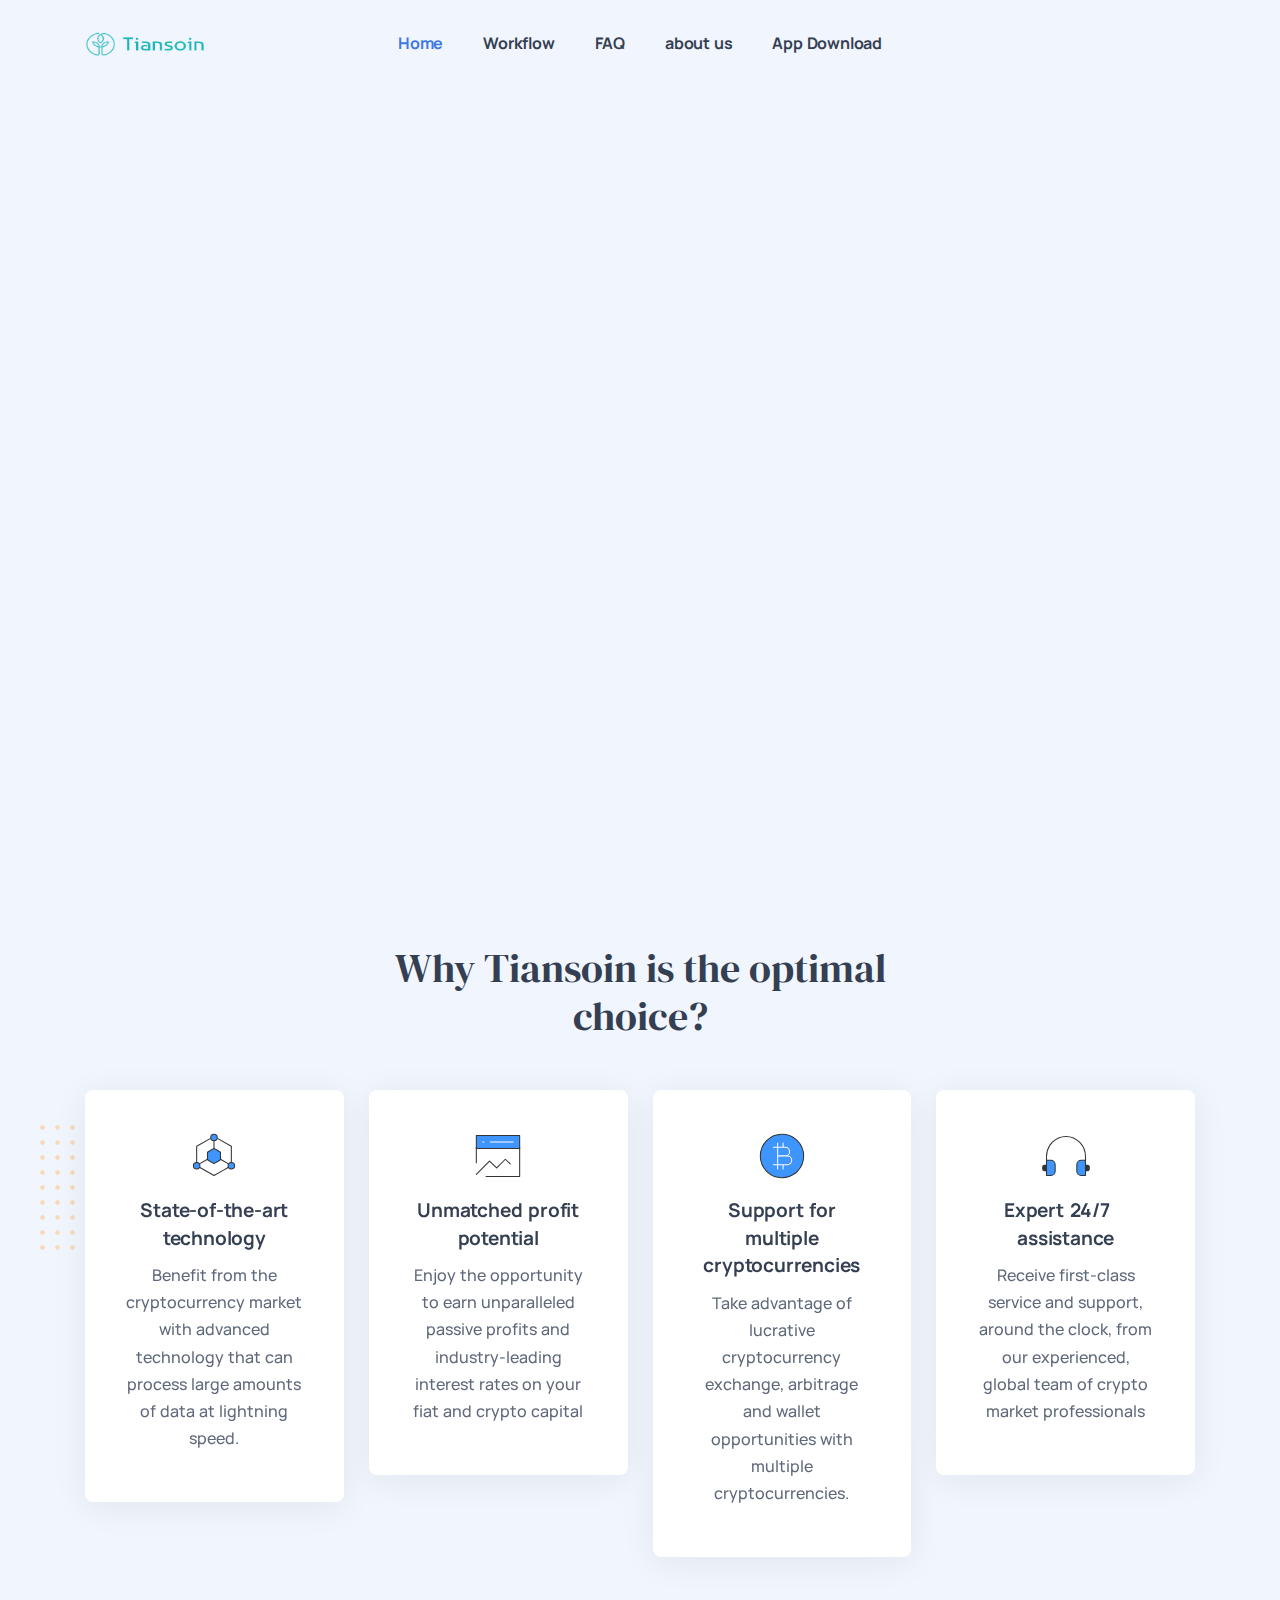
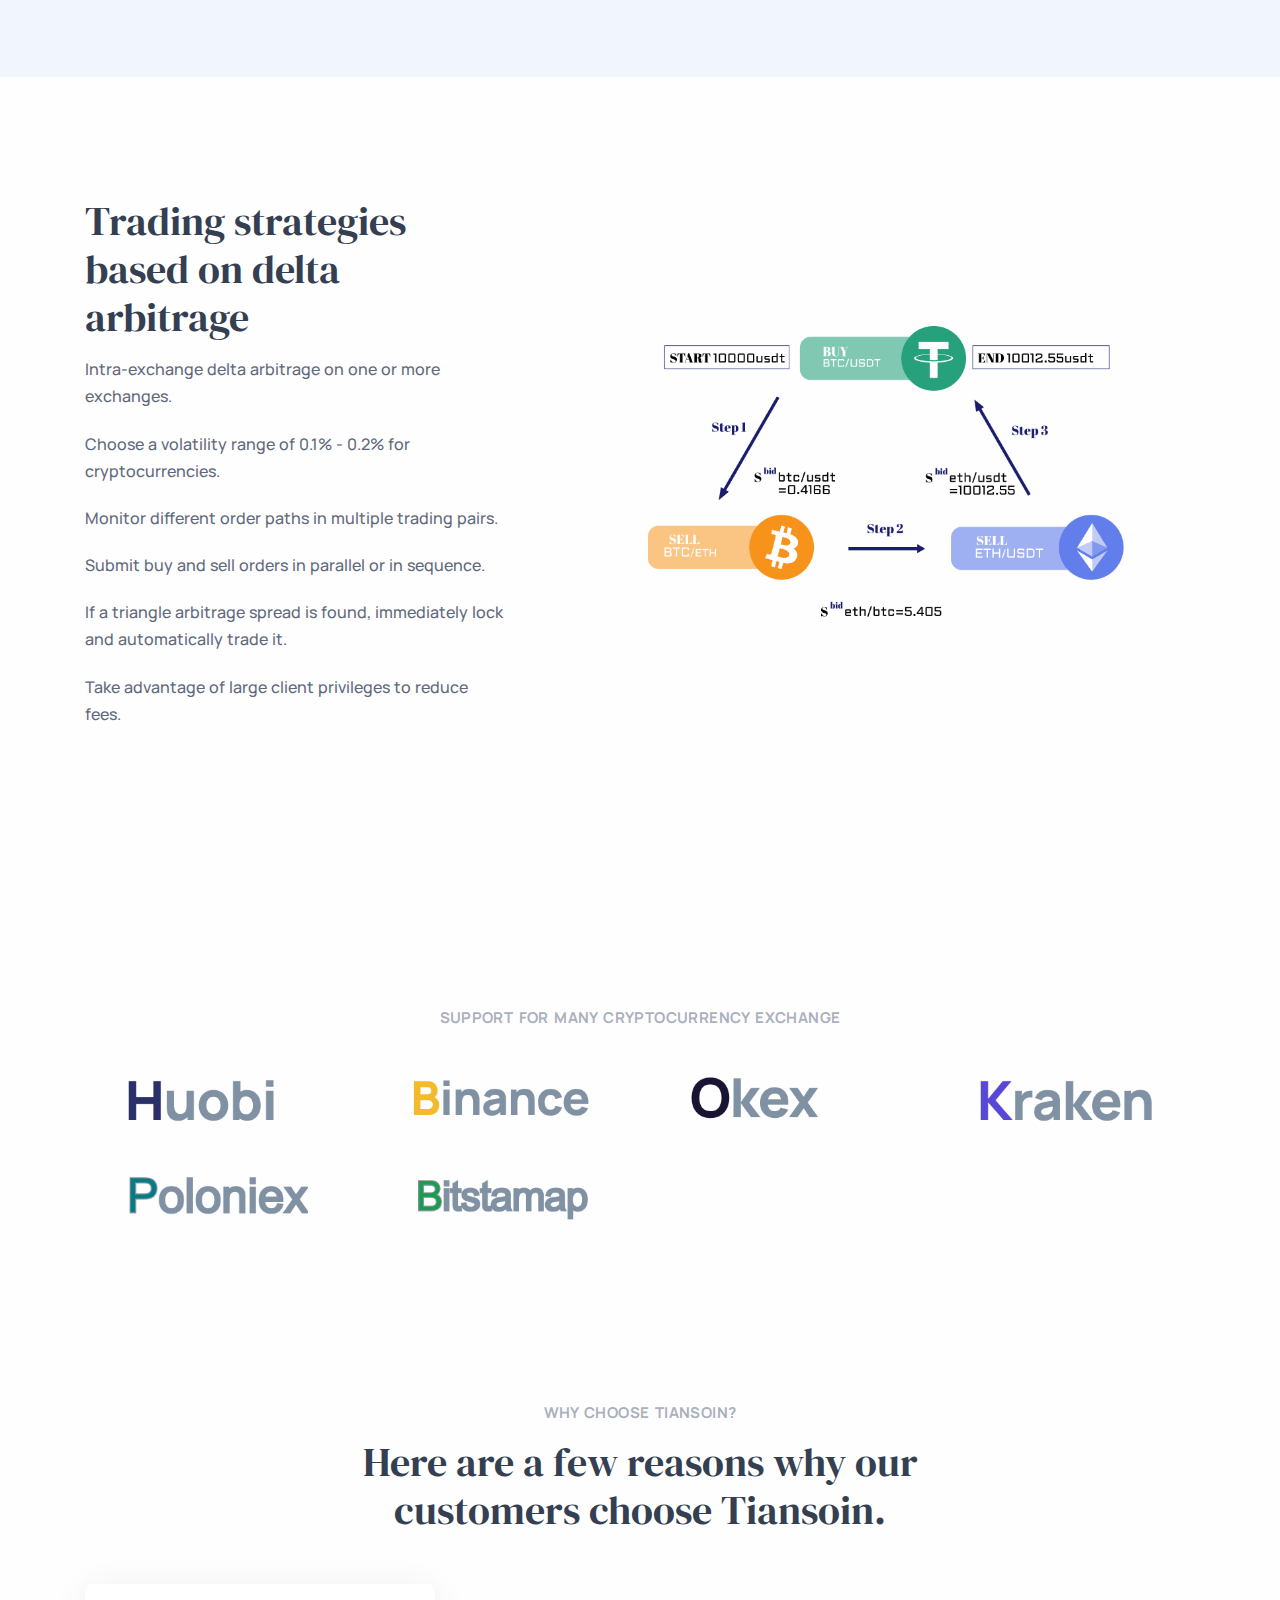
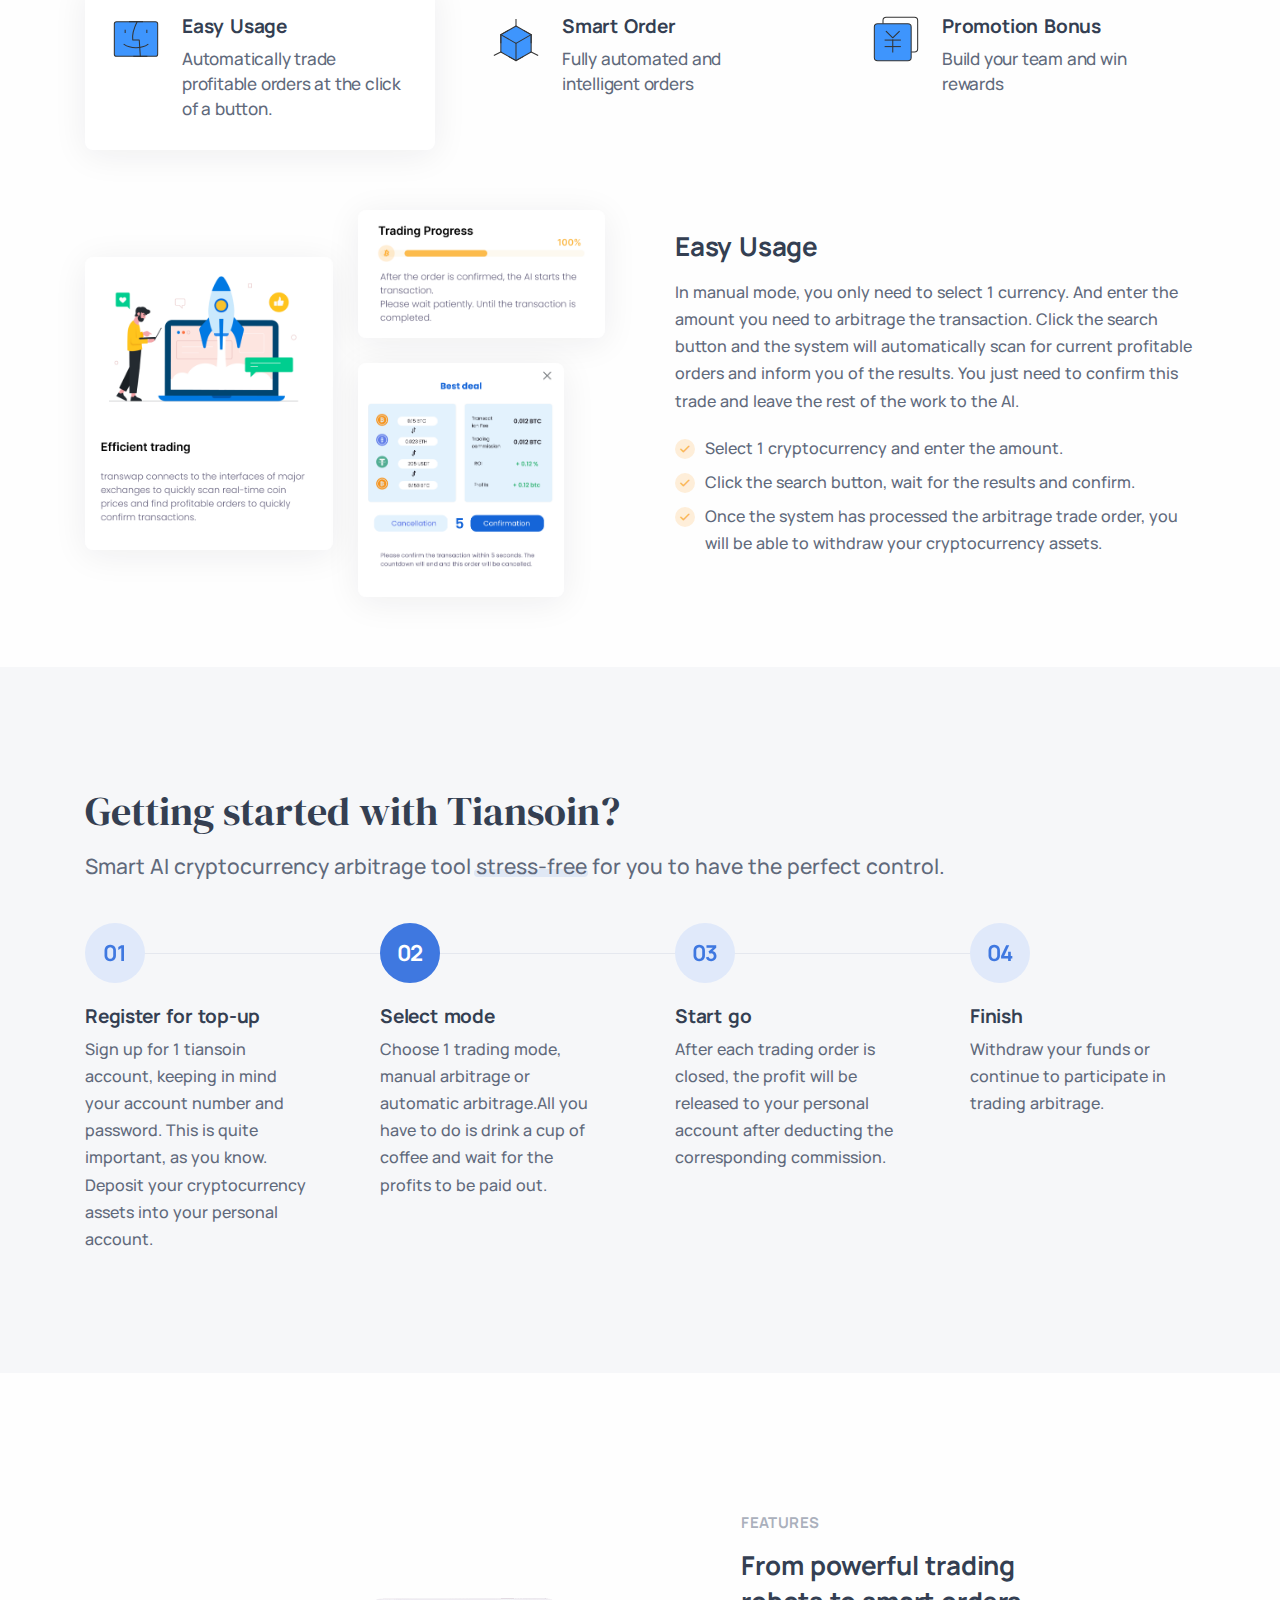
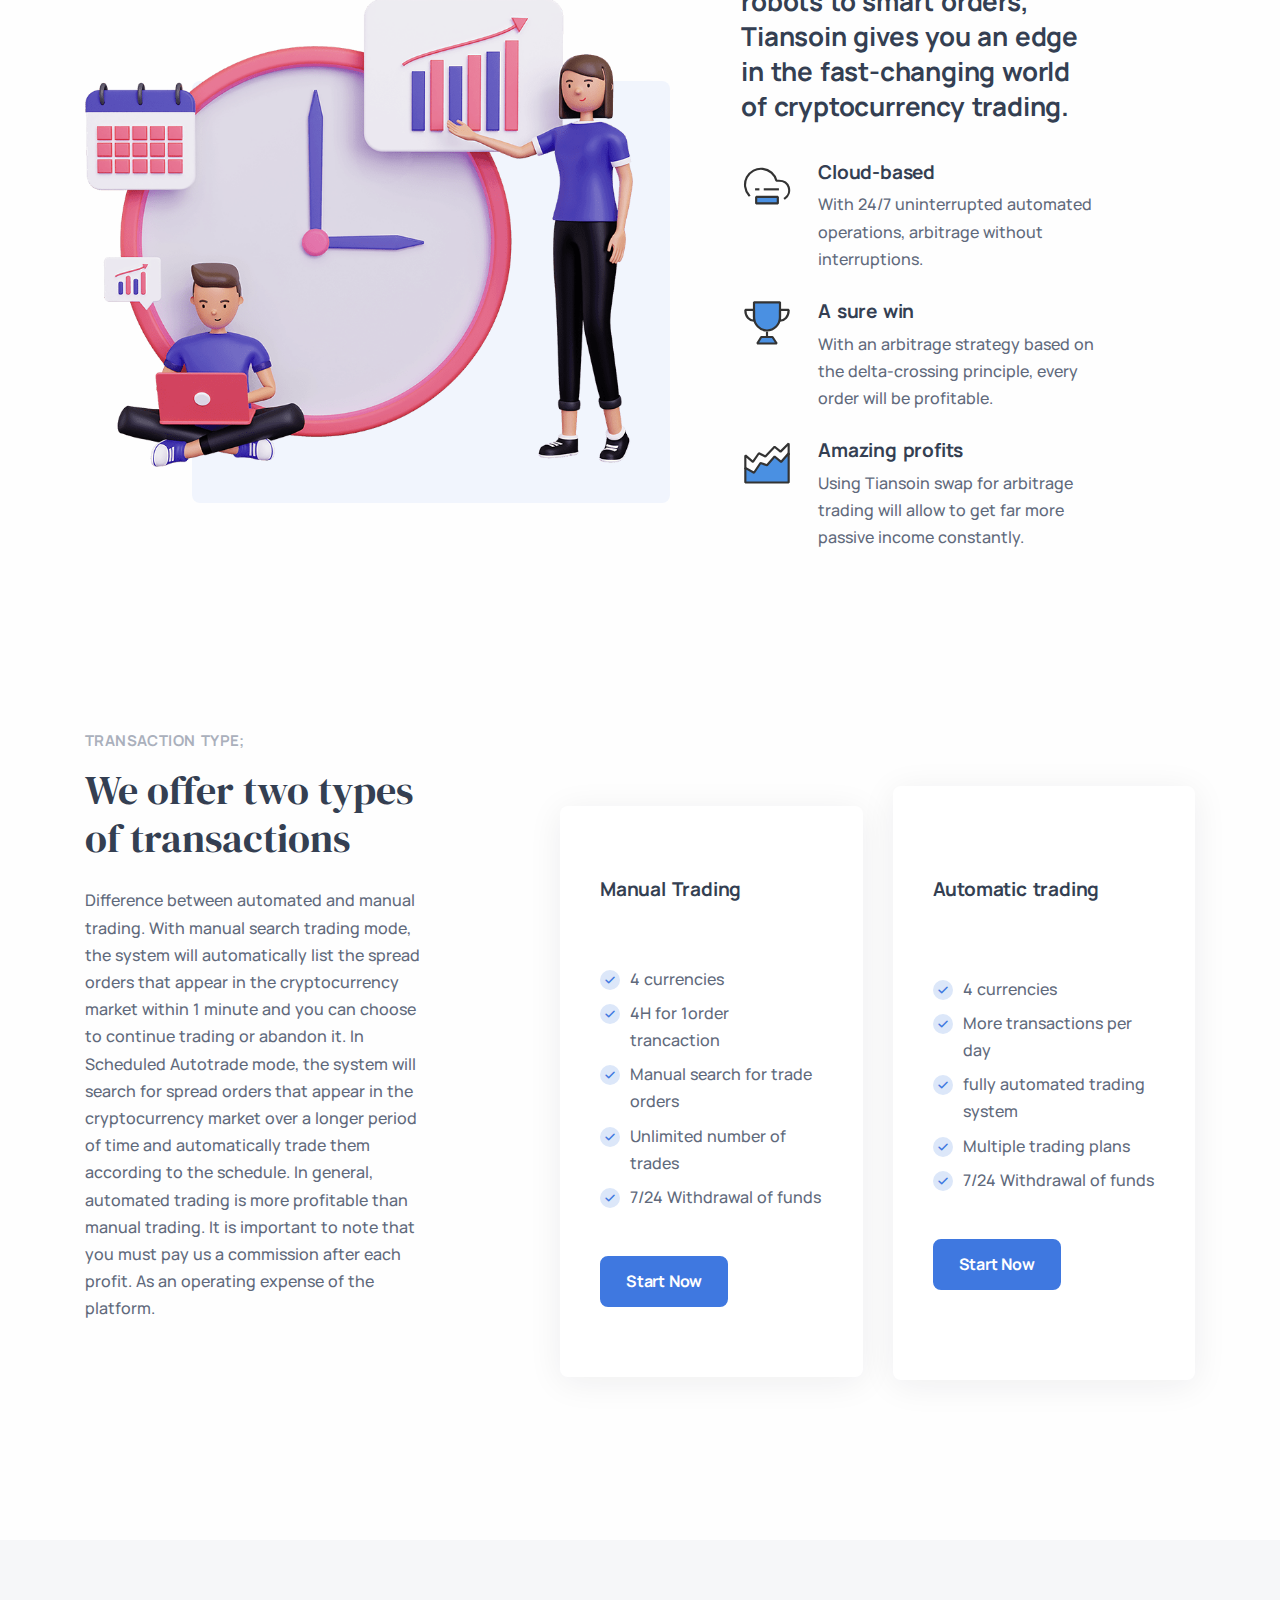
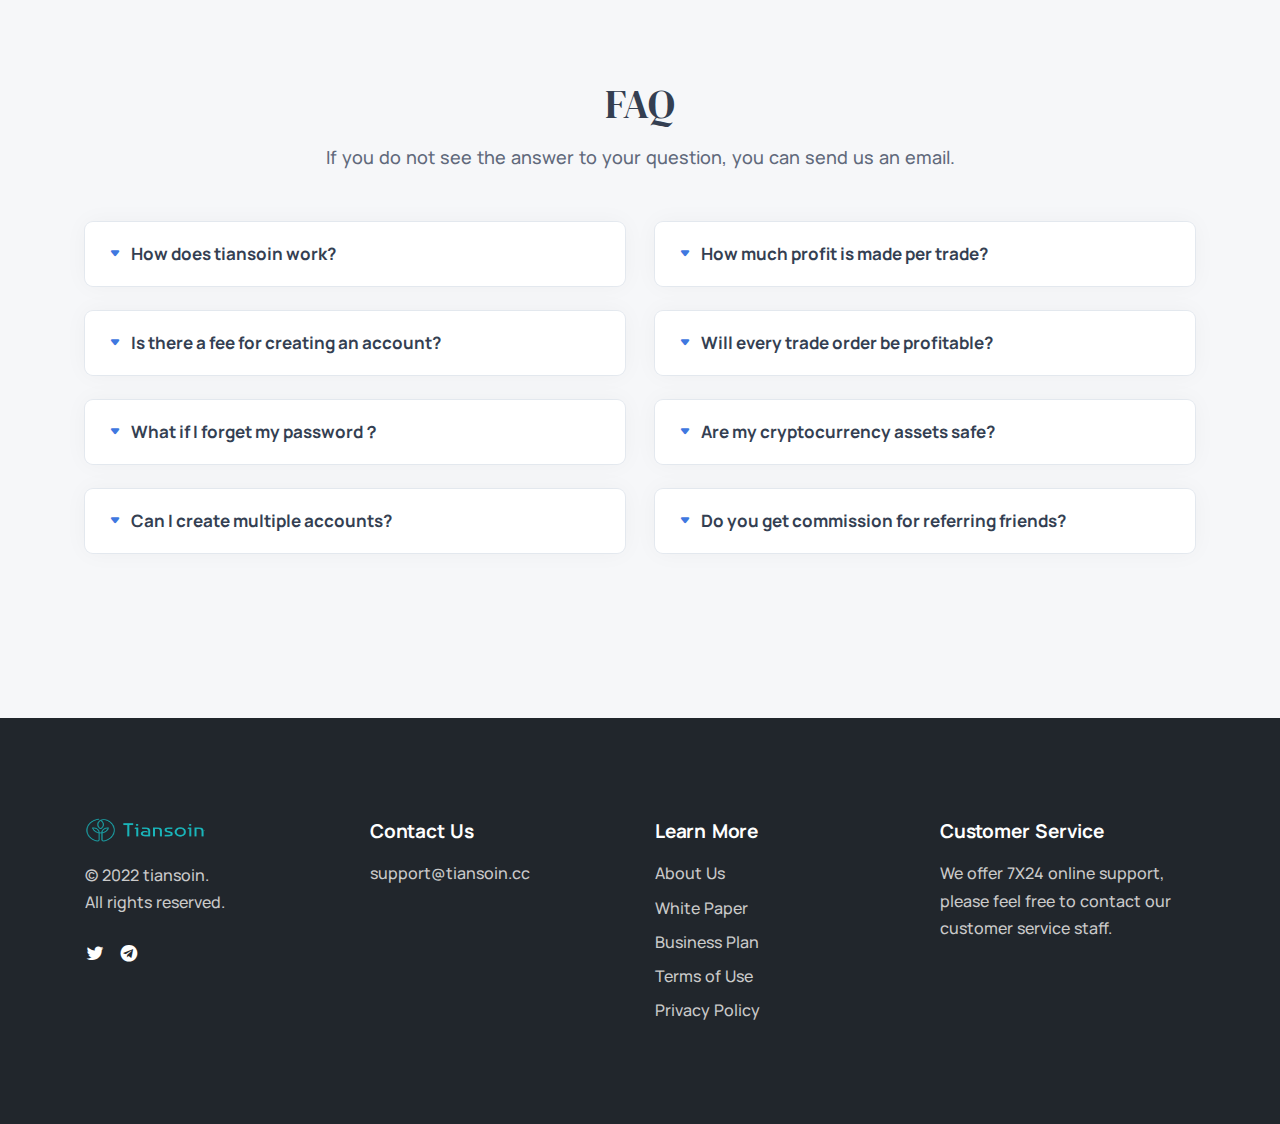
==== index.html @ 2ca011d6 "1" ====
<html lang="en">

<head>
  <meta charset="utf-8">
  <meta name="viewport" content="width=device-width, initial-scale=1.0">
  <meta name="description" content="Tiansoin is a cryptocurrency arbitrage trading system where you can search for profitable opportunities and profit perfectly.">
  <meta name="author" content="elemis">
  <title>Tiansoin  & Cryptocurrency Arbitrage Trading</title>
  <link rel="shortcut icon" href="dev/assets/img/Group 36703.png">
  <link rel="stylesheet" href="dev/assets/css/plugins.css">
  <link rel="stylesheet" href="dev/assets/css/style.css">
  <link rel="preload" href="dev/assets/css/fonts/dm.css" as="style" onload="this.rel='stylesheet'">
</head>

<body>
<div class="content-wrapper">
<header class="wrapper bg-soft-primary">
      <nav class="navbar navbar-expand-lg classic transparent navbar-light">
        <div class="container flex-lg-row flex-nowrap align-items-center">
          <div class="navbar-brand w-100">
            <a href="index.html">
            <img src="dev/assets/img/logo2.png" srcset="/dev/assets/img/logo2.png" width="124" height="24"/>
            </a>
          </div>
          <div class="navbar-collapse offcanvas offcanvas-nav offcanvas-start">
            <div class="offcanvas-header d-lg-none">
				<h3 class="text-white fs-30 mb-0">tiansoin</h3>
              <button type="button" class="btn-close btn-close-white" data-bs-dismiss="offcanvas" aria-label="Close"></button>
            </div>
            <div class="offcanvas-body ms-lg-auto d-flex flex-column h-100">
              <ul class="navbar-nav">
				  <li class="nav-item dropdown dropdown-mega">
                 <li class="nav-item"><a class="nav-link scroll active" href="index.html#home">Home</a></li>
				  <a class="nav-link scroll" href="#Workflow">Workflow</a>
				  <a class="nav-link scroll" href="#FAQ">FAQ</a>
				   <a class="nav-link" href="dev/about us.html">about us</a>
				  <a class="nav-link" href="dev/download.html">App Download</a>
				  
				   <!-- /.navbar-nav -->
              <div class="offcanvas-footer d-lg-none">
                <div>
                  <a href="mailto:first.last@email.com" class="link-inverse">Contact Us</a>
                  <br /> support@tiansoin.cc<br />
                  <nav class="nav social social-white mt-4">
                    <a href="https://twitter.com/"><i class="uil uil-twitter"></i></a>
				<a href="https://t.me/TiansoinGlobal"><i class="uil uil-telegram"></i></a>
                  </nav>
                  <!-- /.social -->
                </div>
              </div>
              <!-- /.offcanvas-footer -->
            </div>
            <!-- /.offcanvas-body -->
          </div>
          <!-- /.navbar-collapse -->
			  <div class="navbar-other w-100 d-flex ms-auto">
            <ul class="navbar-nav flex-row align-items-center ms-auto">
              <li class="nav-item d-lg-none">
                <button class="hamburger offcanvas-nav-btn"><span></span></button>
              </li>
             
    </header>
	<!-- /header -->
<section id="home">
    <section class="wrapper bg-soft-primary">
      <div class="container pt-10 pb-12 pt-md-14 pb-md-17">
        <div class="row gx-lg-8 gx-xl-12 gy-10 align-items-center">
          <div class="col-md-10 offset-md-1 offset-lg-0 col-lg-5 mt-lg-n2 text-center text-lg-start order-2 order-lg-0" data-cues="slideInDown" data-group="page-title" data-delay="600">
            <h1 class="display-1 mb-5 mx-md-10 mx-lg-0">Cross-platform, multi-currency delta arbitrage trading  <br /><span class="typer text-primary text-nowrap" data-delay="100" data-words="Artificial intelligence, stable profitability, amazing profits"></span><span class="cursor text-primary" data-owner="typer"></span></h1>
            <p class="lead fs-lg mb-7">Cross arbitrage chain in single window interface to trade any crypto asset at the best rate.No complicated configuration scheme, one click operation, perfect profit. Newbie is expert.</p>
            <div class="d-flex justify-content-center justify-content-lg-start" data-cues="slideInDown" data-group="page-title-buttons" data-delay="900">
              <span><a href="https://app.tiansoin.cc/" class="btn btn-lg btn-primary rounded me-2">Get Started</a></span>
              <span><a href="dev/download.html" class="btn btn-lg btn-green rounded">App Download</a></span>
            </div>
          </div>
          <!-- /column -->
          <div class="col-lg-7">
            <div class="row">
              <div class="col-3 offset-1 offset-lg-0 col-lg-4 d-flex flex-column" data-cues="zoomIn" data-group="col-start" data-delay="300">
                <div class="ms-auto mt-auto"><img class="img-fluid rounded shadow-lg" src="dev/assets/img/photos/sa20.jpg" srcset="/dev/assets/img/photos/sa20@2x.jpg 2x" alt="" /></div>
                <div class="ms-auto mt-5 mb-10"><img class="img-fluid rounded shadow-lg" src="dev/assets/img/photos/Frame 240.png" srcset="/dev/assets/img/photos/Frame 240@2x.png 2x" alt="" /></div>
              </div>
              <!-- /column -->
              <div class="col-4 col-lg-5" data-cue="zoomIn">
                <div><img class="w-100 img-fluid rounded shadow-lg" src="dev/assets/img/photos/shoudong.png" srcset="/dev/assets/img/photos/shoudong@2x.png 2x" alt="" /></div>
              </div>
              <!-- /column -->
              <div class="col-3 d-flex flex-column" data-cues="zoomIn" data-group="col-end" data-delay="300">
                <div class="mt-auto"><img class="img-fluid rounded shadow-lg" src="dev/assets/img/photos/sa21.jpg" srcset="/dev/assets/img/photos/sa21@2x.jpg 2x" alt="" /></div>
                <div class="mt-5"><img class="img-fluid rounded shadow-lg" src="dev/assets/img/photos/Frame 239.png" srcset="/dev/assets/img/photos/sa19@2x.jpg 2x" alt="" />&nbsp;</div>
                <div class="mt-5 mb-10"><img class="img-fluid rounded shadow-lg" src="dev/assets/img/photos/Component 10.png" srcset="/dev/assets/img/photos/Component 10@2x.png 2x" alt="" /></div>
              </div>
              <!-- /column -->
            </div>
            <!-- /.row -->
          </div>
          <!-- /column -->
        </div>
        <!-- /.row -->
      </div>
      <!-- /.container -->
    </section>
    <!-- /section -->
	<section class="wrapper bg-soft-primary">
  <div class="container py-14 py-md-16 text-center">
    <div class="row">
      <div class="col-md-10 offset-md-1 col-lg-8 offset-lg-2">
        <h3 class="display-4 mb-10 px-xl-10">Why Tiansoin is the optimal choice?</h3>
      </div>
      <!-- /column -->
    </div>
    <!-- /.row -->
    <div class="position-relative">
      <div class="shape rounded-circle bg-soft-blue rellax w-16 h-16" data-rellax-speed="1" style="bottom: -0.5rem; right: -2.2rem; z-index: 0;"></div>
      <div class="shape bg-dot yellow rellax w-16 h-17" data-rellax-speed="1" style="top: -0.5rem; left: -2.5rem; z-index: 0;"></div>
      <div class="row gx-md-5 gy-5 text-center">
        <div class="col-md-6 col-xl-3">
          <div class="card shadow-lg">
            <div class="card-body">
              <img src="dev/assets/img/photos/blockchain 1.svg" class="svg-inject icon-svg icon-svg-md text-yellow mb-3" alt="" />
              <h4>State-of-the-art technology</h4>
              <p class="mb-2">Benefit from the cryptocurrency market with advanced technology that can process large amounts of data at lightning speed.</p>
            </div>
            <!--/.card-body -->
          </div>
          <!--/.card -->
        </div>
        <!--/column -->
        <div class="col-md-6 col-xl-3">
          <div class="card shadow-lg">
            <div class="card-body">
              <img src="dev/assets/img/photos/analysis 1.svg" class="svg-inject icon-svg icon-svg-md text-red mb-3" alt="" />
              <h4>Unmatched profit potential</h4>
              <p class="mb-2">Enjoy the opportunity to earn unparalleled passive profits and industry-leading interest rates on your fiat and crypto capital</p>
            </div>
            <!--/.card-body -->
          </div>
          <!--/.card -->
        </div>
        <!--/column -->
        <div class="col-md-6 col-xl-3">
          <div class="card shadow-lg">
            <div class="card-body">
              <img src="dev/assets/img/photos/bitcoin 1.svg" class="svg-inject icon-svg icon-svg-md text-green mb-3" alt="" />
              <h4>Support for multiple cryptocurrencies</h4>
              <p class="mb-2">Take advantage of lucrative cryptocurrency exchange, arbitrage and wallet opportunities with multiple cryptocurrencies.</p>
            </div>
            <!--/.card-body -->
          </div>
          <!--/.card -->
        </div>
        <!--/column -->
        <div class="col-md-6 col-xl-3">
          <div class="card shadow-lg">
            <div class="card-body">
              <img src="dev/assets/img/photos/headset 1.svg" class="svg-inject icon-svg icon-svg-md text-blue mb-3" alt="" />
              <h4>Expert 24/7&nbsp; &nbsp; assistance</h4>
              <p class="mb-2">Receive first-class service and support, around the clock, from our experienced, global team of crypto market professionals</p>
            </div>
            <!--/.card-body -->
          </div>
          <!--/.card -->
        </div>
        <!--/column -->
      </div>
      <!--/.row -->
    </div>
    <!-- /.position-relative -->
  </div>
  <!-- /.container -->
</section>
<!-- /section -->
	<section class="wrapper bg-light">
  <div class="container py-14 py-md-16">
    <div class="row gy-10 gx-lg-8 gx-xl-12 align-items-center">
      <div class="col-lg-7 order-lg-2 position-relative">
        <figure><img class="w-auto" src="dev/assets/img/illustrations/Group 3330.png" srcset="/dev/assets/img/illustrations/Group 3330.png" alt="" /></figure>
      </div>
      <!--/column -->
      <div class="col-lg-5">
        <h2 class="display-4 mb-3">Trading strategies based on delta arbitrage</h2>
        <p>Intra-exchange delta arbitrage on one or more exchanges.</p>
		  <p>Choose a volatility range of 0.1% - 0.2% for cryptocurrencies.</p>
		  <p>Monitor different order paths in multiple trading pairs.</p>
			<p>Submit buy and sell orders in parallel or in sequence.</p>
		  <p>If a triangle arbitrage spread is found, immediately lock and automatically trade it.</p>
		  <p>Take advantage of large client privileges to reduce fees.</p>
		  
      </div>
      <!--/column -->
    </div>
    <!--/.row -->
  </div>
  <!-- /.container -->
</section>
<!-- /section -->
	<section id="Workflow">
    <section class="wrapper bg-light">
      <div class="container py-14 pt-md-17 pb-md-5">
        <h2 class="fs-15 text-uppercase text-muted text-center mb-8">Support for many cryptocurrency exchange</h2>
        <div class="px-lg-5 mb-14 mb-md-19">
          <div class="row gx-0 gx-md-8 gx-xl-12 gy-8 align-items-center">
            <div class="col-4 col-md-3">
              <figure class="px-5 px-md-0 px-lg-2 px-xl-3 px-xxl-4"><img src="dev/assets/img/brands/Frame 293.png" alt="" /></figure>
            </div>
            <!--/column -->
            <div class="col-4 col-md-3">
              <figure class="px-5 px-md-0 px-lg-2 px-xl-3 px-xxl-4"><img src="dev/assets/img/brands/Frame 294.png" alt="" /></figure>
            </div>
            <!--/column -->
            <div class="col-4 col-md-3">
              <figure class="px-5 px-md-0 px-lg-2 px-xl-3 px-xxl-4"><img src="dev/assets/img/brands/Frame 297.png" alt="" /></figure>
            </div>
            <!--/column -->
            <div class="col-4 col-md-3">
              <figure class="px-5 px-md-0 px-lg-2 px-xl-3 px-xxl-4"><img src="dev/assets/img/brands/Frame 296@2x.png" alt="" /></figure>
            </div>
            <!--/column -->
            <div class="col-4 col-md-3">
              <figure class="px-5 px-md-0 px-lg-2 px-xl-3 px-xxl-4"><img src="dev/assets/img/brands/Frame 301.png" alt="" /></figure>
            </div>
            <!--/column -->
            <div class="col-4 col-md-3">
              <figure class="px-5 px-md-0 px-lg-2 px-xl-3 px-xxl-4"><img src="dev/assets/img/brands/Frame 300.png" alt="" /></figure>
            </div>
            <!--/column -->
          </div>
          <!--/.row -->
        </div>
        <!-- /div -->
        <div class="row">
          <div class="col-md-10 offset-md-1 col-lg-8 offset-lg-2 mx-auto text-center">
            <h2 class="fs-15 text-uppercase text-muted mb-3">Why Choose tiansoin?</h2>
            <h3 class="display-4 mb-10 px-xl-10 px-xxl-15">Here are a few reasons why our customers choose Tiansoin.</h3>
          </div>
          <!-- /column -->
        </div>
        <!-- /.row -->
        <ul class="nav nav-tabs nav-tabs-bg nav-tabs-shadow-lg d-flex justify-content-between nav-justified flex-lg-row flex-column">
          <li class="nav-item"> <a class="nav-link d-flex flex-row active" data-bs-toggle="tab" href="index.html#tab2-1">
              <div><img src="dev/assets/img/photos/mac-finder 1.svg" class="svg-inject icon-svg icon-svg-md text-yellow me-4" alt="" /></div>
              <div>
                <h4 class="mb-1">Easy Usage</h4>
                <p>Automatically trade profitable orders at the click of a button.</p>
              </div>
            </a> </li>
          <li class="nav-item"> <a class="nav-link d-flex flex-row" data-bs-toggle="tab" href="index.html#tab2-2">
              <div><img src="dev/assets/img/photos/coordinate-system 1.svg" class="svg-inject icon-svg icon-svg-md text-green me-4" alt="" /></div>
              <div>
                <h4 class="mb-1">Smart Order</h4>
                <p>Fully automated and intelligent orders</p>
              </div>
            </a> </li>
          <li class="nav-item"> <a class="nav-link d-flex flex-row" data-bs-toggle="tab" href="index.html#tab2-3">
              <div><img src="dev/assets/img/photos/financing-two 1.svg" class="svg-inject icon-svg icon-svg-md text-red me-4" alt="" /></div>
              <div>
                <h4 class="mb-1">Promotion Bonus</h4>
                <p>Build your team and win rewards</p>
              </div>
            </a> </li>
        </ul>
        <!-- /.nav-tabs -->
        <div class="tab-content mt-6 mt-lg-8 mb-md-9">
          <div class="tab-pane fade show active" id="tab2-1">
            <div class="row gx-lg-8 gx-xl-12 gy-10 align-items-center">
              <div class="col-lg-6">
                <div class="row gx-md-5 gy-5 align-items-center">
                  <div class="col-6">
                    <img class="img-fluid rounded shadow-lg d-flex ms-auto" src="dev/assets/img/photos/Frame 303.png" srcset="/dev/assets/img/photos/Frame 303.png" alt="" />
                  </div>
                  <!-- /column -->
                  <div class="col-6">
                    <img class="img-fluid rounded shadow-lg mb-5" src="dev/assets/img/photos/Frame 304.png" srcset="/dev/assets/img/photos/Frame 304.png" alt="" />
                    <img class="img-fluid rounded shadow-lg d-flex col-10" src="dev/assets/img/photos/tanchuang.png" srcset="/dev/assets/img/photos/tanchuang.png" alt="" />
                  </div>
                  <!-- /column -->
                </div>
                <!-- /.row -->
              </div>
              <!--/column -->
              <div class="col-lg-6">
                <h2 class="mb-3">Easy Usage</h2>
                <p>In manual mode, you only need to select 1 currency. And enter the amount you need to arbitrage the transaction. Click the search button and the system will automatically scan for current profitable orders and inform you of the results. You just need to confirm this trade and leave the rest of the work to the AI.</p>
                <ul class="icon-list bullet-bg bullet-soft-yellow">
                  <li><i class="uil uil-check"></i>Select 1 cryptocurrency and enter the amount.</li>
                  <li><i class="uil uil-check"></i>Click the search button, wait for the results and confirm.</li>
                  <li><i class="uil uil-check"></i>Once the system has processed the arbitrage trade order, you will be able to withdraw your cryptocurrency assets.</li>
                </ul>
              </div>
              <!--/column -->
            </div>
            <!--/.row -->
          </div>
          <!--/.tab-pane -->
          <div class="tab-pane fade" id="tab2-2">
            <div class="row gx-lg-8 gx-xl-12 gy-10 align-items-center">
              <div class="col-lg-6 order-lg-2">
                <div class="row gx-md-5 gy-5">
                  <div class="col-5">
                    <img class="img-fluid rounded shadow-lg my-5 d-flex ms-auto" src="dev/assets/img/photos/Frame 238.png" srcset="/dev/assets/img/photos/Frame 238@2x.png 2x" alt="" />
                    <img class="img-fluid rounded shadow-lg d-flex col-10 ms-auto" src="dev/assets/img/photos/Vector.png" srcset="/dev/assets/img/photos/sa10@2x.jpg 2x" alt="" />
                  </div>
                  <!-- /column -->
                  <div class="col-7">
                    <img class="img-fluid rounded shadow-lg mb-5" src="dev/assets/img/photos/sa11.jpg" srcset="/dev/assets/img/photos/sa11@2x.jpg 2x" alt="" />
                    <img class="img-fluid rounded shadow-lg d-flex col-11" src="dev/assets/img/photos/Frame 306.png" srcset="/dev/assets/img/photos/Frame 306.png" alt="" />
                  </div>
                  <!-- /column -->
                </div>
                <!-- /.row -->
              </div>
              <!--/column -->
              <div class="col-lg-6">
                <h2 class="mb-3">Fast Transactions</h2>
                <p>In automatic trading mode, the user selects 1 plan to trade. The process of searching for orders will be done entirely by artificial intelligence, which will automatically filter the more profitable trading opportunities. Profits from each order will be automatically released to your account after deducting commissions.</p>
                <ul class="icon-list bullet-bg bullet-soft-green">
                  <li><i class="uil uil-check"></i>The trading process is intelligent and automatically searches for profitable orders.</li>
                  <li><i class="uil uil-check"></i> There are several trading plans to choose from.</li>
                  <li><i class="uil uil-check"></i>Each trading plan contains a different number of tradable opportunities.</li>
                </ul>
              </div>
              <!--/column -->
            </div>
            <!--/.row -->
          </div>
          <!--/.tab-pane -->
          <div class="tab-pane fade" id="tab2-3">
            <div class="row gx-lg-8 gx-xl-12 gy-10 align-items-center">
              <div class="col-lg-6">
                <div class="row gx-md-5 gy-5">
                  <div class="col-6">
                    <img class="img-fluid rounded shadow-lg mb-5" src="dev/assets/img/photos/Group 1.png" srcset="/dev/assets/img/photos/Group 1@2x.png 2x" alt="" />
                    <img class="img-fluid rounded shadow-lg d-flex col-10 ms-auto" src="dev/assets/img/photos/Frame 09.png" srcset="/dev/assets/img/photos/Frame 09@2x.png 2x" alt="" />
                  </div>
                  <!-- /column -->
                  <div class="col-6">
                    <img class="img-fluid rounded shadow-lg my-5" src="dev/assets/img/photos/Frame 21.png" srcset="/dev/assets/img/photos/Frame 21@2x.png 2x" alt="" />
                    <img class="img-fluid rounded shadow-lg d-flex col-10" src="dev/assets/img/photos/Frame 05.png" srcset="/dev/assets/img/photos/Frame 05@2x.png 2x" alt="" />
                  </div>
                  <!-- /column -->
                </div>
                <!-- /.row -->
              </div>
              <!--/column -->
              <div class="col-lg-6">
                <h2 class="mb-3">Referral Bonuses</h2>
                <p>We offer a well-established team bonus. You will be rewarded with commissions when your friends sign up to trade through the invitation link.</p>
                <ul class="icon-list bullet-bg bullet-soft-red">
                  <li><i class="uil uil-check"></i>Sign up through the invitation link and become a permanent subordinate.</li>
                  <li><i class="uil uil-check"></i>5 level team bonus.</li>
                  <li><i class="uil uil-check"></i>5%, 3%, 2%, 1%, 1%</li>
                  <li><i class="uil uil-check"></i>If you are a team leader, please contact us. You will receive a superb team management bonus. (Separate application required)</li>
                </ul>
              </div>
              <!--/column -->
            </div>
            <!--/.row -->
          </div>
          <!--/.tab-pane -->
        </div>
        <!-- /.tab-content -->
      </div>
      <!-- /.container -->
    </section>
    <!-- /section -->
	<section class="wrapper bg-gray">
  <div class="container py-14 py-md-16 ">
    <h2 class="display-4 mb-3">Getting started with Tiansoin?</h2>
    <p class="lead fs-lg mb-8">Smart AI cryptocurrency arbitrage tool <span class="underline">stress-free</span> for you to have the perfect control.</p>
    <div class="row gx-lg-8 gx-xl-12 gy-6 process-wrapper line">
      <div class="col-md-6 col-lg-3"> <span class="icon btn btn-circle btn-lg btn-soft-primary disabled mb-4"><span class="number">01</span></span>
        <h4 class="mb-1">Register for top-up</h4>
        <p class="mb-0">Sign up for 1 tiansoin account, keeping in mind your account number and password. This is quite important, as you know. Deposit your cryptocurrency assets into your personal account.</p>
      </div>
      <!--/column -->
      <div class="col-md-6 col-lg-3"> <span class="icon btn btn-circle btn-lg btn-primary disabled mb-4"><span class="number">02</span></span>
        <h4 class="mb-1">Select mode</h4>
        <p class="mb-0"> Choose 1 trading mode, manual arbitrage or automatic arbitrage.All you have to do is drink a cup of coffee and wait for the profits to be paid out.</p>
      </div>
      <!--/column -->
      <div class="col-md-6 col-lg-3"> <span class="icon btn btn-circle btn-lg btn-soft-primary disabled mb-4"><span class="number">03</span></span>
        <h4 class="mb-1">Start go</h4>
        <p class="mb-0">After each trading order is closed, the profit will be released to your personal account after deducting the corresponding commission.</p>
      </div>
      <!--/column -->
      <div class="col-md-6 col-lg-3"> <span class="icon btn btn-circle btn-lg btn-soft-primary disabled mb-4"><span class="number">04</span></span>
        <h4 class="mb-1">Finish</h4>
        <p class="mb-0">Withdraw your funds or continue to participate in trading arbitrage.</p>
      </div>
      <!--/column -->
    </div>
    <!--/.row -->
  </div>
  <!-- /.container -->
</workflow>
<!-- /section -->
		<section id="testimonials">
			
<!-- /section --> <section class="wrapper bg-light">
      <div class="container py-14 py-md-17">
        <div class="row gy-10 gy-sm-13 gx-lg-3 align-items-center mb-14 mb-md-19">
          <div class="col-md-8 col-lg-6 position-relative">
<div class="shape rounded bg-soft-primary rellax d-md-block" data-rellax-speed="0" style="bottom: -1.8rem; right: -1.5rem; width: 85%; height: 90%; "></div>
            <figure class="rounded"><img src="dev/assets/img/photos/3d8.png" srcset="/dev/assets/img/photos/3d8.png" alt=""></figure>
          </div>
          <!--/column -->
          <div class="col-lg-5 col-xl-4 offset-lg-1">
            <h2 class="fs-15 text-uppercase text-muted mb-3">Features</h2>
            <h2 class="display-9 mb-7">From powerful trading robots to smart orders, Tiansoin gives you an edge in the fast-changing world of cryptocurrency trading.</h2>
            <div class="d-flex flex-row mb-5">
              <div>
                <img src="dev/assets/img/photos/network-drive.svg" class="svg-inject icon-svg icon-svg-md text-yellow me-5" alt="" />
              </div>
              <div>
                <h4 class="mb-1">Cloud-based</h4>
                <p class="mb-0">With 24/7 uninterrupted automated operations, arbitrage without interruptions.</p>
              </div>
            </div>
            <div class="d-flex flex-row mb-5">
              <div>
                <img src="dev/assets/img/photos/trophy.svg" class="svg-inject icon-svg icon-svg-md text-green me-5" alt="" />
              </div>
              <div>
                <h4 class="mb-1">A sure win</h4>
                <p class="mb-0">With an arbitrage strategy based on the delta-crossing principle, every order will be profitable.</p>
              </div>
            </div>
            <div class="d-flex flex-row">
              <div>
                <img src="dev/assets/img/photos/2area-map (1).svg" class="svg-inject icon-svg icon-svg-md text-red me-5" alt="" />
              </div>
              <div>
                <h4 class="mb-1">Amazing profits</h4>
                <p class="mb-0">Using Tiansoin swap for arbitrage trading will allow to get far more passive income constantly.</p>
              </div>
            </div>
          </div>
          <!--/column -->
        </div>
        <!--/.row -->
		  
        <div class="row gy-6 align-items-center">
          <div class="col-lg-4">
            <h2 class="fs-15 text-uppercase text-muted mb-3">Transaction Type;</h2>
            <h3 class="display-4 mb-5">We offer two types of transactions</h3>
            <p class="mb-5">Difference between automated and manual trading.
With manual search trading mode, the system will automatically list the spread orders that appear in the cryptocurrency market within 1 minute and you can choose to continue trading or abandon it.
In Scheduled Autotrade mode, the system will search for spread orders that appear in the cryptocurrency market over a longer period of time and automatically trade them according to the schedule.
In general, automated trading is more profitable than manual trading.
It is important to note that you must pay us a commission after each profit. As an operating expense of the platform.
</p>
<p class="mb-5">&nbsp;</p>
          </div>
          <!--/column -->
          <div class="col-lg-7 offset-lg-1 pricing-wrapper">
<div class="row gy-6 mt-5">
            <div class="col-md-6">
                <div class="pricing card shadow-lg">
                  <div class="card-body pb-12">
                    <div class="prices text-dark">
                      <div class="price price-show">
                        <h4 class="card-title mt-2">Manual Trading</h4>
                      </div>
                    </div>
                    <!--/.prices -->
                    
                    <ul class="icon-list bullet-bg bullet-soft-primary mt-8 mb-9">
                      <li><i class="uil uil-check"></i><span>4 currencies </span></li>
                      <li><i class="uil uil-check"></i><span>4H for 1order trancaction  </span></li>
                      <li><i class="uil uil-check"></i><span>Manual search for trade orders </span></li>
                      <li><i class="uil uil-check"></i><span> Unlimited number of trades</span></li>
                      <li><i class="uil uil-check"></i><span> 7/24 <span>Withdrawal of funds</span></li>
                    </ul>
                    <a href="https://app.tiansoin.cc" class="btn btn-primary rounded">Start Now</a>
                  </div>
                  <!--/.card-body -->
                </div>
                <!--/.pricing -->
          </div>
              <!--/column -->
              <div class="col-md-6 popular">
                <div class="pricing card shadow-lg">
                  <div class="card-body pb-12">
                    <div class="prices text-dark">
                      <h4 class="card-title mt-2">Automatic trading</h4>
                    </div>
                    <!--/.prices -->
                    
                    <ul class="icon-list bullet-bg bullet-soft-primary mt-8 mb-9">
                      <li><i class="uil uil-check"></i><span>4 currencies </span></li>
                      <li><i class="uil uil-check"></i><span>More transactions per day </span></li>
                      <li><i class="uil uil-check"></i><span> fully automated trading system </span></li>
                      <li><i class="uil uil-check"></i><span> Multiple trading plans </span></li>
                      <li><i class="uil uil-check"></i><span> 7/24 Withdrawal of funds</span></li>
                    </ul>
<a href="https://app.tiansoin.cc" class="btn btn-primary rounded">Start Now</a>
                  </div>
                  <!--/.card-body -->
                </div>
                <!--/.pricing -->
              </div>
              <!--/column -->
            </div>
            <!--/.row -->
          </div>
          <!--/column -->
        </div>
        <!--/.row -->
      </div>
      <!-- /.container -->
    </section>
    <!-- /section -->
			
	 <section id="FAQ">
      <div class="container py-14 py-md-17">
            <h2 class="display-4 mb-3 text-center">FAQ</h2>
    <p class="lead text-center mb-10 px-md-16 px-lg-0">If you do not see the answer to your question, you can send us an email.</p>
    <div class="row">
      <div class="col-lg-6 mb-0">
        <div id="accordion-1" class="accordion-wrapper">
          <div class="card accordion-item">
            <div class="card-header" id="accordion-heading-1-1">
              <button class="collapsed" data-bs-toggle="collapse" data-bs-target="#accordion-collapse-1-1" aria-expanded="false" aria-controls="accordion-collapse-1-1">How does tiansoin work?</button>
            </div>
            <!-- /.card-header -->
            <div id="accordion-collapse-1-1" class="collapse" aria-labelledby="accordion-heading-1-1" data-bs-target="#accordion-1">
              <div class="card-body">
                <p>tiansoin links to mainstream exchanges via API interface to scan and monitor coin price fluctuations in real time. And analyze and calculate the trading opportunities with the best spreads. You can use our smart program for trading arbitrage. It is free to use our platform, but you will need to pay us some commission after you make a profit.</p>
              </div>
              <!-- /.card-body -->
            </div>
            <!-- /.collapse -->
          </div>
          <!-- /.card -->
          <div class="card accordion-item">
            <div class="card-header" id="accordion-heading-1-2">
              <button class="collapsed" data-bs-toggle="collapse" data-bs-target="#accordion-collapse-1-2" aria-expanded="false" aria-controls="accordion-collapse-1-2">Is there a fee for creating an account?</button>
            </div>
            <!-- /.card-header -->
            <div id="accordion-collapse-1-2" class="collapse" aria-labelledby="accordion-heading-1-2" data-bs-target="#accordion-1">
              <div class="card-body">
                <p>Registering for an account is free. You only need to provide 1 email address and set 1 login password and withdrawal password to use tiansoin's smart program for trading arbitrage.</p>
              </div>
              <!-- /.card-body -->
            </div>
            <!-- /.collapse -->
          </div>
          <!-- /.card -->
          <div class="card accordion-item">
            <div class="card-header" id="accordion-heading-1-3">
              <button class="collapsed" data-bs-toggle="collapse" data-bs-target="#accordion-collapse-1-3" aria-expanded="false" aria-controls="accordion-collapse-1-3">What if I forget my password？</button>
            </div>
            <!-- /.card-header -->
            <div id="accordion-collapse-1-3" class="collapse" aria-labelledby="accordion-heading-1-3" data-bs-target="#accordion-1">
              <div class="card-body">
                <p>If you have forgotten your password, you can click on the "Recover Password" button. We will send a verification code to your email address to verify that you are the one doing the work.</p>
              </div>
              <!-- /.card-body -->
            </div>
            <!-- /.collapse -->
          </div>
          <!-- /.card -->
          <div class="card accordion-item">
            <div class="card-header" id="accordion-heading-1-4">
              <button class="collapsed" data-bs-toggle="collapse" data-bs-target="#accordion-collapse-1-4" aria-expanded="false" aria-controls="accordion-collapse-1-4">Can I create multiple accounts?</button>
            </div>
            <!-- /.card-header -->
            <div id="accordion-collapse-1-4" class="collapse" aria-labelledby="accordion-heading-1-4" data-bs-target="#accordion-1">
              <div class="card-body">
                <p>Please do not do this, creating multiple accounts is forbidden.</p>
              </div>
              <!-- /.card-body -->
            </div>
            <!-- /.collapse -->
          </div>
          <!-- /.card -->
        </div>
        <!-- /.accordion-wrapper -->
      </div>
      <!--/column -->
      <div class="col-lg-6">
        <div id="accordion-2" class="accordion-wrapper">
          <div class="card accordion-item">
            <div class="card-header" id="accordion-heading-2-1">
              <button class="collapsed" data-bs-toggle="collapse" data-bs-target="#accordion-collapse-2-1" aria-expanded="false" aria-controls="accordion-collapse-2-1">How much profit is made per trade?</button>
            </div>
            <!-- /.card-header -->
            <div id="accordion-collapse-2-1" class="collapse" aria-labelledby="accordion-heading-2-1" data-bs-target="#accordion-2">
              <div class="card-body">
                <p>Since the cryptocurrency market is constantly fluctuating, your profits depend on market movements. After backtesting our historical data, a typical arbitrage trade has a profit range of 0.1% - 0.2%.</p>
              </div>
              <!-- /.card-body -->
            </div>
            <!-- /.collapse -->
          </div>
          <!-- /.card -->
          <div class="card accordion-item">
            <div class="card-header" id="accordion-heading-2-2">
              <button class="collapsed" data-bs-toggle="collapse" data-bs-target="#accordion-collapse-2-2" aria-expanded="false" aria-controls="accordion-collapse-2-2">Will every trade order be profitable?</button>
            </div>
            <!-- /.card-header -->
            <div id="accordion-collapse-2-2" class="collapse" aria-labelledby="accordion-heading-2-2" data-bs-target="#accordion-2">
              <div class="card-body">
                <p>Yes. We use a state-of-the-art AI delta cross arbitrage program to ensure that every order is profitable.</p>
              </div>
              <!-- /.card-body -->
            </div>
            <!-- /.collapse -->
          </div>
          <!-- /.card -->
          <div class="card accordion-item">
            <div class="card-header" id="accordion-heading-2-3">
              <button class="collapsed" data-bs-toggle="collapse" data-bs-target="#accordion-collapse-2-3" aria-expanded="false" aria-controls="accordion-collapse-2-3">Are my cryptocurrency assets safe?</button>
            </div>
            <!-- /.card-header -->
            <div id="accordion-collapse-2-3" class="collapse" aria-labelledby="accordion-heading-2-3" data-bs-target="#accordion-2">
              <div class="card-body">
                <p>Yes, your cryptocurrency assets will be held in a personal dedicated account and can be withdrawn at any time.</p>
              </div>
              <!-- /.card-body -->
            </div>
            <!-- /.collapse -->
          </div>
          <!-- /.card -->
          <div class="card accordion-item">
            <div class="card-header" id="accordion-heading-2-4">
              <button class="collapsed" data-bs-toggle="collapse" data-bs-target="#accordion-collapse-2-4" aria-expanded="false" aria-controls="accordion-collapse-2-4">Do you get commission for referring friends?</button>
            </div>
            <!-- /.card-header -->
            <div id="accordion-collapse-2-4" class="collapse" aria-labelledby="accordion-heading-2-4" data-bs-target="#accordion-2">
              <div class="card-body">
                <p>Of course. Refer a friend to participate and get a generous promotional bonus. When a friend makes a profit, you get a percentage of the commission.</p>
                
              </div>
              <!-- /.card-body -->
            </div>
            <!-- /.collapse -->
          </div>
          <!-- /.card -->
        </div>
        <!-- /.accordion-wrapper -->
      </div>
      <!--/column -->
    </div>
    <!--/.row -->
  </div>
  <!-- /.container -->
<!-- /section -->
		 <section id="Community">
<!-- /section -->
  <!-- /.content-wrapper -->
  <footer class="bg-dark text-inverse">
    <div class="container py-13 py-md-15">
      <div class="row gy-6 gy-lg-0">
        <div class="col-md-4 col-lg-3">
          <div class="widget">
            <img class="mb-4" src="dev/assets/img/logo6.png" srcset="/dev/assets/img/logo6.png" width="124" height="24"/>
            <p class="mb-4">© 2022 tiansoin. <br class="d-none d-lg-block" />All rights reserved.</p>
            <nav class="nav social social-white">
			<a href="https://twitter.com/"><i class="uil uil-twitter"></i></a>
				<a href="https://t.me/TiansoinGlobal "><i class="uil uil-telegram"></i></a>
            </nav>
            <!-- /.social -->
          </div>
          <!-- /.widget -->
        </div>
        <!-- /column -->
        <div class="col-md-4 col-lg-3">
          <div class="widget">
            <h4 class="widget-title text-white mb-3">Contact Us</h4>
           <a href="mailto:#">support@tiansoin.cc</a><br /> 
            
          </div>
          <!-- /.widget -->
        </div>
        <!-- /column -->
        <div class="col-md-4 col-lg-3">
          <div class="widget">
            <h4 class="widget-title text-white mb-3">Learn More</h4>
            <ul class="list-unstyled  mb-0">
              <li><a href="dev/about us.html">About Us</a></li>
              <li><a href="White+Paper.pdf">White Paper</a></li>
              <li><a href="Business+Plan.pdf">Business Plan</a></li>
			<li><a class="link" href="dev/tiankuan.html">Terms of Use</a>
              <li><a class="link" href="dev/tiankuan.html">Privacy Policy</a>
            </ul>
          </div>
          <!-- /.widget -->
        </div>
        <!-- /column -->
        <div class="col-md-12 col-lg-3">
          <div class="widget">
            <h4 class="widget-title text-white mb-3">Customer Service </h4>
            <p class="mb-5">We offer 7X24 online support, please feel free to contact our customer service staff.</p>
            <div class="newsletter-wrapper">
              <!-- Begin Mailchimp Signup Form -->
              <div id="mc_embed_signup2">
                <form action="https://elemisfreebies.us20.list-manage.com/subscribe/post?u=aa4947f70a475ce162057838d&amp;id=b49ef47a9a" method="post" id="mc-embedded-subscribe-form2" name="mc-embedded-subscribe-form" class="validate dark-fields" target="_blank" novalidate>
                  <div id="mc_embed_signup_scroll2">
                    <div class="mc-field-group input-group form-floating">
                    </div>
                    <div id="mce-responses2" class="clear">
                      <div class="response" id="mce-error-response2" style="display:none"></div>
                      <div class="response" id="mce-success-response2" style="display:none"></div>
                    </div> <!-- real people should not fill this in and expect good things - do not remove this or risk form bot signups-->
                    <div style="position: absolute; left: -5000px;" aria-hidden="true"><input type="text" name="b_ddc180777a163e0f9f66ee014_4b1bcfa0bc" tabindex="-1" value=""></div>
                    <div class="clear"></div>
                  </div>
                </form>
              </div>
              <!--End mc_embed_signup-->
            </div>
            <!-- /.newsletter-wrapper -->
          </div>
          <!-- /.widget -->
        </div>
        <!-- /column -->
      </div>
      <!--/.row -->
    </div>
    <!-- /.container -->
  </footer>
  <div class="progress-wrap">
    <svg class="progress-circle svg-content" width="100%" height="100%" viewBox="-1 -1 102 102">
      <path d="M50,1 a49,49 0 0,1 0,98 a49,49 0 0,1 0,-98" />
    </svg>
  </div>
  <script src="dev/assets/js/plugins.js"></script>
  <script src="dev/assets/js/theme.js"></script>
<!--<script>

  (function() {
    var w = window;
    if (w.ChannelIO) {
      return (window.console.error || window.console.log || function(){})('ChannelIO script included twice.');
    }
    var ch = function() {
      ch.c(arguments);
    };
    ch.q = [];
    ch.c = function(args) {
      ch.q.push(args);
    };
    w.ChannelIO = ch;
    function l() {
      if (w.ChannelIOInitialized) {
        return;
      }
      w.ChannelIOInitialized = true;
      var s = document.createElement('script');
      s.type = 'text/javascript';
      s.async = true;
      s.src = 'https://cdn.channel.io/plugin/ch-plugin-web.js';
      s.charset = 'UTF-8';
      var x = document.getElementsByTagName('script')[0];
      x.parentNode.insertBefore(s, x);
    }
    if (document.readyState === 'complete') {
      l();
    } else if (window.attachEvent) {
      window.attachEvent('onload', l);
    } else {
      window.addEventListener('DOMContentLoaded', l, false);
      window.addEventListener('load', l, false);
    }
  })();
  ChannelIO('boot', {
    "pluginKey": "ef34563e-ee07-486a-9920-7ffd84cc58b9" //please fill with your plugin key
  });
</script>-->
<!-- End Channel Plugin -->
</html>
---- dev/assets/css/plugins.css ----
@charset "UTF-8";
/*!
 * animate.css - https://animate.style/
 * Version - 4.1.1
 * Licensed under the MIT license - http://opensource.org/licenses/MIT
 *
 * Copyright (c) 2020 Animate.css
 */
:root {
  --animate-duration: 1s;
  --animate-delay: 1s;
  --animate-repeat: 1
}
.animate__animated {
  -webkit-animation-duration: 1s;
  animation-duration: 1s;
  -webkit-animation-duration: var(--animate-duration);
  animation-duration: var(--animate-duration);
  -webkit-animation-fill-mode: both;
  animation-fill-mode: both
}
.animate__animated.animate__infinite {
  -webkit-animation-iteration-count: infinite;
  animation-iteration-count: infinite
}
.animate__animated.animate__repeat-1 {
  -webkit-animation-iteration-count: 1;
  animation-iteration-count: 1;
  -webkit-animation-iteration-count: var(--animate-repeat);
  animation-iteration-count: var(--animate-repeat)
}
.animate__animated.animate__repeat-2 {
  -webkit-animation-iteration-count: 2;
  animation-iteration-count: 2;
  -webkit-animation-iteration-count: calc(var(--animate-repeat)*2);
  animation-iteration-count: calc(var(--animate-repeat)*2)
}
.animate__animated.animate__repeat-3 {
  -webkit-animation-iteration-count: 3;
  animation-iteration-count: 3;
  -webkit-animation-iteration-count: calc(var(--animate-repeat)*3);
  animation-iteration-count: calc(var(--animate-repeat)*3)
}
.animate__animated.animate__delay-1s {
  -webkit-animation-delay: 1s;
  animation-delay: 1s;
  -webkit-animation-delay: var(--animate-delay);
  animation-delay: var(--animate-delay)
}
.animate__animated.animate__delay-2s {
  -webkit-animation-delay: 2s;
  animation-delay: 2s;
  -webkit-animation-delay: calc(var(--animate-delay)*2);
  animation-delay: calc(var(--animate-delay)*2)
}
.animate__animated.animate__delay-3s {
  -webkit-animation-delay: 3s;
  animation-delay: 3s;
  -webkit-animation-delay: calc(var(--animate-delay)*3);
  animation-delay: calc(var(--animate-delay)*3)
}
.animate__animated.animate__delay-4s {
  -webkit-animation-delay: 4s;
  animation-delay: 4s;
  -webkit-animation-delay: calc(var(--animate-delay)*4);
  animation-delay: calc(var(--animate-delay)*4)
}
.animate__animated.animate__delay-5s {
  -webkit-animation-delay: 5s;
  animation-delay: 5s;
  -webkit-animation-delay: calc(var(--animate-delay)*5);
  animation-delay: calc(var(--animate-delay)*5)
}
.animate__animated.animate__faster {
  -webkit-animation-duration: .5s;
  animation-duration: .5s;
  -webkit-animation-duration: calc(var(--animate-duration)/2);
  animation-duration: calc(var(--animate-duration)/2)
}
.animate__animated.animate__fast {
  -webkit-animation-duration: .8s;
  animation-duration: .8s;
  -webkit-animation-duration: calc(var(--animate-duration)*0.8);
  animation-duration: calc(var(--animate-duration)*0.8)
}
.animate__animated.animate__slow {
  -webkit-animation-duration: 2s;
  animation-duration: 2s;
  -webkit-animation-duration: calc(var(--animate-duration)*2);
  animation-duration: calc(var(--animate-duration)*2)
}
.animate__animated.animate__slower {
  -webkit-animation-duration: 3s;
  animation-duration: 3s;
  -webkit-animation-duration: calc(var(--animate-duration)*3);
  animation-duration: calc(var(--animate-duration)*3)
}
@media (prefers-reduced-motion:reduce),
print {
  .animate__animated {
    -webkit-animation-duration: 1ms !important;
    animation-duration: 1ms !important;
    -webkit-transition-duration: 1ms !important;
    transition-duration: 1ms !important;
    -webkit-animation-iteration-count: 1 !important;
    animation-iteration-count: 1 !important
  }
  .animate__animated[class*=Out] {
    opacity: 0
  }
}
@-webkit-keyframes bounce {
  0%,
  20%,
  53%,
  to {
    -webkit-animation-timing-function: cubic-bezier(.215, .61, .355, 1);
    animation-timing-function: cubic-bezier(.215, .61, .355, 1);
    -webkit-transform: translateZ(0);
    transform: translateZ(0)
  }
  40%,
  43% {
    -webkit-animation-timing-function: cubic-bezier(.755, .05, .855, .06);
    animation-timing-function: cubic-bezier(.755, .05, .855, .06);
    -webkit-transform: translate3d(0, -30px, 0) scaleY(1.1);
    transform: translate3d(0, -30px, 0) scaleY(1.1)
  }
  70% {
    -webkit-animation-timing-function: cubic-bezier(.755, .05, .855, .06);
    animation-timing-function: cubic-bezier(.755, .05, .855, .06);
    -webkit-transform: translate3d(0, -15px, 0) scaleY(1.05);
    transform: translate3d(0, -15px, 0) scaleY(1.05)
  }
  80% {
    -webkit-transition-timing-function: cubic-bezier(.215, .61, .355, 1);
    transition-timing-function: cubic-bezier(.215, .61, .355, 1);
    -webkit-transform: translateZ(0) scaleY(.95);
    transform: translateZ(0) scaleY(.95)
  }
  90% {
    -webkit-transform: translate3d(0, -4px, 0) scaleY(1.02);
    transform: translate3d(0, -4px, 0) scaleY(1.02)
  }
}
@keyframes bounce {
  0%,
  20%,
  53%,
  to {
    -webkit-animation-timing-function: cubic-bezier(.215, .61, .355, 1);
    animation-timing-function: cubic-bezier(.215, .61, .355, 1);
    -webkit-transform: translateZ(0);
    transform: translateZ(0)
  }
  40%,
  43% {
    -webkit-animation-timing-function: cubic-bezier(.755, .05, .855, .06);
    animation-timing-function: cubic-bezier(.755, .05, .855, .06);
    -webkit-transform: translate3d(0, -30px, 0) scaleY(1.1);
    transform: translate3d(0, -30px, 0) scaleY(1.1)
  }
  70% {
    -webkit-animation-timing-function: cubic-bezier(.755, .05, .855, .06);
    animation-timing-function: cubic-bezier(.755, .05, .855, .06);
    -webkit-transform: translate3d(0, -15px, 0) scaleY(1.05);
    transform: translate3d(0, -15px, 0) scaleY(1.05)
  }
  80% {
    -webkit-transition-timing-function: cubic-bezier(.215, .61, .355, 1);
    transition-timing-function: cubic-bezier(.215, .61, .355, 1);
    -webkit-transform: translateZ(0) scaleY(.95);
    transform: translateZ(0) scaleY(.95)
  }
  90% {
    -webkit-transform: translate3d(0, -4px, 0) scaleY(1.02);
    transform: translate3d(0, -4px, 0) scaleY(1.02)
  }
}
.animate__bounce {
  -webkit-animation-name: bounce;
  animation-name: bounce;
  -webkit-transform-origin: center bottom;
  transform-origin: center bottom
}
@-webkit-keyframes flash {
  0%,
  50%,
  to {
    opacity: 1
  }
  25%,
  75% {
    opacity: 0
  }
}
@keyframes flash {
  0%,
  50%,
  to {
    opacity: 1
  }
  25%,
  75% {
    opacity: 0
  }
}
.animate__flash {
  -webkit-animation-name: flash;
  animation-name: flash
}
@-webkit-keyframes pulse {
  0% {
    -webkit-transform: scaleX(1);
    transform: scaleX(1)
  }
  50% {
    -webkit-transform: scale3d(1.05, 1.05, 1.05);
    transform: scale3d(1.05, 1.05, 1.05)
  }
  to {
    -webkit-transform: scaleX(1);
    transform: scaleX(1)
  }
}
@keyframes pulse {
  0% {
    -webkit-transform: scaleX(1);
    transform: scaleX(1)
  }
  50% {
    -webkit-transform: scale3d(1.05, 1.05, 1.05);
    transform: scale3d(1.05, 1.05, 1.05)
  }
  to {
    -webkit-transform: scaleX(1);
    transform: scaleX(1)
  }
}
.animate__pulse {
  -webkit-animation-name: pulse;
  animation-name: pulse;
  -webkit-animation-timing-function: ease-in-out;
  animation-timing-function: ease-in-out
}
@-webkit-keyframes rubberBand {
  0% {
    -webkit-transform: scaleX(1);
    transform: scaleX(1)
  }
  30% {
    -webkit-transform: scale3d(1.25, .75, 1);
    transform: scale3d(1.25, .75, 1)
  }
  40% {
    -webkit-transform: scale3d(.75, 1.25, 1);
    transform: scale3d(.75, 1.25, 1)
  }
  50% {
    -webkit-transform: scale3d(1.15, .85, 1);
    transform: scale3d(1.15, .85, 1)
  }
  65% {
    -webkit-transform: scale3d(.95, 1.05, 1);
    transform: scale3d(.95, 1.05, 1)
  }
  75% {
    -webkit-transform: scale3d(1.05, .95, 1);
    transform: scale3d(1.05, .95, 1)
  }
  to {
    -webkit-transform: scaleX(1);
    transform: scaleX(1)
  }
}
@keyframes rubberBand {
  0% {
    -webkit-transform: scaleX(1);
    transform: scaleX(1)
  }
  30% {
    -webkit-transform: scale3d(1.25, .75, 1);
    transform: scale3d(1.25, .75, 1)
  }
  40% {
    -webkit-transform: scale3d(.75, 1.25, 1);
    transform: scale3d(.75, 1.25, 1)
  }
  50% {
    -webkit-transform: scale3d(1.15, .85, 1);
    transform: scale3d(1.15, .85, 1)
  }
  65% {
    -webkit-transform: scale3d(.95, 1.05, 1);
    transform: scale3d(.95, 1.05, 1)
  }
  75% {
    -webkit-transform: scale3d(1.05, .95, 1);
    transform: scale3d(1.05, .95, 1)
  }
  to {
    -webkit-transform: scaleX(1);
    transform: scaleX(1)
  }
}
.animate__rubberBand {
  -webkit-animation-name: rubberBand;
  animation-name: rubberBand
}
@-webkit-keyframes shakeX {
  0%,
  to {
    -webkit-transform: translateZ(0);
    transform: translateZ(0)
  }
  10%,
  30%,
  50%,
  70%,
  90% {
    -webkit-transform: translate3d(-10px, 0, 0);
    transform: translate3d(-10px, 0, 0)
  }
  20%,
  40%,
  60%,
  80% {
    -webkit-transform: translate3d(10px, 0, 0);
    transform: translate3d(10px, 0, 0)
  }
}
@keyframes shakeX {
  0%,
  to {
    -webkit-transform: translateZ(0);
    transform: translateZ(0)
  }
  10%,
  30%,
  50%,
  70%,
  90% {
    -webkit-transform: translate3d(-10px, 0, 0);
    transform: translate3d(-10px, 0, 0)
  }
  20%,
  40%,
  60%,
  80% {
    -webkit-transform: translate3d(10px, 0, 0);
    transform: translate3d(10px, 0, 0)
  }
}
.animate__shakeX {
  -webkit-animation-name: shakeX;
  animation-name: shakeX
}
@-webkit-keyframes shakeY {
  0%,
  to {
    -webkit-transform: translateZ(0);
    transform: translateZ(0)
  }
  10%,
  30%,
  50%,
  70%,
  90% {
    -webkit-transform: translate3d(0, -10px, 0);
    transform: translate3d(0, -10px, 0)
  }
  20%,
  40%,
  60%,
  80% {
    -webkit-transform: translate3d(0, 10px, 0);
    transform: translate3d(0, 10px, 0)
  }
}
@keyframes shakeY {
  0%,
  to {
    -webkit-transform: translateZ(0);
    transform: translateZ(0)
  }
  10%,
  30%,
  50%,
  70%,
  90% {
    -webkit-transform: translate3d(0, -10px, 0);
    transform: translate3d(0, -10px, 0)
  }
  20%,
  40%,
  60%,
  80% {
    -webkit-transform: translate3d(0, 10px, 0);
    transform: translate3d(0, 10px, 0)
  }
}
.animate__shakeY {
  -webkit-animation-name: shakeY;
  animation-name: shakeY
}
@-webkit-keyframes headShake {
  0% {
    -webkit-transform: translateX(0);
    transform: translateX(0)
  }
  6.5% {
    -webkit-transform: translateX(-6px) rotateY(-9deg);
    transform: translateX(-6px) rotateY(-9deg)
  }
  18.5% {
    -webkit-transform: translateX(5px) rotateY(7deg);
    transform: translateX(5px) rotateY(7deg)
  }
  31.5% {
    -webkit-transform: translateX(-3px) rotateY(-5deg);
    transform: translateX(-3px) rotateY(-5deg)
  }
  43.5% {
    -webkit-transform: translateX(2px) rotateY(3deg);
    transform: translateX(2px) rotateY(3deg)
  }
  50% {
    -webkit-transform: translateX(0);
    transform: translateX(0)
  }
}
@keyframes headShake {
  0% {
    -webkit-transform: translateX(0);
    transform: translateX(0)
  }
  6.5% {
    -webkit-transform: translateX(-6px) rotateY(-9deg);
    transform: translateX(-6px) rotateY(-9deg)
  }
  18.5% {
    -webkit-transform: translateX(5px) rotateY(7deg);
    transform: translateX(5px) rotateY(7deg)
  }
  31.5% {
    -webkit-transform: translateX(-3px) rotateY(-5deg);
    transform: translateX(-3px) rotateY(-5deg)
  }
  43.5% {
    -webkit-transform: translateX(2px) rotateY(3deg);
    transform: translateX(2px) rotateY(3deg)
  }
  50% {
    -webkit-transform: translateX(0);
    transform: translateX(0)
  }
}
.animate__headShake {
  -webkit-animation-timing-function: ease-in-out;
  animation-timing-function: ease-in-out;
  -webkit-animation-name: headShake;
  animation-name: headShake
}
@-webkit-keyframes swing {
  20% {
    -webkit-transform: rotate(15deg);
    transform: rotate(15deg)
  }
  40% {
    -webkit-transform: rotate(-10deg);
    transform: rotate(-10deg)
  }
  60% {
    -webkit-transform: rotate(5deg);
    transform: rotate(5deg)
  }
  80% {
    -webkit-transform: rotate(-5deg);
    transform: rotate(-5deg)
  }
  to {
    -webkit-transform: rotate(0deg);
    transform: rotate(0deg)
  }
}
@keyframes swing {
  20% {
    -webkit-transform: rotate(15deg);
    transform: rotate(15deg)
  }
  40% {
    -webkit-transform: rotate(-10deg);
    transform: rotate(-10deg)
  }
  60% {
    -webkit-transform: rotate(5deg);
    transform: rotate(5deg)
  }
  80% {
    -webkit-transform: rotate(-5deg);
    transform: rotate(-5deg)
  }
  to {
    -webkit-transform: rotate(0deg);
    transform: rotate(0deg)
  }
}
.animate__swing {
  -webkit-transform-origin: top center;
  transform-origin: top center;
  -webkit-animation-name: swing;
  animation-name: swing
}
@-webkit-keyframes tada {
  0% {
    -webkit-transform: scaleX(1);
    transform: scaleX(1)
  }
  10%,
  20% {
    -webkit-transform: scale3d(.9, .9, .9) rotate(-3deg);
    transform: scale3d(.9, .9, .9) rotate(-3deg)
  }
  30%,
  50%,
  70%,
  90% {
    -webkit-transform: scale3d(1.1, 1.1, 1.1) rotate(3deg);
    transform: scale3d(1.1, 1.1, 1.1) rotate(3deg)
  }
  40%,
  60%,
  80% {
    -webkit-transform: scale3d(1.1, 1.1, 1.1) rotate(-3deg);
    transform: scale3d(1.1, 1.1, 1.1) rotate(-3deg)
  }
  to {
    -webkit-transform: scaleX(1);
    transform: scaleX(1)
  }
}
@keyframes tada {
  0% {
    -webkit-transform: scaleX(1);
    transform: scaleX(1)
  }
  10%,
  20% {
    -webkit-transform: scale3d(.9, .9, .9) rotate(-3deg);
    transform: scale3d(.9, .9, .9) rotate(-3deg)
  }
  30%,
  50%,
  70%,
  90% {
    -webkit-transform: scale3d(1.1, 1.1, 1.1) rotate(3deg);
    transform: scale3d(1.1, 1.1, 1.1) rotate(3deg)
  }
  40%,
  60%,
  80% {
    -webkit-transform: scale3d(1.1, 1.1, 1.1) rotate(-3deg);
    transform: scale3d(1.1, 1.1, 1.1) rotate(-3deg)
  }
  to {
    -webkit-transform: scaleX(1);
    transform: scaleX(1)
  }
}
.animate__tada {
  -webkit-animation-name: tada;
  animation-name: tada
}
@-webkit-keyframes wobble {
  0% {
    -webkit-transform: translateZ(0);
    transform: translateZ(0)
  }
  15% {
    -webkit-transform: translate3d(-25%, 0, 0) rotate(-5deg);
    transform: translate3d(-25%, 0, 0) rotate(-5deg)
  }
  30% {
    -webkit-transform: translate3d(20%, 0, 0) rotate(3deg);
    transform: translate3d(20%, 0, 0) rotate(3deg)
  }
  45% {
    -webkit-transform: translate3d(-15%, 0, 0) rotate(-3deg);
    transform: translate3d(-15%, 0, 0) rotate(-3deg)
  }
  60% {
    -webkit-transform: translate3d(10%, 0, 0) rotate(2deg);
    transform: translate3d(10%, 0, 0) rotate(2deg)
  }
  75% {
    -webkit-transform: translate3d(-5%, 0, 0) rotate(-1deg);
    transform: translate3d(-5%, 0, 0) rotate(-1deg)
  }
  to {
    -webkit-transform: translateZ(0);
    transform: translateZ(0)
  }
}
@keyframes wobble {
  0% {
    -webkit-transform: translateZ(0);
    transform: translateZ(0)
  }
  15% {
    -webkit-transform: translate3d(-25%, 0, 0) rotate(-5deg);
    transform: translate3d(-25%, 0, 0) rotate(-5deg)
  }
  30% {
    -webkit-transform: translate3d(20%, 0, 0) rotate(3deg);
    transform: translate3d(20%, 0, 0) rotate(3deg)
  }
  45% {
    -webkit-transform: translate3d(-15%, 0, 0) rotate(-3deg);
    transform: translate3d(-15%, 0, 0) rotate(-3deg)
  }
  60% {
    -webkit-transform: translate3d(10%, 0, 0) rotate(2deg);
    transform: translate3d(10%, 0, 0) rotate(2deg)
  }
  75% {
    -webkit-transform: translate3d(-5%, 0, 0) rotate(-1deg);
    transform: translate3d(-5%, 0, 0) rotate(-1deg)
  }
  to {
    -webkit-transform: translateZ(0);
    transform: translateZ(0)
  }
}
.animate__wobble {
  -webkit-animation-name: wobble;
  animation-name: wobble
}
@-webkit-keyframes jello {
  0%,
  11.1%,
  to {
    -webkit-transform: translateZ(0);
    transform: translateZ(0)
  }
  22.2% {
    -webkit-transform: skewX(-12.5deg) skewY(-12.5deg);
    transform: skewX(-12.5deg) skewY(-12.5deg)
  }
  33.3% {
    -webkit-transform: skewX(6.25deg) skewY(6.25deg);
    transform: skewX(6.25deg) skewY(6.25deg)
  }
  44.4% {
    -webkit-transform: skewX(-3.125deg) skewY(-3.125deg);
    transform: skewX(-3.125deg) skewY(-3.125deg)
  }
  55.5% {
    -webkit-transform: skewX(1.5625deg) skewY(1.5625deg);
    transform: skewX(1.5625deg) skewY(1.5625deg)
  }
  66.6% {
    -webkit-transform: skewX(-.78125deg) skewY(-.78125deg);
    transform: skewX(-.78125deg) skewY(-.78125deg)
  }
  77.7% {
    -webkit-transform: skewX(.390625deg) skewY(.390625deg);
    transform: skewX(.390625deg) skewY(.390625deg)
  }
  88.8% {
    -webkit-transform: skewX(-.1953125deg) skewY(-.1953125deg);
    transform: skewX(-.1953125deg) skewY(-.1953125deg)
  }
}
@keyframes jello {
  0%,
  11.1%,
  to {
    -webkit-transform: translateZ(0);
    transform: translateZ(0)
  }
  22.2% {
    -webkit-transform: skewX(-12.5deg) skewY(-12.5deg);
    transform: skewX(-12.5deg) skewY(-12.5deg)
  }
  33.3% {
    -webkit-transform: skewX(6.25deg) skewY(6.25deg);
    transform: skewX(6.25deg) skewY(6.25deg)
  }
  44.4% {
    -webkit-transform: skewX(-3.125deg) skewY(-3.125deg);
    transform: skewX(-3.125deg) skewY(-3.125deg)
  }
  55.5% {
    -webkit-transform: skewX(1.5625deg) skewY(1.5625deg);
    transform: skewX(1.5625deg) skewY(1.5625deg)
  }
  66.6% {
    -webkit-transform: skewX(-.78125deg) skewY(-.78125deg);
    transform: skewX(-.78125deg) skewY(-.78125deg)
  }
  77.7% {
    -webkit-transform: skewX(.390625deg) skewY(.390625deg);
    transform: skewX(.390625deg) skewY(.390625deg)
  }
  88.8% {
    -webkit-transform: skewX(-.1953125deg) skewY(-.1953125deg);
    transform: skewX(-.1953125deg) skewY(-.1953125deg)
  }
}
.animate__jello {
  -webkit-animation-name: jello;
  animation-name: jello;
  -webkit-transform-origin: center;
  transform-origin: center
}
@-webkit-keyframes heartBeat {
  0% {
    -webkit-transform: scale(1);
    transform: scale(1)
  }
  14% {
    -webkit-transform: scale(1.3);
    transform: scale(1.3)
  }
  28% {
    -webkit-transform: scale(1);
    transform: scale(1)
  }
  42% {
    -webkit-transform: scale(1.3);
    transform: scale(1.3)
  }
  70% {
    -webkit-transform: scale(1);
    transform: scale(1)
  }
}
@keyframes heartBeat {
  0% {
    -webkit-transform: scale(1);
    transform: scale(1)
  }
  14% {
    -webkit-transform: scale(1.3);
    transform: scale(1.3)
  }
  28% {
    -webkit-transform: scale(1);
    transform: scale(1)
  }
  42% {
    -webkit-transform: scale(1.3);
    transform: scale(1.3)
  }
  70% {
    -webkit-transform: scale(1);
    transform: scale(1)
  }
}
.animate__heartBeat {
  -webkit-animation-name: heartBeat;
  animation-name: heartBeat;
  -webkit-animation-duration: 1.3s;
  animation-duration: 1.3s;
  -webkit-animation-duration: calc(var(--animate-duration)*1.3);
  animation-duration: calc(var(--animate-duration)*1.3);
  -webkit-animation-timing-function: ease-in-out;
  animation-timing-function: ease-in-out
}
@-webkit-keyframes backInDown {
  0% {
    -webkit-transform: translateY(-1200px) scale(.7);
    transform: translateY(-1200px) scale(.7);
    opacity: .7
  }
  80% {
    -webkit-transform: translateY(0) scale(.7);
    transform: translateY(0) scale(.7);
    opacity: .7
  }
  to {
    -webkit-transform: scale(1);
    transform: scale(1);
    opacity: 1
  }
}
@keyframes backInDown {
  0% {
    -webkit-transform: translateY(-1200px) scale(.7);
    transform: translateY(-1200px) scale(.7);
    opacity: .7
  }
  80% {
    -webkit-transform: translateY(0) scale(.7);
    transform: translateY(0) scale(.7);
    opacity: .7
  }
  to {
    -webkit-transform: scale(1);
    transform: scale(1);
    opacity: 1
  }
}
.animate__backInDown {
  -webkit-animation-name: backInDown;
  animation-name: backInDown
}
@-webkit-keyframes backInLeft {
  0% {
    -webkit-transform: translateX(-2000px) scale(.7);
    transform: translateX(-2000px) scale(.7);
    opacity: .7
  }
  80% {
    -webkit-transform: translateX(0) scale(.7);
    transform: translateX(0) scale(.7);
    opacity: .7
  }
  to {
    -webkit-transform: scale(1);
    transform: scale(1);
    opacity: 1
  }
}
@keyframes backInLeft {
  0% {
    -webkit-transform: translateX(-2000px) scale(.7);
    transform: translateX(-2000px) scale(.7);
    opacity: .7
  }
  80% {
    -webkit-transform: translateX(0) scale(.7);
    transform: translateX(0) scale(.7);
    opacity: .7
  }
  to {
    -webkit-transform: scale(1);
    transform: scale(1);
    opacity: 1
  }
}
.animate__backInLeft {
  -webkit-animation-name: backInLeft;
  animation-name: backInLeft
}
@-webkit-keyframes backInRight {
  0% {
    -webkit-transform: translateX(2000px) scale(.7);
    transform: translateX(2000px) scale(.7);
    opacity: .7
  }
  80% {
    -webkit-transform: translateX(0) scale(.7);
    transform: translateX(0) scale(.7);
    opacity: .7
  }
  to {
    -webkit-transform: scale(1);
    transform: scale(1);
    opacity: 1
  }
}
@keyframes backInRight {
  0% {
    -webkit-transform: translateX(2000px) scale(.7);
    transform: translateX(2000px) scale(.7);
    opacity: .7
  }
  80% {
    -webkit-transform: translateX(0) scale(.7);
    transform: translateX(0) scale(.7);
    opacity: .7
  }
  to {
    -webkit-transform: scale(1);
    transform: scale(1);
    opacity: 1
  }
}
.animate__backInRight {
  -webkit-animation-name: backInRight;
  animation-name: backInRight
}
@-webkit-keyframes backInUp {
  0% {
    -webkit-transform: translateY(1200px) scale(.7);
    transform: translateY(1200px) scale(.7);
    opacity: .7
  }
  80% {
    -webkit-transform: translateY(0) scale(.7);
    transform: translateY(0) scale(.7);
    opacity: .7
  }
  to {
    -webkit-transform: scale(1);
    transform: scale(1);
    opacity: 1
  }
}
@keyframes backInUp {
  0% {
    -webkit-transform: translateY(1200px) scale(.7);
    transform: translateY(1200px) scale(.7);
    opacity: .7
  }
  80% {
    -webkit-transform: translateY(0) scale(.7);
    transform: translateY(0) scale(.7);
    opacity: .7
  }
  to {
    -webkit-transform: scale(1);
    transform: scale(1);
    opacity: 1
  }
}
.animate__backInUp {
  -webkit-animation-name: backInUp;
  animation-name: backInUp
}
@-webkit-keyframes backOutDown {
  0% {
    -webkit-transform: scale(1);
    transform: scale(1);
    opacity: 1
  }
  20% {
    -webkit-transform: translateY(0) scale(.7);
    transform: translateY(0) scale(.7);
    opacity: .7
  }
  to {
    -webkit-transform: translateY(700px) scale(.7);
    transform: translateY(700px) scale(.7);
    opacity: .7
  }
}
@keyframes backOutDown {
  0% {
    -webkit-transform: scale(1);
    transform: scale(1);
    opacity: 1
  }
  20% {
    -webkit-transform: translateY(0) scale(.7);
    transform: translateY(0) scale(.7);
    opacity: .7
  }
  to {
    -webkit-transform: translateY(700px) scale(.7);
    transform: translateY(700px) scale(.7);
    opacity: .7
  }
}
.animate__backOutDown {
  -webkit-animation-name: backOutDown;
  animation-name: backOutDown
}
@-webkit-keyframes backOutLeft {
  0% {
    -webkit-transform: scale(1);
    transform: scale(1);
    opacity: 1
  }
  20% {
    -webkit-transform: translateX(0) scale(.7);
    transform: translateX(0) scale(.7);
    opacity: .7
  }
  to {
    -webkit-transform: translateX(-2000px) scale(.7);
    transform: translateX(-2000px) scale(.7);
    opacity: .7
  }
}
@keyframes backOutLeft {
  0% {
    -webkit-transform: scale(1);
    transform: scale(1);
    opacity: 1
  }
  20% {
    -webkit-transform: translateX(0) scale(.7);
    transform: translateX(0) scale(.7);
    opacity: .7
  }
  to {
    -webkit-transform: translateX(-2000px) scale(.7);
    transform: translateX(-2000px) scale(.7);
    opacity: .7
  }
}
.animate__backOutLeft {
  -webkit-animation-name: backOutLeft;
  animation-name: backOutLeft
}
@-webkit-keyframes backOutRight {
  0% {
    -webkit-transform: scale(1);
    transform: scale(1);
    opacity: 1
  }
  20% {
    -webkit-transform: translateX(0) scale(.7);
    transform: translateX(0) scale(.7);
    opacity: .7
  }
  to {
    -webkit-transform: translateX(2000px) scale(.7);
    transform: translateX(2000px) scale(.7);
    opacity: .7
  }
}
@keyframes backOutRight {
  0% {
    -webkit-transform: scale(1);
    transform: scale(1);
    opacity: 1
  }
  20% {
    -webkit-transform: translateX(0) scale(.7);
    transform: translateX(0) scale(.7);
    opacity: .7
  }
  to {
    -webkit-transform: translateX(2000px) scale(.7);
    transform: translateX(2000px) scale(.7);
    opacity: .7
  }
}
.animate__backOutRight {
  -webkit-animation-name: backOutRight;
  animation-name: backOutRight
}
@-webkit-keyframes backOutUp {
  0% {
    -webkit-transform: scale(1);
    transform: scale(1);
    opacity: 1
  }
  20% {
    -webkit-transform: translateY(0) scale(.7);
    transform: translateY(0) scale(.7);
    opacity: .7
  }
  to {
    -webkit-transform: translateY(-700px) scale(.7);
    transform: translateY(-700px) scale(.7);
    opacity: .7
  }
}
@keyframes backOutUp {
  0% {
    -webkit-transform: scale(1);
    transform: scale(1);
    opacity: 1
  }
  20% {
    -webkit-transform: translateY(0) scale(.7);
    transform: translateY(0) scale(.7);
    opacity: .7
  }
  to {
    -webkit-transform: translateY(-700px) scale(.7);
    transform: translateY(-700px) scale(.7);
    opacity: .7
  }
}
.animate__backOutUp {
  -webkit-animation-name: backOutUp;
  animation-name: backOutUp
}
@-webkit-keyframes bounceIn {
  0%,
  20%,
  40%,
  60%,
  80%,
  to {
    -webkit-animation-timing-function: cubic-bezier(.215, .61, .355, 1);
    animation-timing-function: cubic-bezier(.215, .61, .355, 1)
  }
  0% {
    opacity: 0;
    -webkit-transform: scale3d(.3, .3, .3);
    transform: scale3d(.3, .3, .3)
  }
  20% {
    -webkit-transform: scale3d(1.1, 1.1, 1.1);
    transform: scale3d(1.1, 1.1, 1.1)
  }
  40% {
    -webkit-transform: scale3d(.9, .9, .9);
    transform: scale3d(.9, .9, .9)
  }
  60% {
    opacity: 1;
    -webkit-transform: scale3d(1.03, 1.03, 1.03);
    transform: scale3d(1.03, 1.03, 1.03)
  }
  80% {
    -webkit-transform: scale3d(.97, .97, .97);
    transform: scale3d(.97, .97, .97)
  }
  to {
    opacity: 1;
    -webkit-transform: scaleX(1);
    transform: scaleX(1)
  }
}
@keyframes bounceIn {
  0%,
  20%,
  40%,
  60%,
  80%,
  to {
    -webkit-animation-timing-function: cubic-bezier(.215, .61, .355, 1);
    animation-timing-function: cubic-bezier(.215, .61, .355, 1)
  }
  0% {
    opacity: 0;
    -webkit-transform: scale3d(.3, .3, .3);
    transform: scale3d(.3, .3, .3)
  }
  20% {
    -webkit-transform: scale3d(1.1, 1.1, 1.1);
    transform: scale3d(1.1, 1.1, 1.1)
  }
  40% {
    -webkit-transform: scale3d(.9, .9, .9);
    transform: scale3d(.9, .9, .9)
  }
  60% {
    opacity: 1;
    -webkit-transform: scale3d(1.03, 1.03, 1.03);
    transform: scale3d(1.03, 1.03, 1.03)
  }
  80% {
    -webkit-transform: scale3d(.97, .97, .97);
    transform: scale3d(.97, .97, .97)
  }
  to {
    opacity: 1;
    -webkit-transform: scaleX(1);
    transform: scaleX(1)
  }
}
.animate__bounceIn {
  -webkit-animation-duration: .75s;
  animation-duration: .75s;
  -webkit-animation-duration: calc(var(--animate-duration)*0.75);
  animation-duration: calc(var(--animate-duration)*0.75);
  -webkit-animation-name: bounceIn;
  animation-name: bounceIn
}
@-webkit-keyframes bounceInDown {
  0%,
  60%,
  75%,
  90%,
  to {
    -webkit-animation-timing-function: cubic-bezier(.215, .61, .355, 1);
    animation-timing-function: cubic-bezier(.215, .61, .355, 1)
  }
  0% {
    opacity: 0;
    -webkit-transform: translate3d(0, -3000px, 0) scaleY(3);
    transform: translate3d(0, -3000px, 0) scaleY(3)
  }
  60% {
    opacity: 1;
    -webkit-transform: translate3d(0, 25px, 0) scaleY(.9);
    transform: translate3d(0, 25px, 0) scaleY(.9)
  }
  75% {
    -webkit-transform: translate3d(0, -10px, 0) scaleY(.95);
    transform: translate3d(0, -10px, 0) scaleY(.95)
  }
  90% {
    -webkit-transform: translate3d(0, 5px, 0) scaleY(.985);
    transform: translate3d(0, 5px, 0) scaleY(.985)
  }
  to {
    -webkit-transform: translateZ(0);
    transform: translateZ(0)
  }
}
@keyframes bounceInDown {
  0%,
  60%,
  75%,
  90%,
  to {
    -webkit-animation-timing-function: cubic-bezier(.215, .61, .355, 1);
    animation-timing-function: cubic-bezier(.215, .61, .355, 1)
  }
  0% {
    opacity: 0;
    -webkit-transform: translate3d(0, -3000px, 0) scaleY(3);
    transform: translate3d(0, -3000px, 0) scaleY(3)
  }
  60% {
    opacity: 1;
    -webkit-transform: translate3d(0, 25px, 0) scaleY(.9);
    transform: translate3d(0, 25px, 0) scaleY(.9)
  }
  75% {
    -webkit-transform: translate3d(0, -10px, 0) scaleY(.95);
    transform: translate3d(0, -10px, 0) scaleY(.95)
  }
  90% {
    -webkit-transform: translate3d(0, 5px, 0) scaleY(.985);
    transform: translate3d(0, 5px, 0) scaleY(.985)
  }
  to {
    -webkit-transform: translateZ(0);
    transform: translateZ(0)
  }
}
.animate__bounceInDown {
  -webkit-animation-name: bounceInDown;
  animation-name: bounceInDown
}
@-webkit-keyframes bounceInLeft {
  0%,
  60%,
  75%,
  90%,
  to {
    -webkit-animation-timing-function: cubic-bezier(.215, .61, .355, 1);
    animation-timing-function: cubic-bezier(.215, .61, .355, 1)
  }
  0% {
    opacity: 0;
    -webkit-transform: translate3d(-3000px, 0, 0) scaleX(3);
    transform: translate3d(-3000px, 0, 0) scaleX(3)
  }
  60% {
    opacity: 1;
    -webkit-transform: translate3d(25px, 0, 0) scaleX(1);
    transform: translate3d(25px, 0, 0) scaleX(1)
  }
  75% {
    -webkit-transform: translate3d(-10px, 0, 0) scaleX(.98);
    transform: translate3d(-10px, 0, 0) scaleX(.98)
  }
  90% {
    -webkit-transform: translate3d(5px, 0, 0) scaleX(.995);
    transform: translate3d(5px, 0, 0) scaleX(.995)
  }
  to {
    -webkit-transform: translateZ(0);
    transform: translateZ(0)
  }
}
@keyframes bounceInLeft {
  0%,
  60%,
  75%,
  90%,
  to {
    -webkit-animation-timing-function: cubic-bezier(.215, .61, .355, 1);
    animation-timing-function: cubic-bezier(.215, .61, .355, 1)
  }
  0% {
    opacity: 0;
    -webkit-transform: translate3d(-3000px, 0, 0) scaleX(3);
    transform: translate3d(-3000px, 0, 0) scaleX(3)
  }
  60% {
    opacity: 1;
    -webkit-transform: translate3d(25px, 0, 0) scaleX(1);
    transform: translate3d(25px, 0, 0) scaleX(1)
  }
  75% {
    -webkit-transform: translate3d(-10px, 0, 0) scaleX(.98);
    transform: translate3d(-10px, 0, 0) scaleX(.98)
  }
  90% {
    -webkit-transform: translate3d(5px, 0, 0) scaleX(.995);
    transform: translate3d(5px, 0, 0) scaleX(.995)
  }
  to {
    -webkit-transform: translateZ(0);
    transform: translateZ(0)
  }
}
.animate__bounceInLeft {
  -webkit-animation-name: bounceInLeft;
  animation-name: bounceInLeft
}
@-webkit-keyframes bounceInRight {
  0%,
  60%,
  75%,
  90%,
  to {
    -webkit-animation-timing-function: cubic-bezier(.215, .61, .355, 1);
    animation-timing-function: cubic-bezier(.215, .61, .355, 1)
  }
  0% {
    opacity: 0;
    -webkit-transform: translate3d(3000px, 0, 0) scaleX(3);
    transform: translate3d(3000px, 0, 0) scaleX(3)
  }
  60% {
    opacity: 1;
    -webkit-transform: translate3d(-25px, 0, 0) scaleX(1);
    transform: translate3d(-25px, 0, 0) scaleX(1)
  }
  75% {
    -webkit-transform: translate3d(10px, 0, 0) scaleX(.98);
    transform: translate3d(10px, 0, 0) scaleX(.98)
  }
  90% {
    -webkit-transform: translate3d(-5px, 0, 0) scaleX(.995);
    transform: translate3d(-5px, 0, 0) scaleX(.995)
  }
  to {
    -webkit-transform: translateZ(0);
    transform: translateZ(0)
  }
}
@keyframes bounceInRight {
  0%,
  60%,
  75%,
  90%,
  to {
    -webkit-animation-timing-function: cubic-bezier(.215, .61, .355, 1);
    animation-timing-function: cubic-bezier(.215, .61, .355, 1)
  }
  0% {
    opacity: 0;
    -webkit-transform: translate3d(3000px, 0, 0) scaleX(3);
    transform: translate3d(3000px, 0, 0) scaleX(3)
  }
  60% {
    opacity: 1;
    -webkit-transform: translate3d(-25px, 0, 0) scaleX(1);
    transform: translate3d(-25px, 0, 0) scaleX(1)
  }
  75% {
    -webkit-transform: translate3d(10px, 0, 0) scaleX(.98);
    transform: translate3d(10px, 0, 0) scaleX(.98)
  }
  90% {
    -webkit-transform: translate3d(-5px, 0, 0) scaleX(.995);
    transform: translate3d(-5px, 0, 0) scaleX(.995)
  }
  to {
    -webkit-transform: translateZ(0);
    transform: translateZ(0)
  }
}
.animate__bounceInRight {
  -webkit-animation-name: bounceInRight;
  animation-name: bounceInRight
}
@-webkit-keyframes bounceInUp {
  0%,
  60%,
  75%,
  90%,
  to {
    -webkit-animation-timing-function: cubic-bezier(.215, .61, .355, 1);
    animation-timing-function: cubic-bezier(.215, .61, .355, 1)
  }
  0% {
    opacity: 0;
    -webkit-transform: translate3d(0, 3000px, 0) scaleY(5);
    transform: translate3d(0, 3000px, 0) scaleY(5)
  }
  60% {
    opacity: 1;
    -webkit-transform: translate3d(0, -20px, 0) scaleY(.9);
    transform: translate3d(0, -20px, 0) scaleY(.9)
  }
  75% {
    -webkit-transform: translate3d(0, 10px, 0) scaleY(.95);
    transform: translate3d(0, 10px, 0) scaleY(.95)
  }
  90% {
    -webkit-transform: translate3d(0, -5px, 0) scaleY(.985);
    transform: translate3d(0, -5px, 0) scaleY(.985)
  }
  to {
    -webkit-transform: translateZ(0);
    transform: translateZ(0)
  }
}
@keyframes bounceInUp {
  0%,
  60%,
  75%,
  90%,
  to {
    -webkit-animation-timing-function: cubic-bezier(.215, .61, .355, 1);
    animation-timing-function: cubic-bezier(.215, .61, .355, 1)
  }
  0% {
    opacity: 0;
    -webkit-transform: translate3d(0, 3000px, 0) scaleY(5);
    transform: translate3d(0, 3000px, 0) scaleY(5)
  }
  60% {
    opacity: 1;
    -webkit-transform: translate3d(0, -20px, 0) scaleY(.9);
    transform: translate3d(0, -20px, 0) scaleY(.9)
  }
  75% {
    -webkit-transform: translate3d(0, 10px, 0) scaleY(.95);
    transform: translate3d(0, 10px, 0) scaleY(.95)
  }
  90% {
    -webkit-transform: translate3d(0, -5px, 0) scaleY(.985);
    transform: translate3d(0, -5px, 0) scaleY(.985)
  }
  to {
    -webkit-transform: translateZ(0);
    transform: translateZ(0)
  }
}
.animate__bounceInUp {
  -webkit-animation-name: bounceInUp;
  animation-name: bounceInUp
}
@-webkit-keyframes bounceOut {
  20% {
    -webkit-transform: scale3d(.9, .9, .9);
    transform: scale3d(.9, .9, .9)
  }
  50%,
  55% {
    opacity: 1;
    -webkit-transform: scale3d(1.1, 1.1, 1.1);
    transform: scale3d(1.1, 1.1, 1.1)
  }
  to {
    opacity: 0;
    -webkit-transform: scale3d(.3, .3, .3);
    transform: scale3d(.3, .3, .3)
  }
}
@keyframes bounceOut {
  20% {
    -webkit-transform: scale3d(.9, .9, .9);
    transform: scale3d(.9, .9, .9)
  }
  50%,
  55% {
    opacity: 1;
    -webkit-transform: scale3d(1.1, 1.1, 1.1);
    transform: scale3d(1.1, 1.1, 1.1)
  }
  to {
    opacity: 0;
    -webkit-transform: scale3d(.3, .3, .3);
    transform: scale3d(.3, .3, .3)
  }
}
.animate__bounceOut {
  -webkit-animation-duration: .75s;
  animation-duration: .75s;
  -webkit-animation-duration: calc(var(--animate-duration)*0.75);
  animation-duration: calc(var(--animate-duration)*0.75);
  -webkit-animation-name: bounceOut;
  animation-name: bounceOut
}
@-webkit-keyframes bounceOutDown {
  20% {
    -webkit-transform: translate3d(0, 10px, 0) scaleY(.985);
    transform: translate3d(0, 10px, 0) scaleY(.985)
  }
  40%,
  45% {
    opacity: 1;
    -webkit-transform: translate3d(0, -20px, 0) scaleY(.9);
    transform: translate3d(0, -20px, 0) scaleY(.9)
  }
  to {
    opacity: 0;
    -webkit-transform: translate3d(0, 2000px, 0) scaleY(3);
    transform: translate3d(0, 2000px, 0) scaleY(3)
  }
}
@keyframes bounceOutDown {
  20% {
    -webkit-transform: translate3d(0, 10px, 0) scaleY(.985);
    transform: translate3d(0, 10px, 0) scaleY(.985)
  }
  40%,
  45% {
    opacity: 1;
    -webkit-transform: translate3d(0, -20px, 0) scaleY(.9);
    transform: translate3d(0, -20px, 0) scaleY(.9)
  }
  to {
    opacity: 0;
    -webkit-transform: translate3d(0, 2000px, 0) scaleY(3);
    transform: translate3d(0, 2000px, 0) scaleY(3)
  }
}
.animate__bounceOutDown {
  -webkit-animation-name: bounceOutDown;
  animation-name: bounceOutDown
}
@-webkit-keyframes bounceOutLeft {
  20% {
    opacity: 1;
    -webkit-transform: translate3d(20px, 0, 0) scaleX(.9);
    transform: translate3d(20px, 0, 0) scaleX(.9)
  }
  to {
    opacity: 0;
    -webkit-transform: translate3d(-2000px, 0, 0) scaleX(2);
    transform: translate3d(-2000px, 0, 0) scaleX(2)
  }
}
@keyframes bounceOutLeft {
  20% {
    opacity: 1;
    -webkit-transform: translate3d(20px, 0, 0) scaleX(.9);
    transform: translate3d(20px, 0, 0) scaleX(.9)
  }
  to {
    opacity: 0;
    -webkit-transform: translate3d(-2000px, 0, 0) scaleX(2);
    transform: translate3d(-2000px, 0, 0) scaleX(2)
  }
}
.animate__bounceOutLeft {
  -webkit-animation-name: bounceOutLeft;
  animation-name: bounceOutLeft
}
@-webkit-keyframes bounceOutRight {
  20% {
    opacity: 1;
    -webkit-transform: translate3d(-20px, 0, 0) scaleX(.9);
    transform: translate3d(-20px, 0, 0) scaleX(.9)
  }
  to {
    opacity: 0;
    -webkit-transform: translate3d(2000px, 0, 0) scaleX(2);
    transform: translate3d(2000px, 0, 0) scaleX(2)
  }
}
@keyframes bounceOutRight {
  20% {
    opacity: 1;
    -webkit-transform: translate3d(-20px, 0, 0) scaleX(.9);
    transform: translate3d(-20px, 0, 0) scaleX(.9)
  }
  to {
    opacity: 0;
    -webkit-transform: translate3d(2000px, 0, 0) scaleX(2);
    transform: translate3d(2000px, 0, 0) scaleX(2)
  }
}
.animate__bounceOutRight {
  -webkit-animation-name: bounceOutRight;
  animation-name: bounceOutRight
}
@-webkit-keyframes bounceOutUp {
  20% {
    -webkit-transform: translate3d(0, -10px, 0) scaleY(.985);
    transform: translate3d(0, -10px, 0) scaleY(.985)
  }
  40%,
  45% {
    opacity: 1;
    -webkit-transform: translate3d(0, 20px, 0) scaleY(.9);
    transform: translate3d(0, 20px, 0) scaleY(.9)
  }
  to {
    opacity: 0;
    -webkit-transform: translate3d(0, -2000px, 0) scaleY(3);
    transform: translate3d(0, -2000px, 0) scaleY(3)
  }
}
@keyframes bounceOutUp {
  20% {
    -webkit-transform: translate3d(0, -10px, 0) scaleY(.985);
    transform: translate3d(0, -10px, 0) scaleY(.985)
  }
  40%,
  45% {
    opacity: 1;
    -webkit-transform: translate3d(0, 20px, 0) scaleY(.9);
    transform: translate3d(0, 20px, 0) scaleY(.9)
  }
  to {
    opacity: 0;
    -webkit-transform: translate3d(0, -2000px, 0) scaleY(3);
    transform: translate3d(0, -2000px, 0) scaleY(3)
  }
}
.animate__bounceOutUp {
  -webkit-animation-name: bounceOutUp;
  animation-name: bounceOutUp
}
@-webkit-keyframes fadeIn {
  0% {
    opacity: 0
  }
  to {
    opacity: 1
  }
}
@keyframes fadeIn {
  0% {
    opacity: 0
  }
  to {
    opacity: 1
  }
}
.animate__fadeIn {
  -webkit-animation-name: fadeIn;
  animation-name: fadeIn
}
@-webkit-keyframes fadeInDown {
  0% {
    opacity: 0;
    -webkit-transform: translate3d(0, -100%, 0);
    transform: translate3d(0, -100%, 0)
  }
  to {
    opacity: 1;
    -webkit-transform: translateZ(0);
    transform: translateZ(0)
  }
}
@keyframes fadeInDown {
  0% {
    opacity: 0;
    -webkit-transform: translate3d(0, -100%, 0);
    transform: translate3d(0, -100%, 0)
  }
  to {
    opacity: 1;
    -webkit-transform: translateZ(0);
    transform: translateZ(0)
  }
}
.animate__fadeInDown {
  -webkit-animation-name: fadeInDown;
  animation-name: fadeInDown
}
@-webkit-keyframes fadeInDownBig {
  0% {
    opacity: 0;
    -webkit-transform: translate3d(0, -2000px, 0);
    transform: translate3d(0, -2000px, 0)
  }
  to {
    opacity: 1;
    -webkit-transform: translateZ(0);
    transform: translateZ(0)
  }
}
@keyframes fadeInDownBig {
  0% {
    opacity: 0;
    -webkit-transform: translate3d(0, -2000px, 0);
    transform: translate3d(0, -2000px, 0)
  }
  to {
    opacity: 1;
    -webkit-transform: translateZ(0);
    transform: translateZ(0)
  }
}
.animate__fadeInDownBig {
  -webkit-animation-name: fadeInDownBig;
  animation-name: fadeInDownBig
}
@-webkit-keyframes fadeInLeft {
  0% {
    opacity: 0;
    -webkit-transform: translate3d(-100%, 0, 0);
    transform: translate3d(-100%, 0, 0)
  }
  to {
    opacity: 1;
    -webkit-transform: translateZ(0);
    transform: translateZ(0)
  }
}
@keyframes fadeInLeft {
  0% {
    opacity: 0;
    -webkit-transform: translate3d(-100%, 0, 0);
    transform: translate3d(-100%, 0, 0)
  }
  to {
    opacity: 1;
    -webkit-transform: translateZ(0);
    transform: translateZ(0)
  }
}
.animate__fadeInLeft {
  -webkit-animation-name: fadeInLeft;
  animation-name: fadeInLeft
}
@-webkit-keyframes fadeInLeftBig {
  0% {
    opacity: 0;
    -webkit-transform: translate3d(-2000px, 0, 0);
    transform: translate3d(-2000px, 0, 0)
  }
  to {
    opacity: 1;
    -webkit-transform: translateZ(0);
    transform: translateZ(0)
  }
}
@keyframes fadeInLeftBig {
  0% {
    opacity: 0;
    -webkit-transform: translate3d(-2000px, 0, 0);
    transform: translate3d(-2000px, 0, 0)
  }
  to {
    opacity: 1;
    -webkit-transform: translateZ(0);
    transform: translateZ(0)
  }
}
.animate__fadeInLeftBig {
  -webkit-animation-name: fadeInLeftBig;
  animation-name: fadeInLeftBig
}
@-webkit-keyframes fadeInRight {
  0% {
    opacity: 0;
    -webkit-transform: translate3d(100%, 0, 0);
    transform: translate3d(100%, 0, 0)
  }
  to {
    opacity: 1;
    -webkit-transform: translateZ(0);
    transform: translateZ(0)
  }
}
@keyframes fadeInRight {
  0% {
    opacity: 0;
    -webkit-transform: translate3d(100%, 0, 0);
    transform: translate3d(100%, 0, 0)
  }
  to {
    opacity: 1;
    -webkit-transform: translateZ(0);
    transform: translateZ(0)
  }
}
.animate__fadeInRight {
  -webkit-animation-name: fadeInRight;
  animation-name: fadeInRight
}
@-webkit-keyframes fadeInRightBig {
  0% {
    opacity: 0;
    -webkit-transform: translate3d(2000px, 0, 0);
    transform: translate3d(2000px, 0, 0)
  }
  to {
    opacity: 1;
    -webkit-transform: translateZ(0);
    transform: translateZ(0)
  }
}
@keyframes fadeInRightBig {
  0% {
    opacity: 0;
    -webkit-transform: translate3d(2000px, 0, 0);
    transform: translate3d(2000px, 0, 0)
  }
  to {
    opacity: 1;
    -webkit-transform: translateZ(0);
    transform: translateZ(0)
  }
}
.animate__fadeInRightBig {
  -webkit-animation-name: fadeInRightBig;
  animation-name: fadeInRightBig
}
@-webkit-keyframes fadeInUp {
  0% {
    opacity: 0;
    -webkit-transform: translate3d(0, 100%, 0);
    transform: translate3d(0, 100%, 0)
  }
  to {
    opacity: 1;
    -webkit-transform: translateZ(0);
    transform: translateZ(0)
  }
}
@keyframes fadeInUp {
  0% {
    opacity: 0;
    -webkit-transform: translate3d(0, 100%, 0);
    transform: translate3d(0, 100%, 0)
  }
  to {
    opacity: 1;
    -webkit-transform: translateZ(0);
    transform: translateZ(0)
  }
}
.animate__fadeInUp {
  -webkit-animation-name: fadeInUp;
  animation-name: fadeInUp
}
@-webkit-keyframes fadeInUpBig {
  0% {
    opacity: 0;
    -webkit-transform: translate3d(0, 2000px, 0);
    transform: translate3d(0, 2000px, 0)
  }
  to {
    opacity: 1;
    -webkit-transform: translateZ(0);
    transform: translateZ(0)
  }
}
@keyframes fadeInUpBig {
  0% {
    opacity: 0;
    -webkit-transform: translate3d(0, 2000px, 0);
    transform: translate3d(0, 2000px, 0)
  }
  to {
    opacity: 1;
    -webkit-transform: translateZ(0);
    transform: translateZ(0)
  }
}
.animate__fadeInUpBig {
  -webkit-animation-name: fadeInUpBig;
  animation-name: fadeInUpBig
}
@-webkit-keyframes fadeInTopLeft {
  0% {
    opacity: 0;
    -webkit-transform: translate3d(-100%, -100%, 0);
    transform: translate3d(-100%, -100%, 0)
  }
  to {
    opacity: 1;
    -webkit-transform: translateZ(0);
    transform: translateZ(0)
  }
}
@keyframes fadeInTopLeft {
  0% {
    opacity: 0;
    -webkit-transform: translate3d(-100%, -100%, 0);
    transform: translate3d(-100%, -100%, 0)
  }
  to {
    opacity: 1;
    -webkit-transform: translateZ(0);
    transform: translateZ(0)
  }
}
.animate__fadeInTopLeft {
  -webkit-animation-name: fadeInTopLeft;
  animation-name: fadeInTopLeft
}
@-webkit-keyframes fadeInTopRight {
  0% {
    opacity: 0;
    -webkit-transform: translate3d(100%, -100%, 0);
    transform: translate3d(100%, -100%, 0)
  }
  to {
    opacity: 1;
    -webkit-transform: translateZ(0);
    transform: translateZ(0)
  }
}
@keyframes fadeInTopRight {
  0% {
    opacity: 0;
    -webkit-transform: translate3d(100%, -100%, 0);
    transform: translate3d(100%, -100%, 0)
  }
  to {
    opacity: 1;
    -webkit-transform: translateZ(0);
    transform: translateZ(0)
  }
}
.animate__fadeInTopRight {
  -webkit-animation-name: fadeInTopRight;
  animation-name: fadeInTopRight
}
@-webkit-keyframes fadeInBottomLeft {
  0% {
    opacity: 0;
    -webkit-transform: translate3d(-100%, 100%, 0);
    transform: translate3d(-100%, 100%, 0)
  }
  to {
    opacity: 1;
    -webkit-transform: translateZ(0);
    transform: translateZ(0)
  }
}
@keyframes fadeInBottomLeft {
  0% {
    opacity: 0;
    -webkit-transform: translate3d(-100%, 100%, 0);
    transform: translate3d(-100%, 100%, 0)
  }
  to {
    opacity: 1;
    -webkit-transform: translateZ(0);
    transform: translateZ(0)
  }
}
.animate__fadeInBottomLeft {
  -webkit-animation-name: fadeInBottomLeft;
  animation-name: fadeInBottomLeft
}
@-webkit-keyframes fadeInBottomRight {
  0% {
    opacity: 0;
    -webkit-transform: translate3d(100%, 100%, 0);
    transform: translate3d(100%, 100%, 0)
  }
  to {
    opacity: 1;
    -webkit-transform: translateZ(0);
    transform: translateZ(0)
  }
}
@keyframes fadeInBottomRight {
  0% {
    opacity: 0;
    -webkit-transform: translate3d(100%, 100%, 0);
    transform: translate3d(100%, 100%, 0)
  }
  to {
    opacity: 1;
    -webkit-transform: translateZ(0);
    transform: translateZ(0)
  }
}
.animate__fadeInBottomRight {
  -webkit-animation-name: fadeInBottomRight;
  animation-name: fadeInBottomRight
}
@-webkit-keyframes fadeOut {
  0% {
    opacity: 1
  }
  to {
    opacity: 0
  }
}
@keyframes fadeOut {
  0% {
    opacity: 1
  }
  to {
    opacity: 0
  }
}
.animate__fadeOut {
  -webkit-animation-name: fadeOut;
  animation-name: fadeOut
}
@-webkit-keyframes fadeOutDown {
  0% {
    opacity: 1
  }
  to {
    opacity: 0;
    -webkit-transform: translate3d(0, 100%, 0);
    transform: translate3d(0, 100%, 0)
  }
}
@keyframes fadeOutDown {
  0% {
    opacity: 1
  }
  to {
    opacity: 0;
    -webkit-transform: translate3d(0, 100%, 0);
    transform: translate3d(0, 100%, 0)
  }
}
.animate__fadeOutDown {
  -webkit-animation-name: fadeOutDown;
  animation-name: fadeOutDown
}
@-webkit-keyframes fadeOutDownBig {
  0% {
    opacity: 1
  }
  to {
    opacity: 0;
    -webkit-transform: translate3d(0, 2000px, 0);
    transform: translate3d(0, 2000px, 0)
  }
}
@keyframes fadeOutDownBig {
  0% {
    opacity: 1
  }
  to {
    opacity: 0;
    -webkit-transform: translate3d(0, 2000px, 0);
    transform: translate3d(0, 2000px, 0)
  }
}
.animate__fadeOutDownBig {
  -webkit-animation-name: fadeOutDownBig;
  animation-name: fadeOutDownBig
}
@-webkit-keyframes fadeOutLeft {
  0% {
    opacity: 1
  }
  to {
    opacity: 0;
    -webkit-transform: translate3d(-100%, 0, 0);
    transform: translate3d(-100%, 0, 0)
  }
}
@keyframes fadeOutLeft {
  0% {
    opacity: 1
  }
  to {
    opacity: 0;
    -webkit-transform: translate3d(-100%, 0, 0);
    transform: translate3d(-100%, 0, 0)
  }
}
.animate__fadeOutLeft {
  -webkit-animation-name: fadeOutLeft;
  animation-name: fadeOutLeft
}
@-webkit-keyframes fadeOutLeftBig {
  0% {
    opacity: 1
  }
  to {
    opacity: 0;
    -webkit-transform: translate3d(-2000px, 0, 0);
    transform: translate3d(-2000px, 0, 0)
  }
}
@keyframes fadeOutLeftBig {
  0% {
    opacity: 1
  }
  to {
    opacity: 0;
    -webkit-transform: translate3d(-2000px, 0, 0);
    transform: translate3d(-2000px, 0, 0)
  }
}
.animate__fadeOutLeftBig {
  -webkit-animation-name: fadeOutLeftBig;
  animation-name: fadeOutLeftBig
}
@-webkit-keyframes fadeOutRight {
  0% {
    opacity: 1
  }
  to {
    opacity: 0;
    -webkit-transform: translate3d(100%, 0, 0);
    transform: translate3d(100%, 0, 0)
  }
}
@keyframes fadeOutRight {
  0% {
    opacity: 1
  }
  to {
    opacity: 0;
    -webkit-transform: translate3d(100%, 0, 0);
    transform: translate3d(100%, 0, 0)
  }
}
.animate__fadeOutRight {
  -webkit-animation-name: fadeOutRight;
  animation-name: fadeOutRight
}
@-webkit-keyframes fadeOutRightBig {
  0% {
    opacity: 1
  }
  to {
    opacity: 0;
    -webkit-transform: translate3d(2000px, 0, 0);
    transform: translate3d(2000px, 0, 0)
  }
}
@keyframes fadeOutRightBig {
  0% {
    opacity: 1
  }
  to {
    opacity: 0;
    -webkit-transform: translate3d(2000px, 0, 0);
    transform: translate3d(2000px, 0, 0)
  }
}
.animate__fadeOutRightBig {
  -webkit-animation-name: fadeOutRightBig;
  animation-name: fadeOutRightBig
}
@-webkit-keyframes fadeOutUp {
  0% {
    opacity: 1
  }
  to {
    opacity: 0;
    -webkit-transform: translate3d(0, -100%, 0);
    transform: translate3d(0, -100%, 0)
  }
}
@keyframes fadeOutUp {
  0% {
    opacity: 1
  }
  to {
    opacity: 0;
    -webkit-transform: translate3d(0, -100%, 0);
    transform: translate3d(0, -100%, 0)
  }
}
.animate__fadeOutUp {
  -webkit-animation-name: fadeOutUp;
  animation-name: fadeOutUp
}
@-webkit-keyframes fadeOutUpBig {
  0% {
    opacity: 1
  }
  to {
    opacity: 0;
    -webkit-transform: translate3d(0, -2000px, 0);
    transform: translate3d(0, -2000px, 0)
  }
}
@keyframes fadeOutUpBig {
  0% {
    opacity: 1
  }
  to {
    opacity: 0;
    -webkit-transform: translate3d(0, -2000px, 0);
    transform: translate3d(0, -2000px, 0)
  }
}
.animate__fadeOutUpBig {
  -webkit-animation-name: fadeOutUpBig;
  animation-name: fadeOutUpBig
}
@-webkit-keyframes fadeOutTopLeft {
  0% {
    opacity: 1;
    -webkit-transform: translateZ(0);
    transform: translateZ(0)
  }
  to {
    opacity: 0;
    -webkit-transform: translate3d(-100%, -100%, 0);
    transform: translate3d(-100%, -100%, 0)
  }
}
@keyframes fadeOutTopLeft {
  0% {
    opacity: 1;
    -webkit-transform: translateZ(0);
    transform: translateZ(0)
  }
  to {
    opacity: 0;
    -webkit-transform: translate3d(-100%, -100%, 0);
    transform: translate3d(-100%, -100%, 0)
  }
}
.animate__fadeOutTopLeft {
  -webkit-animation-name: fadeOutTopLeft;
  animation-name: fadeOutTopLeft
}
@-webkit-keyframes fadeOutTopRight {
  0% {
    opacity: 1;
    -webkit-transform: translateZ(0);
    transform: translateZ(0)
  }
  to {
    opacity: 0;
    -webkit-transform: translate3d(100%, -100%, 0);
    transform: translate3d(100%, -100%, 0)
  }
}
@keyframes fadeOutTopRight {
  0% {
    opacity: 1;
    -webkit-transform: translateZ(0);
    transform: translateZ(0)
  }
  to {
    opacity: 0;
    -webkit-transform: translate3d(100%, -100%, 0);
    transform: translate3d(100%, -100%, 0)
  }
}
.animate__fadeOutTopRight {
  -webkit-animation-name: fadeOutTopRight;
  animation-name: fadeOutTopRight
}
@-webkit-keyframes fadeOutBottomRight {
  0% {
    opacity: 1;
    -webkit-transform: translateZ(0);
    transform: translateZ(0)
  }
  to {
    opacity: 0;
    -webkit-transform: translate3d(100%, 100%, 0);
    transform: translate3d(100%, 100%, 0)
  }
}
@keyframes fadeOutBottomRight {
  0% {
    opacity: 1;
    -webkit-transform: translateZ(0);
    transform: translateZ(0)
  }
  to {
    opacity: 0;
    -webkit-transform: translate3d(100%, 100%, 0);
    transform: translate3d(100%, 100%, 0)
  }
}
.animate__fadeOutBottomRight {
  -webkit-animation-name: fadeOutBottomRight;
  animation-name: fadeOutBottomRight
}
@-webkit-keyframes fadeOutBottomLeft {
  0% {
    opacity: 1;
    -webkit-transform: translateZ(0);
    transform: translateZ(0)
  }
  to {
    opacity: 0;
    -webkit-transform: translate3d(-100%, 100%, 0);
    transform: translate3d(-100%, 100%, 0)
  }
}
@keyframes fadeOutBottomLeft {
  0% {
    opacity: 1;
    -webkit-transform: translateZ(0);
    transform: translateZ(0)
  }
  to {
    opacity: 0;
    -webkit-transform: translate3d(-100%, 100%, 0);
    transform: translate3d(-100%, 100%, 0)
  }
}
.animate__fadeOutBottomLeft {
  -webkit-animation-name: fadeOutBottomLeft;
  animation-name: fadeOutBottomLeft
}
@-webkit-keyframes flip {
  0% {
    -webkit-transform: perspective(400px) scaleX(1) translateZ(0) rotateY(-1turn);
    transform: perspective(400px) scaleX(1) translateZ(0) rotateY(-1turn);
    -webkit-animation-timing-function: ease-out;
    animation-timing-function: ease-out
  }
  40% {
    -webkit-transform: perspective(400px) scaleX(1) translateZ(150px) rotateY(-190deg);
    transform: perspective(400px) scaleX(1) translateZ(150px) rotateY(-190deg);
    -webkit-animation-timing-function: ease-out;
    animation-timing-function: ease-out
  }
  50% {
    -webkit-transform: perspective(400px) scaleX(1) translateZ(150px) rotateY(-170deg);
    transform: perspective(400px) scaleX(1) translateZ(150px) rotateY(-170deg);
    -webkit-animation-timing-function: ease-in;
    animation-timing-function: ease-in
  }
  80% {
    -webkit-transform: perspective(400px) scale3d(.95, .95, .95) translateZ(0) rotateY(0deg);
    transform: perspective(400px) scale3d(.95, .95, .95) translateZ(0) rotateY(0deg);
    -webkit-animation-timing-function: ease-in;
    animation-timing-function: ease-in
  }
  to {
    -webkit-transform: perspective(400px) scaleX(1) translateZ(0) rotateY(0deg);
    transform: perspective(400px) scaleX(1) translateZ(0) rotateY(0deg);
    -webkit-animation-timing-function: ease-in;
    animation-timing-function: ease-in
  }
}
@keyframes flip {
  0% {
    -webkit-transform: perspective(400px) scaleX(1) translateZ(0) rotateY(-1turn);
    transform: perspective(400px) scaleX(1) translateZ(0) rotateY(-1turn);
    -webkit-animation-timing-function: ease-out;
    animation-timing-function: ease-out
  }
  40% {
    -webkit-transform: perspective(400px) scaleX(1) translateZ(150px) rotateY(-190deg);
    transform: perspective(400px) scaleX(1) translateZ(150px) rotateY(-190deg);
    -webkit-animation-timing-function: ease-out;
    animation-timing-function: ease-out
  }
  50% {
    -webkit-transform: perspective(400px) scaleX(1) translateZ(150px) rotateY(-170deg);
    transform: perspective(400px) scaleX(1) translateZ(150px) rotateY(-170deg);
    -webkit-animation-timing-function: ease-in;
    animation-timing-function: ease-in
  }
  80% {
    -webkit-transform: perspective(400px) scale3d(.95, .95, .95) translateZ(0) rotateY(0deg);
    transform: perspective(400px) scale3d(.95, .95, .95) translateZ(0) rotateY(0deg);
    -webkit-animation-timing-function: ease-in;
    animation-timing-function: ease-in
  }
  to {
    -webkit-transform: perspective(400px) scaleX(1) translateZ(0) rotateY(0deg);
    transform: perspective(400px) scaleX(1) translateZ(0) rotateY(0deg);
    -webkit-animation-timing-function: ease-in;
    animation-timing-function: ease-in
  }
}
.animate__animated.animate__flip {
  -webkit-backface-visibility: visible;
  backface-visibility: visible;
  -webkit-animation-name: flip;
  animation-name: flip
}
@-webkit-keyframes flipInX {
  0% {
    -webkit-transform: perspective(400px) rotateX(90deg);
    transform: perspective(400px) rotateX(90deg);
    -webkit-animation-timing-function: ease-in;
    animation-timing-function: ease-in;
    opacity: 0
  }
  40% {
    -webkit-transform: perspective(400px) rotateX(-20deg);
    transform: perspective(400px) rotateX(-20deg);
    -webkit-animation-timing-function: ease-in;
    animation-timing-function: ease-in
  }
  60% {
    -webkit-transform: perspective(400px) rotateX(10deg);
    transform: perspective(400px) rotateX(10deg);
    opacity: 1
  }
  80% {
    -webkit-transform: perspective(400px) rotateX(-5deg);
    transform: perspective(400px) rotateX(-5deg)
  }
  to {
    -webkit-transform: perspective(400px);
    transform: perspective(400px)
  }
}
@keyframes flipInX {
  0% {
    -webkit-transform: perspective(400px) rotateX(90deg);
    transform: perspective(400px) rotateX(90deg);
    -webkit-animation-timing-function: ease-in;
    animation-timing-function: ease-in;
    opacity: 0
  }
  40% {
    -webkit-transform: perspective(400px) rotateX(-20deg);
    transform: perspective(400px) rotateX(-20deg);
    -webkit-animation-timing-function: ease-in;
    animation-timing-function: ease-in
  }
  60% {
    -webkit-transform: perspective(400px) rotateX(10deg);
    transform: perspective(400px) rotateX(10deg);
    opacity: 1
  }
  80% {
    -webkit-transform: perspective(400px) rotateX(-5deg);
    transform: perspective(400px) rotateX(-5deg)
  }
  to {
    -webkit-transform: perspective(400px);
    transform: perspective(400px)
  }
}
.animate__flipInX {
  -webkit-backface-visibility: visible !important;
  backface-visibility: visible !important;
  -webkit-animation-name: flipInX;
  animation-name: flipInX
}
@-webkit-keyframes flipInY {
  0% {
    -webkit-transform: perspective(400px) rotateY(90deg);
    transform: perspective(400px) rotateY(90deg);
    -webkit-animation-timing-function: ease-in;
    animation-timing-function: ease-in;
    opacity: 0
  }
  40% {
    -webkit-transform: perspective(400px) rotateY(-20deg);
    transform: perspective(400px) rotateY(-20deg);
    -webkit-animation-timing-function: ease-in;
    animation-timing-function: ease-in
  }
  60% {
    -webkit-transform: perspective(400px) rotateY(10deg);
    transform: perspective(400px) rotateY(10deg);
    opacity: 1
  }
  80% {
    -webkit-transform: perspective(400px) rotateY(-5deg);
    transform: perspective(400px) rotateY(-5deg)
  }
  to {
    -webkit-transform: perspective(400px);
    transform: perspective(400px)
  }
}
@keyframes flipInY {
  0% {
    -webkit-transform: perspective(400px) rotateY(90deg);
    transform: perspective(400px) rotateY(90deg);
    -webkit-animation-timing-function: ease-in;
    animation-timing-function: ease-in;
    opacity: 0
  }
  40% {
    -webkit-transform: perspective(400px) rotateY(-20deg);
    transform: perspective(400px) rotateY(-20deg);
    -webkit-animation-timing-function: ease-in;
    animation-timing-function: ease-in
  }
  60% {
    -webkit-transform: perspective(400px) rotateY(10deg);
    transform: perspective(400px) rotateY(10deg);
    opacity: 1
  }
  80% {
    -webkit-transform: perspective(400px) rotateY(-5deg);
    transform: perspective(400px) rotateY(-5deg)
  }
  to {
    -webkit-transform: perspective(400px);
    transform: perspective(400px)
  }
}
.animate__flipInY {
  -webkit-backface-visibility: visible !important;
  backface-visibility: visible !important;
  -webkit-animation-name: flipInY;
  animation-name: flipInY
}
@-webkit-keyframes flipOutX {
  0% {
    -webkit-transform: perspective(400px);
    transform: perspective(400px)
  }
  30% {
    -webkit-transform: perspective(400px) rotateX(-20deg);
    transform: perspective(400px) rotateX(-20deg);
    opacity: 1
  }
  to {
    -webkit-transform: perspective(400px) rotateX(90deg);
    transform: perspective(400px) rotateX(90deg);
    opacity: 0
  }
}
@keyframes flipOutX {
  0% {
    -webkit-transform: perspective(400px);
    transform: perspective(400px)
  }
  30% {
    -webkit-transform: perspective(400px) rotateX(-20deg);
    transform: perspective(400px) rotateX(-20deg);
    opacity: 1
  }
  to {
    -webkit-transform: perspective(400px) rotateX(90deg);
    transform: perspective(400px) rotateX(90deg);
    opacity: 0
  }
}
.animate__flipOutX {
  -webkit-animation-duration: .75s;
  animation-duration: .75s;
  -webkit-animation-duration: calc(var(--animate-duration)*0.75);
  animation-duration: calc(var(--animate-duration)*0.75);
  -webkit-animation-name: flipOutX;
  animation-name: flipOutX;
  -webkit-backface-visibility: visible !important;
  backface-visibility: visible !important
}
@-webkit-keyframes flipOutY {
  0% {
    -webkit-transform: perspective(400px);
    transform: perspective(400px)
  }
  30% {
    -webkit-transform: perspective(400px) rotateY(-15deg);
    transform: perspective(400px) rotateY(-15deg);
    opacity: 1
  }
  to {
    -webkit-transform: perspective(400px) rotateY(90deg);
    transform: perspective(400px) rotateY(90deg);
    opacity: 0
  }
}
@keyframes flipOutY {
  0% {
    -webkit-transform: perspective(400px);
    transform: perspective(400px)
  }
  30% {
    -webkit-transform: perspective(400px) rotateY(-15deg);
    transform: perspective(400px) rotateY(-15deg);
    opacity: 1
  }
  to {
    -webkit-transform: perspective(400px) rotateY(90deg);
    transform: perspective(400px) rotateY(90deg);
    opacity: 0
  }
}
.animate__flipOutY {
  -webkit-animation-duration: .75s;
  animation-duration: .75s;
  -webkit-animation-duration: calc(var(--animate-duration)*0.75);
  animation-duration: calc(var(--animate-duration)*0.75);
  -webkit-backface-visibility: visible !important;
  backface-visibility: visible !important;
  -webkit-animation-name: flipOutY;
  animation-name: flipOutY
}
@-webkit-keyframes lightSpeedInRight {
  0% {
    -webkit-transform: translate3d(100%, 0, 0) skewX(-30deg);
    transform: translate3d(100%, 0, 0) skewX(-30deg);
    opacity: 0
  }
  60% {
    -webkit-transform: skewX(20deg);
    transform: skewX(20deg);
    opacity: 1
  }
  80% {
    -webkit-transform: skewX(-5deg);
    transform: skewX(-5deg)
  }
  to {
    -webkit-transform: translateZ(0);
    transform: translateZ(0)
  }
}
@keyframes lightSpeedInRight {
  0% {
    -webkit-transform: translate3d(100%, 0, 0) skewX(-30deg);
    transform: translate3d(100%, 0, 0) skewX(-30deg);
    opacity: 0
  }
  60% {
    -webkit-transform: skewX(20deg);
    transform: skewX(20deg);
    opacity: 1
  }
  80% {
    -webkit-transform: skewX(-5deg);
    transform: skewX(-5deg)
  }
  to {
    -webkit-transform: translateZ(0);
    transform: translateZ(0)
  }
}
.animate__lightSpeedInRight {
  -webkit-animation-name: lightSpeedInRight;
  animation-name: lightSpeedInRight;
  -webkit-animation-timing-function: ease-out;
  animation-timing-function: ease-out
}
@-webkit-keyframes lightSpeedInLeft {
  0% {
    -webkit-transform: translate3d(-100%, 0, 0) skewX(30deg);
    transform: translate3d(-100%, 0, 0) skewX(30deg);
    opacity: 0
  }
  60% {
    -webkit-transform: skewX(-20deg);
    transform: skewX(-20deg);
    opacity: 1
  }
  80% {
    -webkit-transform: skewX(5deg);
    transform: skewX(5deg)
  }
  to {
    -webkit-transform: translateZ(0);
    transform: translateZ(0)
  }
}
@keyframes lightSpeedInLeft {
  0% {
    -webkit-transform: translate3d(-100%, 0, 0) skewX(30deg);
    transform: translate3d(-100%, 0, 0) skewX(30deg);
    opacity: 0
  }
  60% {
    -webkit-transform: skewX(-20deg);
    transform: skewX(-20deg);
    opacity: 1
  }
  80% {
    -webkit-transform: skewX(5deg);
    transform: skewX(5deg)
  }
  to {
    -webkit-transform: translateZ(0);
    transform: translateZ(0)
  }
}
.animate__lightSpeedInLeft {
  -webkit-animation-name: lightSpeedInLeft;
  animation-name: lightSpeedInLeft;
  -webkit-animation-timing-function: ease-out;
  animation-timing-function: ease-out
}
@-webkit-keyframes lightSpeedOutRight {
  0% {
    opacity: 1
  }
  to {
    -webkit-transform: translate3d(100%, 0, 0) skewX(30deg);
    transform: translate3d(100%, 0, 0) skewX(30deg);
    opacity: 0
  }
}
@keyframes lightSpeedOutRight {
  0% {
    opacity: 1
  }
  to {
    -webkit-transform: translate3d(100%, 0, 0) skewX(30deg);
    transform: translate3d(100%, 0, 0) skewX(30deg);
    opacity: 0
  }
}
.animate__lightSpeedOutRight {
  -webkit-animation-name: lightSpeedOutRight;
  animation-name: lightSpeedOutRight;
  -webkit-animation-timing-function: ease-in;
  animation-timing-function: ease-in
}
@-webkit-keyframes lightSpeedOutLeft {
  0% {
    opacity: 1
  }
  to {
    -webkit-transform: translate3d(-100%, 0, 0) skewX(-30deg);
    transform: translate3d(-100%, 0, 0) skewX(-30deg);
    opacity: 0
  }
}
@keyframes lightSpeedOutLeft {
  0% {
    opacity: 1
  }
  to {
    -webkit-transform: translate3d(-100%, 0, 0) skewX(-30deg);
    transform: translate3d(-100%, 0, 0) skewX(-30deg);
    opacity: 0
  }
}
.animate__lightSpeedOutLeft {
  -webkit-animation-name: lightSpeedOutLeft;
  animation-name: lightSpeedOutLeft;
  -webkit-animation-timing-function: ease-in;
  animation-timing-function: ease-in
}
@-webkit-keyframes rotateIn {
  0% {
    -webkit-transform: rotate(-200deg);
    transform: rotate(-200deg);
    opacity: 0
  }
  to {
    -webkit-transform: translateZ(0);
    transform: translateZ(0);
    opacity: 1
  }
}
@keyframes rotateIn {
  0% {
    -webkit-transform: rotate(-200deg);
    transform: rotate(-200deg);
    opacity: 0
  }
  to {
    -webkit-transform: translateZ(0);
    transform: translateZ(0);
    opacity: 1
  }
}
.animate__rotateIn {
  -webkit-animation-name: rotateIn;
  animation-name: rotateIn;
  -webkit-transform-origin: center;
  transform-origin: center
}
@-webkit-keyframes rotateInDownLeft {
  0% {
    -webkit-transform: rotate(-45deg);
    transform: rotate(-45deg);
    opacity: 0
  }
  to {
    -webkit-transform: translateZ(0);
    transform: translateZ(0);
    opacity: 1
  }
}
@keyframes rotateInDownLeft {
  0% {
    -webkit-transform: rotate(-45deg);
    transform: rotate(-45deg);
    opacity: 0
  }
  to {
    -webkit-transform: translateZ(0);
    transform: translateZ(0);
    opacity: 1
  }
}
.animate__rotateInDownLeft {
  -webkit-animation-name: rotateInDownLeft;
  animation-name: rotateInDownLeft;
  -webkit-transform-origin: left bottom;
  transform-origin: left bottom
}
@-webkit-keyframes rotateInDownRight {
  0% {
    -webkit-transform: rotate(45deg);
    transform: rotate(45deg);
    opacity: 0
  }
  to {
    -webkit-transform: translateZ(0);
    transform: translateZ(0);
    opacity: 1
  }
}
@keyframes rotateInDownRight {
  0% {
    -webkit-transform: rotate(45deg);
    transform: rotate(45deg);
    opacity: 0
  }
  to {
    -webkit-transform: translateZ(0);
    transform: translateZ(0);
    opacity: 1
  }
}
.animate__rotateInDownRight {
  -webkit-animation-name: rotateInDownRight;
  animation-name: rotateInDownRight;
  -webkit-transform-origin: right bottom;
  transform-origin: right bottom
}
@-webkit-keyframes rotateInUpLeft {
  0% {
    -webkit-transform: rotate(45deg);
    transform: rotate(45deg);
    opacity: 0
  }
  to {
    -webkit-transform: translateZ(0);
    transform: translateZ(0);
    opacity: 1
  }
}
@keyframes rotateInUpLeft {
  0% {
    -webkit-transform: rotate(45deg);
    transform: rotate(45deg);
    opacity: 0
  }
  to {
    -webkit-transform: translateZ(0);
    transform: translateZ(0);
    opacity: 1
  }
}
.animate__rotateInUpLeft {
  -webkit-animation-name: rotateInUpLeft;
  animation-name: rotateInUpLeft;
  -webkit-transform-origin: left bottom;
  transform-origin: left bottom
}
@-webkit-keyframes rotateInUpRight {
  0% {
    -webkit-transform: rotate(-90deg);
    transform: rotate(-90deg);
    opacity: 0
  }
  to {
    -webkit-transform: translateZ(0);
    transform: translateZ(0);
    opacity: 1
  }
}
@keyframes rotateInUpRight {
  0% {
    -webkit-transform: rotate(-90deg);
    transform: rotate(-90deg);
    opacity: 0
  }
  to {
    -webkit-transform: translateZ(0);
    transform: translateZ(0);
    opacity: 1
  }
}
.animate__rotateInUpRight {
  -webkit-animation-name: rotateInUpRight;
  animation-name: rotateInUpRight;
  -webkit-transform-origin: right bottom;
  transform-origin: right bottom
}
@-webkit-keyframes rotateOut {
  0% {
    opacity: 1
  }
  to {
    -webkit-transform: rotate(200deg);
    transform: rotate(200deg);
    opacity: 0
  }
}
@keyframes rotateOut {
  0% {
    opacity: 1
  }
  to {
    -webkit-transform: rotate(200deg);
    transform: rotate(200deg);
    opacity: 0
  }
}
.animate__rotateOut {
  -webkit-animation-name: rotateOut;
  animation-name: rotateOut;
  -webkit-transform-origin: center;
  transform-origin: center
}
@-webkit-keyframes rotateOutDownLeft {
  0% {
    opacity: 1
  }
  to {
    -webkit-transform: rotate(45deg);
    transform: rotate(45deg);
    opacity: 0
  }
}
@keyframes rotateOutDownLeft {
  0% {
    opacity: 1
  }
  to {
    -webkit-transform: rotate(45deg);
    transform: rotate(45deg);
    opacity: 0
  }
}
.animate__rotateOutDownLeft {
  -webkit-animation-name: rotateOutDownLeft;
  animation-name: rotateOutDownLeft;
  -webkit-transform-origin: left bottom;
  transform-origin: left bottom
}
@-webkit-keyframes rotateOutDownRight {
  0% {
    opacity: 1
  }
  to {
    -webkit-transform: rotate(-45deg);
    transform: rotate(-45deg);
    opacity: 0
  }
}
@keyframes rotateOutDownRight {
  0% {
    opacity: 1
  }
  to {
    -webkit-transform: rotate(-45deg);
    transform: rotate(-45deg);
    opacity: 0
  }
}
.animate__rotateOutDownRight {
  -webkit-animation-name: rotateOutDownRight;
  animation-name: rotateOutDownRight;
  -webkit-transform-origin: right bottom;
  transform-origin: right bottom
}
@-webkit-keyframes rotateOutUpLeft {
  0% {
    opacity: 1
  }
  to {
    -webkit-transform: rotate(-45deg);
    transform: rotate(-45deg);
    opacity: 0
  }
}
@keyframes rotateOutUpLeft {
  0% {
    opacity: 1
  }
  to {
    -webkit-transform: rotate(-45deg);
    transform: rotate(-45deg);
    opacity: 0
  }
}
.animate__rotateOutUpLeft {
  -webkit-animation-name: rotateOutUpLeft;
  animation-name: rotateOutUpLeft;
  -webkit-transform-origin: left bottom;
  transform-origin: left bottom
}
@-webkit-keyframes rotateOutUpRight {
  0% {
    opacity: 1
  }
  to {
    -webkit-transform: rotate(90deg);
    transform: rotate(90deg);
    opacity: 0
  }
}
@keyframes rotateOutUpRight {
  0% {
    opacity: 1
  }
  to {
    -webkit-transform: rotate(90deg);
    transform: rotate(90deg);
    opacity: 0
  }
}
.animate__rotateOutUpRight {
  -webkit-animation-name: rotateOutUpRight;
  animation-name: rotateOutUpRight;
  -webkit-transform-origin: right bottom;
  transform-origin: right bottom
}
@-webkit-keyframes hinge {
  0% {
    -webkit-animation-timing-function: ease-in-out;
    animation-timing-function: ease-in-out
  }
  20%,
  60% {
    -webkit-transform: rotate(80deg);
    transform: rotate(80deg);
    -webkit-animation-timing-function: ease-in-out;
    animation-timing-function: ease-in-out
  }
  40%,
  80% {
    -webkit-transform: rotate(60deg);
    transform: rotate(60deg);
    -webkit-animation-timing-function: ease-in-out;
    animation-timing-function: ease-in-out;
    opacity: 1
  }
  to {
    -webkit-transform: translate3d(0, 700px, 0);
    transform: translate3d(0, 700px, 0);
    opacity: 0
  }
}
@keyframes hinge {
  0% {
    -webkit-animation-timing-function: ease-in-out;
    animation-timing-function: ease-in-out
  }
  20%,
  60% {
    -webkit-transform: rotate(80deg);
    transform: rotate(80deg);
    -webkit-animation-timing-function: ease-in-out;
    animation-timing-function: ease-in-out
  }
  40%,
  80% {
    -webkit-transform: rotate(60deg);
    transform: rotate(60deg);
    -webkit-animation-timing-function: ease-in-out;
    animation-timing-function: ease-in-out;
    opacity: 1
  }
  to {
    -webkit-transform: translate3d(0, 700px, 0);
    transform: translate3d(0, 700px, 0);
    opacity: 0
  }
}
.animate__hinge {
  -webkit-animation-duration: 2s;
  animation-duration: 2s;
  -webkit-animation-duration: calc(var(--animate-duration)*2);
  animation-duration: calc(var(--animate-duration)*2);
  -webkit-animation-name: hinge;
  animation-name: hinge;
  -webkit-transform-origin: top left;
  transform-origin: top left
}
@-webkit-keyframes jackInTheBox {
  0% {
    opacity: 0;
    -webkit-transform: scale(.1) rotate(30deg);
    transform: scale(.1) rotate(30deg);
    -webkit-transform-origin: center bottom;
    transform-origin: center bottom
  }
  50% {
    -webkit-transform: rotate(-10deg);
    transform: rotate(-10deg)
  }
  70% {
    -webkit-transform: rotate(3deg);
    transform: rotate(3deg)
  }
  to {
    opacity: 1;
    -webkit-transform: scale(1);
    transform: scale(1)
  }
}
@keyframes jackInTheBox {
  0% {
    opacity: 0;
    -webkit-transform: scale(.1) rotate(30deg);
    transform: scale(.1) rotate(30deg);
    -webkit-transform-origin: center bottom;
    transform-origin: center bottom
  }
  50% {
    -webkit-transform: rotate(-10deg);
    transform: rotate(-10deg)
  }
  70% {
    -webkit-transform: rotate(3deg);
    transform: rotate(3deg)
  }
  to {
    opacity: 1;
    -webkit-transform: scale(1);
    transform: scale(1)
  }
}
.animate__jackInTheBox {
  -webkit-animation-name: jackInTheBox;
  animation-name: jackInTheBox
}
@-webkit-keyframes rollIn {
  0% {
    opacity: 0;
    -webkit-transform: translate3d(-100%, 0, 0) rotate(-120deg);
    transform: translate3d(-100%, 0, 0) rotate(-120deg)
  }
  to {
    opacity: 1;
    -webkit-transform: translateZ(0);
    transform: translateZ(0)
  }
}
@keyframes rollIn {
  0% {
    opacity: 0;
    -webkit-transform: translate3d(-100%, 0, 0) rotate(-120deg);
    transform: translate3d(-100%, 0, 0) rotate(-120deg)
  }
  to {
    opacity: 1;
    -webkit-transform: translateZ(0);
    transform: translateZ(0)
  }
}
.animate__rollIn {
  -webkit-animation-name: rollIn;
  animation-name: rollIn
}
@-webkit-keyframes rollOut {
  0% {
    opacity: 1
  }
  to {
    opacity: 0;
    -webkit-transform: translate3d(100%, 0, 0) rotate(120deg);
    transform: translate3d(100%, 0, 0) rotate(120deg)
  }
}
@keyframes rollOut {
  0% {
    opacity: 1
  }
  to {
    opacity: 0;
    -webkit-transform: translate3d(100%, 0, 0) rotate(120deg);
    transform: translate3d(100%, 0, 0) rotate(120deg)
  }
}
.animate__rollOut {
  -webkit-animation-name: rollOut;
  animation-name: rollOut
}
@-webkit-keyframes zoomIn {
  0% {
    opacity: 0;
    -webkit-transform: scale3d(.3, .3, .3);
    transform: scale3d(.3, .3, .3)
  }
  50% {
    opacity: 1
  }
}
@keyframes zoomIn {
  0% {
    opacity: 0;
    -webkit-transform: scale3d(.3, .3, .3);
    transform: scale3d(.3, .3, .3)
  }
  50% {
    opacity: 1
  }
}
.animate__zoomIn {
  -webkit-animation-name: zoomIn;
  animation-name: zoomIn
}
@-webkit-keyframes zoomInDown {
  0% {
    opacity: 0;
    -webkit-transform: scale3d(.1, .1, .1) translate3d(0, -1000px, 0);
    transform: scale3d(.1, .1, .1) translate3d(0, -1000px, 0);
    -webkit-animation-timing-function: cubic-bezier(.55, .055, .675, .19);
    animation-timing-function: cubic-bezier(.55, .055, .675, .19)
  }
  60% {
    opacity: 1;
    -webkit-transform: scale3d(.475, .475, .475) translate3d(0, 60px, 0);
    transform: scale3d(.475, .475, .475) translate3d(0, 60px, 0);
    -webkit-animation-timing-function: cubic-bezier(.175, .885, .32, 1);
    animation-timing-function: cubic-bezier(.175, .885, .32, 1)
  }
}
@keyframes zoomInDown {
  0% {
    opacity: 0;
    -webkit-transform: scale3d(.1, .1, .1) translate3d(0, -1000px, 0);
    transform: scale3d(.1, .1, .1) translate3d(0, -1000px, 0);
    -webkit-animation-timing-function: cubic-bezier(.55, .055, .675, .19);
    animation-timing-function: cubic-bezier(.55, .055, .675, .19)
  }
  60% {
    opacity: 1;
    -webkit-transform: scale3d(.475, .475, .475) translate3d(0, 60px, 0);
    transform: scale3d(.475, .475, .475) translate3d(0, 60px, 0);
    -webkit-animation-timing-function: cubic-bezier(.175, .885, .32, 1);
    animation-timing-function: cubic-bezier(.175, .885, .32, 1)
  }
}
.animate__zoomInDown {
  -webkit-animation-name: zoomInDown;
  animation-name: zoomInDown
}
@-webkit-keyframes zoomInLeft {
  0% {
    opacity: 0;
    -webkit-transform: scale3d(.1, .1, .1) translate3d(-1000px, 0, 0);
    transform: scale3d(.1, .1, .1) translate3d(-1000px, 0, 0);
    -webkit-animation-timing-function: cubic-bezier(.55, .055, .675, .19);
    animation-timing-function: cubic-bezier(.55, .055, .675, .19)
  }
  60% {
    opacity: 1;
    -webkit-transform: scale3d(.475, .475, .475) translate3d(10px, 0, 0);
    transform: scale3d(.475, .475, .475) translate3d(10px, 0, 0);
    -webkit-animation-timing-function: cubic-bezier(.175, .885, .32, 1);
    animation-timing-function: cubic-bezier(.175, .885, .32, 1)
  }
}
@keyframes zoomInLeft {
  0% {
    opacity: 0;
    -webkit-transform: scale3d(.1, .1, .1) translate3d(-1000px, 0, 0);
    transform: scale3d(.1, .1, .1) translate3d(-1000px, 0, 0);
    -webkit-animation-timing-function: cubic-bezier(.55, .055, .675, .19);
    animation-timing-function: cubic-bezier(.55, .055, .675, .19)
  }
  60% {
    opacity: 1;
    -webkit-transform: scale3d(.475, .475, .475) translate3d(10px, 0, 0);
    transform: scale3d(.475, .475, .475) translate3d(10px, 0, 0);
    -webkit-animation-timing-function: cubic-bezier(.175, .885, .32, 1);
    animation-timing-function: cubic-bezier(.175, .885, .32, 1)
  }
}
.animate__zoomInLeft {
  -webkit-animation-name: zoomInLeft;
  animation-name: zoomInLeft
}
@-webkit-keyframes zoomInRight {
  0% {
    opacity: 0;
    -webkit-transform: scale3d(.1, .1, .1) translate3d(1000px, 0, 0);
    transform: scale3d(.1, .1, .1) translate3d(1000px, 0, 0);
    -webkit-animation-timing-function: cubic-bezier(.55, .055, .675, .19);
    animation-timing-function: cubic-bezier(.55, .055, .675, .19)
  }
  60% {
    opacity: 1;
    -webkit-transform: scale3d(.475, .475, .475) translate3d(-10px, 0, 0);
    transform: scale3d(.475, .475, .475) translate3d(-10px, 0, 0);
    -webkit-animation-timing-function: cubic-bezier(.175, .885, .32, 1);
    animation-timing-function: cubic-bezier(.175, .885, .32, 1)
  }
}
@keyframes zoomInRight {
  0% {
    opacity: 0;
    -webkit-transform: scale3d(.1, .1, .1) translate3d(1000px, 0, 0);
    transform: scale3d(.1, .1, .1) translate3d(1000px, 0, 0);
    -webkit-animation-timing-function: cubic-bezier(.55, .055, .675, .19);
    animation-timing-function: cubic-bezier(.55, .055, .675, .19)
  }
  60% {
    opacity: 1;
    -webkit-transform: scale3d(.475, .475, .475) translate3d(-10px, 0, 0);
    transform: scale3d(.475, .475, .475) translate3d(-10px, 0, 0);
    -webkit-animation-timing-function: cubic-bezier(.175, .885, .32, 1);
    animation-timing-function: cubic-bezier(.175, .885, .32, 1)
  }
}
.animate__zoomInRight {
  -webkit-animation-name: zoomInRight;
  animation-name: zoomInRight
}
@-webkit-keyframes zoomInUp {
  0% {
    opacity: 0;
    -webkit-transform: scale3d(.1, .1, .1) translate3d(0, 1000px, 0);
    transform: scale3d(.1, .1, .1) translate3d(0, 1000px, 0);
    -webkit-animation-timing-function: cubic-bezier(.55, .055, .675, .19);
    animation-timing-function: cubic-bezier(.55, .055, .675, .19)
  }
  60% {
    opacity: 1;
    -webkit-transform: scale3d(.475, .475, .475) translate3d(0, -60px, 0);
    transform: scale3d(.475, .475, .475) translate3d(0, -60px, 0);
    -webkit-animation-timing-function: cubic-bezier(.175, .885, .32, 1);
    animation-timing-function: cubic-bezier(.175, .885, .32, 1)
  }
}
@keyframes zoomInUp {
  0% {
    opacity: 0;
    -webkit-transform: scale3d(.1, .1, .1) translate3d(0, 1000px, 0);
    transform: scale3d(.1, .1, .1) translate3d(0, 1000px, 0);
    -webkit-animation-timing-function: cubic-bezier(.55, .055, .675, .19);
    animation-timing-function: cubic-bezier(.55, .055, .675, .19)
  }
  60% {
    opacity: 1;
    -webkit-transform: scale3d(.475, .475, .475) translate3d(0, -60px, 0);
    transform: scale3d(.475, .475, .475) translate3d(0, -60px, 0);
    -webkit-animation-timing-function: cubic-bezier(.175, .885, .32, 1);
    animation-timing-function: cubic-bezier(.175, .885, .32, 1)
  }
}
.animate__zoomInUp {
  -webkit-animation-name: zoomInUp;
  animation-name: zoomInUp
}
@-webkit-keyframes zoomOut {
  0% {
    opacity: 1
  }
  50% {
    opacity: 0;
    -webkit-transform: scale3d(.3, .3, .3);
    transform: scale3d(.3, .3, .3)
  }
  to {
    opacity: 0
  }
}
@keyframes zoomOut {
  0% {
    opacity: 1
  }
  50% {
    opacity: 0;
    -webkit-transform: scale3d(.3, .3, .3);
    transform: scale3d(.3, .3, .3)
  }
  to {
    opacity: 0
  }
}
.animate__zoomOut {
  -webkit-animation-name: zoomOut;
  animation-name: zoomOut
}
@-webkit-keyframes zoomOutDown {
  40% {
    opacity: 1;
    -webkit-transform: scale3d(.475, .475, .475) translate3d(0, -60px, 0);
    transform: scale3d(.475, .475, .475) translate3d(0, -60px, 0);
    -webkit-animation-timing-function: cubic-bezier(.55, .055, .675, .19);
    animation-timing-function: cubic-bezier(.55, .055, .675, .19)
  }
  to {
    opacity: 0;
    -webkit-transform: scale3d(.1, .1, .1) translate3d(0, 2000px, 0);
    transform: scale3d(.1, .1, .1) translate3d(0, 2000px, 0);
    -webkit-animation-timing-function: cubic-bezier(.175, .885, .32, 1);
    animation-timing-function: cubic-bezier(.175, .885, .32, 1)
  }
}
@keyframes zoomOutDown {
  40% {
    opacity: 1;
    -webkit-transform: scale3d(.475, .475, .475) translate3d(0, -60px, 0);
    transform: scale3d(.475, .475, .475) translate3d(0, -60px, 0);
    -webkit-animation-timing-function: cubic-bezier(.55, .055, .675, .19);
    animation-timing-function: cubic-bezier(.55, .055, .675, .19)
  }
  to {
    opacity: 0;
    -webkit-transform: scale3d(.1, .1, .1) translate3d(0, 2000px, 0);
    transform: scale3d(.1, .1, .1) translate3d(0, 2000px, 0);
    -webkit-animation-timing-function: cubic-bezier(.175, .885, .32, 1);
    animation-timing-function: cubic-bezier(.175, .885, .32, 1)
  }
}
.animate__zoomOutDown {
  -webkit-animation-name: zoomOutDown;
  animation-name: zoomOutDown;
  -webkit-transform-origin: center bottom;
  transform-origin: center bottom
}
@-webkit-keyframes zoomOutLeft {
  40% {
    opacity: 1;
    -webkit-transform: scale3d(.475, .475, .475) translate3d(42px, 0, 0);
    transform: scale3d(.475, .475, .475) translate3d(42px, 0, 0)
  }
  to {
    opacity: 0;
    -webkit-transform: scale(.1) translate3d(-2000px, 0, 0);
    transform: scale(.1) translate3d(-2000px, 0, 0)
  }
}
@keyframes zoomOutLeft {
  40% {
    opacity: 1;
    -webkit-transform: scale3d(.475, .475, .475) translate3d(42px, 0, 0);
    transform: scale3d(.475, .475, .475) translate3d(42px, 0, 0)
  }
  to {
    opacity: 0;
    -webkit-transform: scale(.1) translate3d(-2000px, 0, 0);
    transform: scale(.1) translate3d(-2000px, 0, 0)
  }
}
.animate__zoomOutLeft {
  -webkit-animation-name: zoomOutLeft;
  animation-name: zoomOutLeft;
  -webkit-transform-origin: left center;
  transform-origin: left center
}
@-webkit-keyframes zoomOutRight {
  40% {
    opacity: 1;
    -webkit-transform: scale3d(.475, .475, .475) translate3d(-42px, 0, 0);
    transform: scale3d(.475, .475, .475) translate3d(-42px, 0, 0)
  }
  to {
    opacity: 0;
    -webkit-transform: scale(.1) translate3d(2000px, 0, 0);
    transform: scale(.1) translate3d(2000px, 0, 0)
  }
}
@keyframes zoomOutRight {
  40% {
    opacity: 1;
    -webkit-transform: scale3d(.475, .475, .475) translate3d(-42px, 0, 0);
    transform: scale3d(.475, .475, .475) translate3d(-42px, 0, 0)
  }
  to {
    opacity: 0;
    -webkit-transform: scale(.1) translate3d(2000px, 0, 0);
    transform: scale(.1) translate3d(2000px, 0, 0)
  }
}
.animate__zoomOutRight {
  -webkit-animation-name: zoomOutRight;
  animation-name: zoomOutRight;
  -webkit-transform-origin: right center;
  transform-origin: right center
}
@-webkit-keyframes zoomOutUp {
  40% {
    opacity: 1;
    -webkit-transform: scale3d(.475, .475, .475) translate3d(0, 60px, 0);
    transform: scale3d(.475, .475, .475) translate3d(0, 60px, 0);
    -webkit-animation-timing-function: cubic-bezier(.55, .055, .675, .19);
    animation-timing-function: cubic-bezier(.55, .055, .675, .19)
  }
  to {
    opacity: 0;
    -webkit-transform: scale3d(.1, .1, .1) translate3d(0, -2000px, 0);
    transform: scale3d(.1, .1, .1) translate3d(0, -2000px, 0);
    -webkit-animation-timing-function: cubic-bezier(.175, .885, .32, 1);
    animation-timing-function: cubic-bezier(.175, .885, .32, 1)
  }
}
@keyframes zoomOutUp {
  40% {
    opacity: 1;
    -webkit-transform: scale3d(.475, .475, .475) translate3d(0, 60px, 0);
    transform: scale3d(.475, .475, .475) translate3d(0, 60px, 0);
    -webkit-animation-timing-function: cubic-bezier(.55, .055, .675, .19);
    animation-timing-function: cubic-bezier(.55, .055, .675, .19)
  }
  to {
    opacity: 0;
    -webkit-transform: scale3d(.1, .1, .1) translate3d(0, -2000px, 0);
    transform: scale3d(.1, .1, .1) translate3d(0, -2000px, 0);
    -webkit-animation-timing-function: cubic-bezier(.175, .885, .32, 1);
    animation-timing-function: cubic-bezier(.175, .885, .32, 1)
  }
}
.animate__zoomOutUp {
  -webkit-animation-name: zoomOutUp;
  animation-name: zoomOutUp;
  -webkit-transform-origin: center bottom;
  transform-origin: center bottom
}
@-webkit-keyframes slideInDown {
  0% {
    -webkit-transform: translate3d(0, -100%, 0);
    transform: translate3d(0, -100%, 0);
    visibility: visible
  }
  to {
    -webkit-transform: translateZ(0);
    transform: translateZ(0)
  }
}
@keyframes slideInDown {
  0% {
    -webkit-transform: translate3d(0, -100%, 0);
    transform: translate3d(0, -100%, 0);
    visibility: visible
  }
  to {
    -webkit-transform: translateZ(0);
    transform: translateZ(0)
  }
}
.animate__slideInDown {
  -webkit-animation-name: slideInDown;
  animation-name: slideInDown
}
@-webkit-keyframes slideInLeft {
  0% {
    -webkit-transform: translate3d(-100%, 0, 0);
    transform: translate3d(-100%, 0, 0);
    visibility: visible
  }
  to {
    -webkit-transform: translateZ(0);
    transform: translateZ(0)
  }
}
@keyframes slideInLeft {
  0% {
    -webkit-transform: translate3d(-100%, 0, 0);
    transform: translate3d(-100%, 0, 0);
    visibility: visible
  }
  to {
    -webkit-transform: translateZ(0);
    transform: translateZ(0)
  }
}
.animate__slideInLeft {
  -webkit-animation-name: slideInLeft;
  animation-name: slideInLeft
}
@-webkit-keyframes slideInRight {
  0% {
    -webkit-transform: translate3d(100%, 0, 0);
    transform: translate3d(100%, 0, 0);
    visibility: visible
  }
  to {
    -webkit-transform: translateZ(0);
    transform: translateZ(0)
  }
}
@keyframes slideInRight {
  0% {
    -webkit-transform: translate3d(100%, 0, 0);
    transform: translate3d(100%, 0, 0);
    visibility: visible
  }
  to {
    -webkit-transform: translateZ(0);
    transform: translateZ(0)
  }
}
.animate__slideInRight {
  -webkit-animation-name: slideInRight;
  animation-name: slideInRight
}
@-webkit-keyframes slideInUp {
  0% {
    -webkit-transform: translate3d(0, 100%, 0);
    transform: translate3d(0, 100%, 0);
    visibility: visible
  }
  to {
    -webkit-transform: translateZ(0);
    transform: translateZ(0)
  }
}
@keyframes slideInUp {
  0% {
    -webkit-transform: translate3d(0, 100%, 0);
    transform: translate3d(0, 100%, 0);
    visibility: visible
  }
  to {
    -webkit-transform: translateZ(0);
    transform: translateZ(0)
  }
}
.animate__slideInUp {
  -webkit-animation-name: slideInUp;
  animation-name: slideInUp
}
@-webkit-keyframes slideOutDown {
  0% {
    -webkit-transform: translateZ(0);
    transform: translateZ(0)
  }
  to {
    visibility: hidden;
    -webkit-transform: translate3d(0, 100%, 0);
    transform: translate3d(0, 100%, 0)
  }
}
@keyframes slideOutDown {
  0% {
    -webkit-transform: translateZ(0);
    transform: translateZ(0)
  }
  to {
    visibility: hidden;
    -webkit-transform: translate3d(0, 100%, 0);
    transform: translate3d(0, 100%, 0)
  }
}
.animate__slideOutDown {
  -webkit-animation-name: slideOutDown;
  animation-name: slideOutDown
}
@-webkit-keyframes slideOutLeft {
  0% {
    -webkit-transform: translateZ(0);
    transform: translateZ(0)
  }
  to {
    visibility: hidden;
    -webkit-transform: translate3d(-100%, 0, 0);
    transform: translate3d(-100%, 0, 0)
  }
}
@keyframes slideOutLeft {
  0% {
    -webkit-transform: translateZ(0);
    transform: translateZ(0)
  }
  to {
    visibility: hidden;
    -webkit-transform: translate3d(-100%, 0, 0);
    transform: translate3d(-100%, 0, 0)
  }
}
.animate__slideOutLeft {
  -webkit-animation-name: slideOutLeft;
  animation-name: slideOutLeft
}
@-webkit-keyframes slideOutRight {
  0% {
    -webkit-transform: translateZ(0);
    transform: translateZ(0)
  }
  to {
    visibility: hidden;
    -webkit-transform: translate3d(100%, 0, 0);
    transform: translate3d(100%, 0, 0)
  }
}
@keyframes slideOutRight {
  0% {
    -webkit-transform: translateZ(0);
    transform: translateZ(0)
  }
  to {
    visibility: hidden;
    -webkit-transform: translate3d(100%, 0, 0);
    transform: translate3d(100%, 0, 0)
  }
}
.animate__slideOutRight {
  -webkit-animation-name: slideOutRight;
  animation-name: slideOutRight
}
@-webkit-keyframes slideOutUp {
  0% {
    -webkit-transform: translateZ(0);
    transform: translateZ(0)
  }
  to {
    visibility: hidden;
    -webkit-transform: translate3d(0, -100%, 0);
    transform: translate3d(0, -100%, 0)
  }
}
@keyframes slideOutUp {
  0% {
    -webkit-transform: translateZ(0);
    transform: translateZ(0)
  }
  to {
    visibility: hidden;
    -webkit-transform: translate3d(0, -100%, 0);
    transform: translate3d(0, -100%, 0)
  }
}
.animate__slideOutUp {
  -webkit-animation-name: slideOutUp;
  animation-name: slideOutUp
}
/*!
 * GLightbox v3.1.0
 * https://github.com/biati-digital/glightbox
 */
.glightbox-container {
  width: 100%;
  height: 100%;
  position: fixed;
  top: 0;
  left: 0;
  z-index: 999999 !important;
  overflow: hidden;
  -ms-touch-action: none;
  touch-action: none;
  -webkit-text-size-adjust: 100%;
  -moz-text-size-adjust: 100%;
  -ms-text-size-adjust: 100%;
  text-size-adjust: 100%;
  -webkit-backface-visibility: hidden;
  backface-visibility: hidden;
  outline: 0;
  overflow: hidden
}
.glightbox-container.inactive {
  display: none
}
.glightbox-container .gcontainer {
  position: relative;
  width: 100%;
  height: 100%;
  z-index: 9999;
  overflow: hidden
}
.glightbox-container .gslider {
  -webkit-transition: -webkit-transform .4s ease;
  transition: -webkit-transform .4s ease;
  transition: transform .4s ease;
  transition: transform .4s ease, -webkit-transform .4s ease;
  height: 100%;
  left: 0;
  top: 0;
  width: 100%;
  position: relative;
  overflow: hidden;
  display: -webkit-box !important;
  display: -ms-flexbox !important;
  display: flex !important;
  -webkit-box-pack: center;
  -ms-flex-pack: center;
  justify-content: center;
  -webkit-box-align: center;
  -ms-flex-align: center;
  align-items: center;
  -webkit-transform: translate3d(0, 0, 0);
  transform: translate3d(0, 0, 0)
}
.glightbox-container .gslide {
  width: 100%;
  position: absolute;
  opacity: 1;
  -webkit-user-select: none;
  -moz-user-select: none;
  -ms-user-select: none;
  user-select: none;
  display: -webkit-box;
  display: -ms-flexbox;
  display: flex;
  -webkit-box-align: center;
  -ms-flex-align: center;
  align-items: center;
  -webkit-box-pack: center;
  -ms-flex-pack: center;
  justify-content: center;
  opacity: 0
}
.glightbox-container .gslide.current {
  opacity: 1;
  z-index: 99999;
  position: relative
}
.glightbox-container .gslide.prev {
  opacity: 1;
  z-index: 9999
}
.glightbox-container .gslide-inner-content {
  width: 100%
}
.glightbox-container .ginner-container {
  position: relative;
  width: 100%;
  display: -webkit-box;
  display: -ms-flexbox;
  display: flex;
  -webkit-box-pack: center;
  -ms-flex-pack: center;
  justify-content: center;
  -webkit-box-orient: vertical;
  -webkit-box-direction: normal;
  -ms-flex-direction: column;
  flex-direction: column;
  max-width: 100%;
  margin: auto;
  //height: 100vh
}
.glightbox-container .ginner-container.gvideo-container {
  width: 100%
}
.glightbox-container .ginner-container.desc-bottom,
.glightbox-container .ginner-container.desc-top {
  -webkit-box-orient: vertical;
  -webkit-box-direction: normal;
  -ms-flex-direction: column;
  flex-direction: column
}
.glightbox-container .ginner-container.desc-left,
.glightbox-container .ginner-container.desc-right {
  max-width: 100% !important
}
.gslide iframe,
.gslide video {
  outline: 0 !important;
  border: none;
  min-height: 165px;
  -webkit-overflow-scrolling: touch;
  -ms-touch-action: auto;
  touch-action: auto
}
.gslide:not(.current) {
  pointer-events: none
}
.gslide-image {
  -webkit-box-align: center;
  -ms-flex-align: center;
  align-items: center
}
.gslide-image img {
  max-height: 100vh;
  display: block;
  padding: 0;
  float: none;
  outline: 0;
  border: none;
  -webkit-user-select: none;
  -moz-user-select: none;
  -ms-user-select: none;
  user-select: none;
  max-width: 100vw;
  width: auto;
  height: auto;
  -o-object-fit: cover;
  object-fit: cover;
  -ms-touch-action: none;
  touch-action: none;
  margin: auto;
  min-width: 200px
}
.desc-bottom .gslide-image img,
.desc-top .gslide-image img {
  width: auto
}
.desc-left .gslide-image img,
.desc-right .gslide-image img {
  width: auto;
  max-width: 100%
}
.gslide-image img.zoomable {
  position: relative
}
.gslide-image img.dragging {
  cursor: -webkit-grabbing !important;
  cursor: grabbing !important;
  -webkit-transition: none;
  transition: none
}
.gslide-video {
  position: relative;
  max-width: 100vh;
  width: 100% !important
}
.gslide-video .gvideo-wrapper {
  width: 100%;
  margin: auto
}
.gslide-video::before {
  content: '';
  display: block;
  position: absolute;
  width: 100%;
  height: 100%;
  background: rgba(255, 0, 0, .34);
  display: none
}
.gslide-video.playing::before {
  display: none
}
.gslide-video.fullscreen {
  max-width: 100% !important;
  min-width: 100%;
  height: 75vh
}
.gslide-video.fullscreen video {
  max-width: 100% !important;
  width: 100% !important
}
.gslide-inline {
  background: #fff;
  text-align: left;
  max-height: calc(100vh - 40px);
  overflow: auto;
  max-width: 100%
}
.gslide-inline .ginlined-content {
  padding: 20px;
  width: 100%
}
.gslide-inline .dragging {
  cursor: -webkit-grabbing !important;
  cursor: grabbing !important;
  -webkit-transition: none;
  transition: none
}
.ginlined-content {
  overflow: auto;
  display: block !important;
  opacity: 1
}
.gslide-external {
  display: -webkit-box;
  display: -ms-flexbox;
  display: flex;
  width: 100%;
  min-width: 100%;
  background: #fff;
  padding: 0;
  overflow: auto;
  max-height: 75vh;
  height: 100%
}
.gslide-media {
  display: -webkit-box;
  display: -ms-flexbox;
  display: flex;
  width: auto
}
.zoomed .gslide-media {
  -webkit-box-shadow: none !important;
  box-shadow: none !important
}
.desc-bottom .gslide-media,
.desc-top .gslide-media {
  margin: 0 auto;
  -webkit-box-orient: vertical;
  -webkit-box-direction: normal;
  -ms-flex-direction: column;
  flex-direction: column
}
.gslide-description {
  position: relative;
  -webkit-box-flex: 1;
  -ms-flex: 1 0 100%;
  flex: 1 0 100%
}
.gslide-description.description-left,
.gslide-description.description-right {
  max-width: 100%
}
.gslide-description.description-bottom,
.gslide-description.description-top {
  margin: 0 auto;
  width: 100%
}
.gslide-description p {
  margin-bottom: 12px
}
.gslide-description p:last-child {
  margin-bottom: 0
}
.zoomed .gslide-description {
  display: none
}
.glightbox-button-hidden {
  display: none
}
/*.glightbox-mobile .glightbox-container .gslide-description {
  height: auto !important;
  width: 100%;
  background: 0 0;
  position: absolute;
  bottom: 0;
  padding: 19px 11px;
  max-width: 100vw !important;
  -webkit-box-ordinal-group: 3 !important;
  -ms-flex-order: 2 !important;
  order: 2 !important;
  max-height: 78vh;
  overflow: auto !important;
  background: -webkit-gradient(linear, left top, left bottom, from(rgba(0, 0, 0, 0)), to(rgba(0, 0, 0, .75)));
  background: linear-gradient(to bottom, rgba(0, 0, 0, 0) 0, rgba(0, 0, 0, .75) 100%);
  -webkit-transition: opacity .3s linear;
  transition: opacity .3s linear;
  padding-bottom: 50px
}
.glightbox-mobile .glightbox-container .gslide-title {
  color: #fff;
}
.glightbox-mobile .glightbox-container .gslide-desc {
  color: #a1a1a1
}
.glightbox-mobile .glightbox-container .gslide-desc a {
  color: #fff;
  font-weight: 700
}
.glightbox-mobile .glightbox-container .gslide-desc * {
  color: inherit
}
.glightbox-mobile .glightbox-container .gslide-desc string {
  color: #fff
}
.glightbox-mobile .glightbox-container .gslide-desc .desc-more {
  color: #fff;
  opacity: .4
}*/
.gdesc-open .gslide-media {
  -webkit-transition: opacity .5s ease;
  transition: opacity .5s ease;
  opacity: .4
}
.gdesc-open .gdesc-inner {
  padding-bottom: 30px
}
.gdesc-closed .gslide-media {
  -webkit-transition: opacity .5s ease;
  transition: opacity .5s ease;
  opacity: 1
}
.greset {
  -webkit-transition: all .3s ease;
  transition: all .3s ease
}
.gabsolute {
  position: absolute
}
.grelative {
  position: relative
}
.glightbox-desc {
  display: none !important
}
.glightbox-open {}
.gloader {
  height: 25px;
  width: 25px;
  -webkit-animation: lightboxLoader .8s infinite linear;
  animation: lightboxLoader .8s infinite linear;
  border: 2px solid #fff;
  border-right-color: transparent;
  border-radius: 50%;
  position: absolute;
  display: block;
  z-index: 9999;
  left: 0;
  right: 0;
  margin: 0 auto;
  top: 47%
}
.goverlay {
  width: 100%;
  height: calc(100vh + 1px);
  position: fixed;
  top: -1px;
  left: 0;
  background: #000;
  will-change: opacity
}
.glightbox-mobile .goverlay {
  background: #000
}
.gclose,
.gnext,
.gprev {
  z-index: 99999;
  cursor: pointer;
  width: 26px;
  height: 44px;
  border: none;
  display: -webkit-box;
  display: -ms-flexbox;
  display: flex;
  -webkit-box-pack: center;
  -ms-flex-pack: center;
  justify-content: center;
  -webkit-box-align: center;
  -ms-flex-align: center;
  align-items: center;
  -webkit-box-orient: vertical;
  -webkit-box-direction: normal;
  -ms-flex-direction: column;
  flex-direction: column
}
.gclose svg,
.gnext svg,
.gprev svg {
  display: block;
  width: 25px;
  height: auto;
  margin: 0;
  padding: 0
}
.gclose.disabled,
.gnext.disabled,
.gprev.disabled {
  opacity: .1
}
.gclose .garrow,
.gnext .garrow,
.gprev .garrow {
  stroke: #fff
}
.gbtn.focused {
  outline: 2px solid #0f3d81
}
iframe.wait-autoplay {
  opacity: 0
}
.glightbox-closing .gclose,
.glightbox-closing .gnext,
.glightbox-closing .gprev {
  opacity: 0 !important
}
.glightbox-clean .gslide-description {
  background: #fff
}
.glightbox-clean .gdesc-inner {
  padding: 22px 20px
}
.glightbox-clean .gslide-video {
  background: transparent
}
.glightbox-clean .gclose,
.glightbox-clean .gnext,
.glightbox-clean .gprev {
  background-color: rgba(0, 0, 0, .75);
  border-radius: 4px
}
.glightbox-clean .gclose path,
.glightbox-clean .gnext path,
.glightbox-clean .gprev path {
  fill: #fff
}
.glightbox-clean .gprev {
  position: absolute;
  top: -100%;
  left: 30px;
  width: 40px;
  height: 50px
}
.glightbox-clean .gnext {
  position: absolute;
  top: -100%;
  right: 30px;
  width: 40px;
  height: 50px
}
.glightbox-clean .gclose {
  width: 35px;
  height: 35px;
  top: 15px;
  right: 10px;
  position: absolute
}
.glightbox-clean .gclose svg {
  width: 18px;
  height: auto
}
.glightbox-clean .gclose:hover {
  opacity: 1
}
.gfadeIn {
  -webkit-animation: gfadeIn .5s ease;
  animation: gfadeIn .5s ease
}
.gfadeOut {
  -webkit-animation: gfadeOut .5s ease;
  animation: gfadeOut .5s ease
}
.gslideOutLeft {
  -webkit-animation: gslideOutLeft .3s ease;
  animation: gslideOutLeft .3s ease
}
.gslideInLeft {
  -webkit-animation: gslideInLeft .3s ease;
  animation: gslideInLeft .3s ease
}
.gslideOutRight {
  -webkit-animation: gslideOutRight .3s ease;
  animation: gslideOutRight .3s ease
}
.gslideInRight {
  -webkit-animation: gslideInRight .3s ease;
  animation: gslideInRight .3s ease
}
.gzoomIn {
  -webkit-animation: gzoomIn .5s ease;
  animation: gzoomIn .5s ease
}
.gzoomOut {
  -webkit-animation: gzoomOut .5s ease;
  animation: gzoomOut .5s ease
}
@-webkit-keyframes lightboxLoader {
  0% {
    -webkit-transform: rotate(0);
    transform: rotate(0)
  }
  100% {
    -webkit-transform: rotate(360deg);
    transform: rotate(360deg)
  }
}
@keyframes lightboxLoader {
  0% {
    -webkit-transform: rotate(0);
    transform: rotate(0)
  }
  100% {
    -webkit-transform: rotate(360deg);
    transform: rotate(360deg)
  }
}
@-webkit-keyframes gfadeIn {
  from {
    opacity: 0
  }
  to {
    opacity: 1
  }
}
@keyframes gfadeIn {
  from {
    opacity: 0
  }
  to {
    opacity: 1
  }
}
@-webkit-keyframes gfadeOut {
  from {
    opacity: 1
  }
  to {
    opacity: 0
  }
}
@keyframes gfadeOut {
  from {
    opacity: 1
  }
  to {
    opacity: 0
  }
}
@-webkit-keyframes gslideInLeft {
  from {
    opacity: 0;
    -webkit-transform: translate3d(-60%, 0, 0);
    transform: translate3d(-60%, 0, 0)
  }
  to {
    visibility: visible;
    -webkit-transform: translate3d(0, 0, 0);
    transform: translate3d(0, 0, 0);
    opacity: 1
  }
}
@keyframes gslideInLeft {
  from {
    opacity: 0;
    -webkit-transform: translate3d(-60%, 0, 0);
    transform: translate3d(-60%, 0, 0)
  }
  to {
    visibility: visible;
    -webkit-transform: translate3d(0, 0, 0);
    transform: translate3d(0, 0, 0);
    opacity: 1
  }
}
@-webkit-keyframes gslideOutLeft {
  from {
    opacity: 1;
    visibility: visible;
    -webkit-transform: translate3d(0, 0, 0);
    transform: translate3d(0, 0, 0)
  }
  to {
    -webkit-transform: translate3d(-60%, 0, 0);
    transform: translate3d(-60%, 0, 0);
    opacity: 0;
    visibility: hidden
  }
}
@keyframes gslideOutLeft {
  from {
    opacity: 1;
    visibility: visible;
    -webkit-transform: translate3d(0, 0, 0);
    transform: translate3d(0, 0, 0)
  }
  to {
    -webkit-transform: translate3d(-60%, 0, 0);
    transform: translate3d(-60%, 0, 0);
    opacity: 0;
    visibility: hidden
  }
}
@-webkit-keyframes gslideInRight {
  from {
    opacity: 0;
    visibility: visible;
    -webkit-transform: translate3d(60%, 0, 0);
    transform: translate3d(60%, 0, 0)
  }
  to {
    -webkit-transform: translate3d(0, 0, 0);
    transform: translate3d(0, 0, 0);
    opacity: 1
  }
}
@keyframes gslideInRight {
  from {
    opacity: 0;
    visibility: visible;
    -webkit-transform: translate3d(60%, 0, 0);
    transform: translate3d(60%, 0, 0)
  }
  to {
    -webkit-transform: translate3d(0, 0, 0);
    transform: translate3d(0, 0, 0);
    opacity: 1
  }
}
@-webkit-keyframes gslideOutRight {
  from {
    opacity: 1;
    visibility: visible;
    -webkit-transform: translate3d(0, 0, 0);
    transform: translate3d(0, 0, 0)
  }
  to {
    -webkit-transform: translate3d(60%, 0, 0);
    transform: translate3d(60%, 0, 0);
    opacity: 0
  }
}
@keyframes gslideOutRight {
  from {
    opacity: 1;
    visibility: visible;
    -webkit-transform: translate3d(0, 0, 0);
    transform: translate3d(0, 0, 0)
  }
  to {
    -webkit-transform: translate3d(60%, 0, 0);
    transform: translate3d(60%, 0, 0);
    opacity: 0
  }
}
@-webkit-keyframes gzoomIn {
  from {
    opacity: 0;
    -webkit-transform: scale3d(.3, .3, .3);
    transform: scale3d(.3, .3, .3)
  }
  to {
    opacity: 1
  }
}
@keyframes gzoomIn {
  from {
    opacity: 0;
    -webkit-transform: scale3d(.3, .3, .3);
    transform: scale3d(.3, .3, .3)
  }
  to {
    opacity: 1
  }
}
@-webkit-keyframes gzoomOut {
  from {
    opacity: 1
  }
  50% {
    opacity: 0;
    -webkit-transform: scale3d(.3, .3, .3);
    transform: scale3d(.3, .3, .3)
  }
  to {
    opacity: 0
  }
}
@keyframes gzoomOut {
  from {
    opacity: 1
  }
  50% {
    opacity: 0;
    -webkit-transform: scale3d(.3, .3, .3);
    transform: scale3d(.3, .3, .3)
  }
  to {
    opacity: 0
  }
}
.glightbox-container .ginner-container {
  width: auto;
  height: auto;
  -webkit-box-orient: horizontal;
  -webkit-box-direction: normal;
  -ms-flex-direction: row;
  flex-direction: row
}
.glightbox-container .ginner-container.desc-top .gslide-description {
  -webkit-box-ordinal-group: 1;
  -ms-flex-order: 0;
  order: 0
}
.glightbox-container .ginner-container.desc-top .gslide-image,
.glightbox-container .ginner-container.desc-top .gslide-image img {
  -webkit-box-ordinal-group: 2;
  -ms-flex-order: 1;
  order: 1
}
.glightbox-container .ginner-container.desc-left .gslide-description {
  -webkit-box-ordinal-group: 1;
  -ms-flex-order: 0;
  order: 0
}
.glightbox-container .ginner-container.desc-left .gslide-image {
  -webkit-box-ordinal-group: 2;
  -ms-flex-order: 1;
  order: 1
}
.gslide-image img {
  max-height: 97vh;
  max-width: 100%
}
.gslide-image img.zoomable {
  cursor: -webkit-zoom-in;
  cursor: zoom-in
}
.zoomed .gslide-image img.zoomable {
  cursor: -webkit-grab;
  cursor: grab
}
.gslide-inline {
  max-height: 95vh
}
.gslide-external {
  max-height: 100vh
}
.gslide-description.description-left,
.gslide-description.description-right {
  max-width: 275px
}
.glightbox-open {
  height: auto
}
.goverlay {
  background: rgba(0, 0, 0, .92)
}
.glightbox-clean .gslide-media {
  -webkit-box-shadow: 1px 2px 9px 0 rgba(0, 0, 0, .65);
  box-shadow: 1px 2px 9px 0 rgba(0, 0, 0, .65)
}
.glightbox-clean .description-left .gdesc-inner,
.glightbox-clean .description-right .gdesc-inner {
  position: absolute;
  height: 100%;
  overflow-y: auto
}
.glightbox-clean .gclose,
.glightbox-clean .gnext,
.glightbox-clean .gprev {
  background-color: rgba(0, 0, 0, .32)
}
.glightbox-clean .gclose:hover,
.glightbox-clean .gnext:hover,
.glightbox-clean .gprev:hover {
  background-color: rgba(0, 0, 0, .7)
}
@media (min-width: 768px) {
  .glightbox-clean .gprev {
    top: 45%
  }
  .glightbox-clean .gnext {
    top: 45%
  }
}
/*
@media (min-width:992px) {
  .glightbox-clean .gclose {
    opacity: .7;
    right: 20px
  }
}
@media screen and (max-height:420px) {
  .goverlay {
    background: #000
  }
}
/**
 * Plyr v3.6.8
 * https://github.com/sampotts/plyr
 */
@keyframes plyr-progress {
  to {
    background-position: 25px 0;
    background-position: var(--plyr-progress-loading-size, 25px) 0
  }
}
@keyframes plyr-popup {
  0% {
    opacity: .5;
    transform: translateY(10px)
  }
  to {
    opacity: 1;
    transform: translateY(0)
  }
}
@keyframes plyr-fade-in {
  from {
    opacity: 0
  }
  to {
    opacity: 1
  }
}
.plyr {
  -moz-osx-font-smoothing: grayscale;
  -webkit-font-smoothing: antialiased;
  align-items: center;
  direction: ltr;
  display: flex;
  flex-direction: column;
  font-family: inherit;
  font-family: var(--plyr-font-family, inherit);
  font-variant-numeric: tabular-nums;
  font-weight: 400;
  font-weight: var(--plyr-font-weight-regular, 400);
  line-height: 1.7;
  line-height: var(--plyr-line-height, 1.7);
  max-width: 100%;
  min-width: 200px;
  position: relative;
  text-shadow: none;
  transition: box-shadow .3s ease;
  z-index: 0
}
.plyr audio,
.plyr iframe,
.plyr video {
  display: block;
  height: 100%;
  width: 100%
}
.plyr button {
  font: inherit;
  line-height: inherit;
  width: auto
}
.plyr:focus {
  outline: 0
}
.plyr--full-ui {
  box-sizing: border-box
}
.plyr--full-ui *,
.plyr--full-ui ::after,
.plyr--full-ui ::before {
  box-sizing: inherit
}
.plyr--full-ui a,
.plyr--full-ui button,
.plyr--full-ui input,
.plyr--full-ui label {
  touch-action: manipulation
}
.plyr__badge {
  background: #4a5464;
  background: var(--plyr-badge-background, #4a5464);
  border-radius: 2px;
  border-radius: var(--plyr-badge-border-radius, 2px);
  color: #fff;
  color: var(--plyr-badge-text-color, #fff);
  font-size: 9px;
  font-size: var(--plyr-font-size-badge, 9px);
  line-height: 1;
  padding: 3px 4px
}
.plyr--full-ui ::-webkit-media-text-track-container {
  display: none
}
.plyr__captions {
  animation: plyr-fade-in .3s ease;
  bottom: 0;
  display: none;
  font-size: 13px;
  font-size: var(--plyr-font-size-small, 13px);
  left: 0;
  padding: 10px;
  padding: var(--plyr-control-spacing, 10px);
  position: absolute;
  text-align: center;
  transition: transform .4s ease-in-out;
  width: 100%
}
.plyr__captions span:empty {
  display: none
}
@media (min-width:480px) {
  .plyr__captions {
    font-size: 15px;
    font-size: var(--plyr-font-size-base, 15px);
    padding: calc(10px * 2);
    padding: calc(var(--plyr-control-spacing, 10px) * 2)
  }
}
@media (min-width:768px) {
  .plyr__captions {
    font-size: 18px;
    font-size: var(--plyr-font-size-large, 18px)
  }
}
.plyr--captions-active .plyr__captions {
  display: block
}
.plyr:not(.plyr--hide-controls) .plyr__controls:not(:empty)~.plyr__captions {
  transform: translateY(calc(10px * -4));
  transform: translateY(calc(var(--plyr-control-spacing, 10px) * -4))
}
.plyr__caption {
  background: rgba(0, 0, 0, .8);
  background: var(--plyr-captions-background, rgba(0, 0, 0, .8));
  border-radius: 2px;
  -webkit-box-decoration-break: clone;
  box-decoration-break: clone;
  color: #fff;
  color: var(--plyr-captions-text-color, #fff);
  line-height: 185%;
  padding: .2em .5em;
  white-space: pre-wrap
}
.plyr__caption div {
  display: inline
}
.plyr__control {
  background: 0 0;
  border: 0;
  border-radius: 3px;
  border-radius: var(--plyr-control-radius, 3px);
  color: inherit;
  cursor: pointer;
  flex-shrink: 0;
  overflow: visible;
  padding: calc(10px * .7);
  padding: calc(var(--plyr-control-spacing, 10px) * .7);
  position: relative;
  transition: all .3s ease
}
.plyr__control svg {
  display: block;
  fill: currentColor;
  height: 18px;
  height: var(--plyr-control-icon-size, 18px);
  pointer-events: none;
  width: 18px;
  width: var(--plyr-control-icon-size, 18px)
}
.plyr__control:focus {
  outline: 0
}
.plyr__control.plyr__tab-focus {
  outline-color: #00b3ff;
  outline-color: var(--plyr-tab-focus-color, var(--plyr-color-main, var(--plyr-color-main, #00b3ff)));
  outline-offset: 2px;
  outline-style: dotted;
  outline-width: 3px
}
a.plyr__control {
  text-decoration: none
}
a.plyr__control::after,
a.plyr__control::before {
  display: none
}
.plyr__control.plyr__control--pressed .icon--not-pressed,
.plyr__control.plyr__control--pressed .label--not-pressed,
.plyr__control:not(.plyr__control--pressed) .icon--pressed,
.plyr__control:not(.plyr__control--pressed) .label--pressed {
  display: none
}
.plyr--full-ui ::-webkit-media-controls {
  display: none
}
.plyr__controls {
  align-items: center;
  display: flex;
  justify-content: flex-end;
  text-align: center
}
.plyr__controls .plyr__progress__container {
  flex: 1;
  min-width: 0
}
.plyr__controls .plyr__controls__item {
  margin-left: calc(10px / 4);
  margin-left: calc(var(--plyr-control-spacing, 10px)/ 4)
}
.plyr__controls .plyr__controls__item:first-child {
  margin-left: 0;
  margin-right: auto
}
.plyr__controls .plyr__controls__item.plyr__progress__container {
  padding-left: calc(10px / 4);
  padding-left: calc(var(--plyr-control-spacing, 10px)/ 4)
}
.plyr__controls .plyr__controls__item.plyr__time {
  padding: 0 calc(10px / 2);
  padding: 0 calc(var(--plyr-control-spacing, 10px)/ 2)
}
.plyr__controls .plyr__controls__item.plyr__progress__container:first-child,
.plyr__controls .plyr__controls__item.plyr__time+.plyr__time,
.plyr__controls .plyr__controls__item.plyr__time:first-child {
  padding-left: 0
}
.plyr__controls:empty {
  display: none
}
.plyr [data-plyr=airplay],
.plyr [data-plyr=captions],
.plyr [data-plyr=fullscreen],
.plyr [data-plyr=pip] {
  display: none
}
.plyr--airplay-supported [data-plyr=airplay],
.plyr--captions-enabled [data-plyr=captions],
.plyr--fullscreen-enabled [data-plyr=fullscreen],
.plyr--pip-supported [data-plyr=pip] {
  display: inline-block
}
.plyr__menu {
  display: flex;
  position: relative
}
.plyr__menu .plyr__control svg {
  transition: transform .3s ease
}
.plyr__menu .plyr__control[aria-expanded=true] svg {
  transform: rotate(90deg)
}
.plyr__menu .plyr__control[aria-expanded=true] .plyr__tooltip {
  display: none
}
.plyr__menu__container {
  animation: plyr-popup .2s ease;
  background: rgba(255, 255, 255, .9);
  background: var(--plyr-menu-background, rgba(255, 255, 255, .9));
  border-radius: 4px;
  bottom: 100%;
  box-shadow: 0 1px 2px rgba(0, 0, 0, .15);
  box-shadow: var(--plyr-menu-shadow, 0 1px 2px rgba(0, 0, 0, .15));
  color: #4a5464;
  color: var(--plyr-menu-color, #4a5464);
  font-size: 15px;
  font-size: var(--plyr-font-size-base, 15px);
  margin-bottom: 10px;
  position: absolute;
  right: -3px;
  text-align: left;
  white-space: nowrap;
  z-index: 3
}
.plyr__menu__container>div {
  overflow: hidden;
  transition: height .35s cubic-bezier(.4, 0, .2, 1), width .35s cubic-bezier(.4, 0, .2, 1)
}
.plyr__menu__container::after {
  border: 4px solid transparent;
  border: var(--plyr-menu-arrow-size, 4px) solid transparent;
  border-top-color: rgba(255, 255, 255, .9);
  border-top-color: var(--plyr-menu-background, rgba(255, 255, 255, .9));
  content: '';
  height: 0;
  position: absolute;
  right: calc(((18px / 2) + calc(10px * .7)) - (4px / 2));
  right: calc(((var(--plyr-control-icon-size, 18px)/ 2) + calc(var(--plyr-control-spacing, 10px) * .7)) - (var(--plyr-menu-arrow-size, 4px)/ 2));
  top: 100%;
  width: 0
}
.plyr__menu__container [role=menu] {
  padding: calc(10px * .7);
  padding: calc(var(--plyr-control-spacing, 10px) * .7)
}
.plyr__menu__container [role=menuitem],
.plyr__menu__container [role=menuitemradio] {
  margin-top: 2px
}
.plyr__menu__container [role=menuitem]:first-child,
.plyr__menu__container [role=menuitemradio]:first-child {
  margin-top: 0
}
.plyr__menu__container .plyr__control {
  align-items: center;
  color: #4a5464;
  color: var(--plyr-menu-color, #4a5464);
  display: flex;
  font-size: 13px;
  font-size: var(--plyr-font-size-menu, var(--plyr-font-size-small, 13px));
  padding-bottom: calc(calc(10px * .7)/ 1.5);
  padding-bottom: calc(calc(var(--plyr-control-spacing, 10px) * .7)/ 1.5);
  padding-left: calc(calc(10px * .7) * 1.5);
  padding-left: calc(calc(var(--plyr-control-spacing, 10px) * .7) * 1.5);
  padding-right: calc(calc(10px * .7) * 1.5);
  padding-right: calc(calc(var(--plyr-control-spacing, 10px) * .7) * 1.5);
  padding-top: calc(calc(10px * .7)/ 1.5);
  padding-top: calc(calc(var(--plyr-control-spacing, 10px) * .7)/ 1.5);
  -webkit-user-select: none;
  -ms-user-select: none;
  user-select: none;
  width: 100%
}
.plyr__menu__container .plyr__control>span {
  align-items: inherit;
  display: flex;
  width: 100%
}
.plyr__menu__container .plyr__control::after {
  border: 4px solid transparent;
  border: var(--plyr-menu-item-arrow-size, 4px) solid transparent;
  content: '';
  position: absolute;
  top: 50%;
  transform: translateY(-50%)
}
.plyr__menu__container .plyr__control--forward {
  padding-right: calc(calc(10px * .7) * 4);
  padding-right: calc(calc(var(--plyr-control-spacing, 10px) * .7) * 4)
}
.plyr__menu__container .plyr__control--forward::after {
  border-left-color: #728197;
  border-left-color: var(--plyr-menu-arrow-color, #728197);
  right: calc((calc(10px * .7) * 1.5) - 4px);
  right: calc((calc(var(--plyr-control-spacing, 10px) * .7) * 1.5) - var(--plyr-menu-item-arrow-size, 4px))
}
.plyr__menu__container .plyr__control--forward.plyr__tab-focus::after,
.plyr__menu__container .plyr__control--forward:hover::after {
  border-left-color: currentColor
}
.plyr__menu__container .plyr__control--back {
  font-weight: 400;
  font-weight: var(--plyr-font-weight-regular, 400);
  margin: calc(10px * .7);
  margin: calc(var(--plyr-control-spacing, 10px) * .7);
  margin-bottom: calc(calc(10px * .7)/ 2);
  margin-bottom: calc(calc(var(--plyr-control-spacing, 10px) * .7)/ 2);
  padding-left: calc(calc(10px * .7) * 4);
  padding-left: calc(calc(var(--plyr-control-spacing, 10px) * .7) * 4);
  position: relative;
  width: calc(100% - (calc(10px * .7) * 2));
  width: calc(100% - (calc(var(--plyr-control-spacing, 10px) * .7) * 2))
}
.plyr__menu__container .plyr__control--back::after {
  border-right-color: #728197;
  border-right-color: var(--plyr-menu-arrow-color, #728197);
  left: calc((calc(10px * .7) * 1.5) - 4px);
  left: calc((calc(var(--plyr-control-spacing, 10px) * .7) * 1.5) - var(--plyr-menu-item-arrow-size, 4px))
}
.plyr__menu__container .plyr__control--back::before {
  background: #dcdfe5;
  background: var(--plyr-menu-back-border-color, #dcdfe5);
  box-shadow: 0 1px 0 #fff;
  box-shadow: 0 1px 0 var(--plyr-menu-back-border-shadow-color, #fff);
  content: '';
  height: 1px;
  left: 0;
  margin-top: calc(calc(10px * .7)/ 2);
  margin-top: calc(calc(var(--plyr-control-spacing, 10px) * .7)/ 2);
  overflow: hidden;
  position: absolute;
  right: 0;
  top: 100%
}
.plyr__menu__container .plyr__control--back.plyr__tab-focus::after,
.plyr__menu__container .plyr__control--back:hover::after {
  border-right-color: currentColor
}
.plyr__menu__container .plyr__control[role=menuitemradio] {
  padding-left: calc(10px * .7);
  padding-left: calc(var(--plyr-control-spacing, 10px) * .7)
}
.plyr__menu__container .plyr__control[role=menuitemradio]::after,
.plyr__menu__container .plyr__control[role=menuitemradio]::before {
  border-radius: 100%
}
.plyr__menu__container .plyr__control[role=menuitemradio]::before {
  background: rgba(0, 0, 0, .1);
  content: '';
  display: block;
  flex-shrink: 0;
  height: 16px;
  margin-right: 10px;
  margin-right: var(--plyr-control-spacing, 10px);
  transition: all .3s ease;
  width: 16px
}
.plyr__menu__container .plyr__control[role=menuitemradio]::after {
  background: #fff;
  border: 0;
  height: 6px;
  left: 12px;
  opacity: 0;
  top: 50%;
  transform: translateY(-50%) scale(0);
  transition: transform .3s ease, opacity .3s ease;
  width: 6px
}
.plyr__menu__container .plyr__control[role=menuitemradio][aria-checked=true]::before {
  background: #00b3ff;
  background: var(--plyr-control-toggle-checked-background, var(--plyr-color-main, var(--plyr-color-main, #00b3ff)))
}
.plyr__menu__container .plyr__control[role=menuitemradio][aria-checked=true]::after {
  opacity: 1;
  transform: translateY(-50%) scale(1)
}
.plyr__menu__container .plyr__control[role=menuitemradio].plyr__tab-focus::before,
.plyr__menu__container .plyr__control[role=menuitemradio]:hover::before {
  background: rgba(35, 40, 47, .1)
}
.plyr__menu__container .plyr__menu__value {
  align-items: center;
  display: flex;
  margin-left: auto;
  margin-right: calc((calc(10px * .7) - 2) * -1);
  margin-right: calc((calc(var(--plyr-control-spacing, 10px) * .7) - 2) * -1);
  overflow: hidden;
  padding-left: calc(calc(10px * .7) * 3.5);
  padding-left: calc(calc(var(--plyr-control-spacing, 10px) * .7) * 3.5);
  pointer-events: none
}
.plyr--full-ui input[type=range] {
  -webkit-appearance: none;
  background: 0 0;
  border: 0;
  border-radius: calc(13px * 2);
  border-radius: calc(var(--plyr-range-thumb-height, 13px) * 2);
  color: #00b3ff;
  color: var(--plyr-range-fill-background, var(--plyr-color-main, var(--plyr-color-main, #00b3ff)));
  display: block;
  height: calc((3px * 2) + 13px);
  height: calc((var(--plyr-range-thumb-active-shadow-width, 3px) * 2) + var(--plyr-range-thumb-height, 13px));
  margin: 0;
  min-width: 0;
  padding: 0;
  transition: box-shadow .3s ease;
  width: 100%
}
.plyr--full-ui input[type=range]::-webkit-slider-runnable-track {
  background: 0 0;
  border: 0;
  border-radius: calc(5px / 2);
  border-radius: calc(var(--plyr-range-track-height, 5px)/ 2);
  height: 5px;
  height: var(--plyr-range-track-height, 5px);
  -webkit-transition: box-shadow .3s ease;
  transition: box-shadow .3s ease;
  -webkit-user-select: none;
  user-select: none;
  background-image: linear-gradient(to right, currentColor 0, transparent 0);
  background-image: linear-gradient(to right, currentColor var(--value, 0), transparent var(--value, 0))
}
.plyr--full-ui input[type=range]::-webkit-slider-thumb {
  background: #fff;
  background: var(--plyr-range-thumb-background, #fff);
  border: 0;
  border-radius: 100%;
  box-shadow: 0 1px 1px rgba(35, 40, 47, .15), 0 0 0 1px rgba(35, 40, 47, .2);
  box-shadow: var(--plyr-range-thumb-shadow, 0 1px 1px rgba(35, 40, 47, .15), 0 0 0 1px rgba(35, 40, 47, .2));
  height: 13px;
  height: var(--plyr-range-thumb-height, 13px);
  position: relative;
  -webkit-transition: all .2s ease;
  transition: all .2s ease;
  width: 13px;
  width: var(--plyr-range-thumb-height, 13px);
  -webkit-appearance: none;
  margin-top: calc(((13px - 5px)/ 2) * -1);
  margin-top: calc(((var(--plyr-range-thumb-height, 13px) - var(--plyr-range-track-height, 5px))/ 2) * -1)
}
.plyr--full-ui input[type=range]::-moz-range-track {
  background: 0 0;
  border: 0;
  border-radius: calc(5px / 2);
  border-radius: calc(var(--plyr-range-track-height, 5px)/ 2);
  height: 5px;
  height: var(--plyr-range-track-height, 5px);
  -moz-transition: box-shadow .3s ease;
  transition: box-shadow .3s ease;
  user-select: none
}
.plyr--full-ui input[type=range]::-moz-range-thumb {
  background: #fff;
  background: var(--plyr-range-thumb-background, #fff);
  border: 0;
  border-radius: 100%;
  box-shadow: 0 1px 1px rgba(35, 40, 47, .15), 0 0 0 1px rgba(35, 40, 47, .2);
  box-shadow: var(--plyr-range-thumb-shadow, 0 1px 1px rgba(35, 40, 47, .15), 0 0 0 1px rgba(35, 40, 47, .2));
  height: 13px;
  height: var(--plyr-range-thumb-height, 13px);
  position: relative;
  -moz-transition: all .2s ease;
  transition: all .2s ease;
  width: 13px;
  width: var(--plyr-range-thumb-height, 13px)
}
.plyr--full-ui input[type=range]::-moz-range-progress {
  background: currentColor;
  border-radius: calc(5px / 2);
  border-radius: calc(var(--plyr-range-track-height, 5px)/ 2);
  height: 5px;
  height: var(--plyr-range-track-height, 5px)
}
.plyr--full-ui input[type=range]::-ms-track {
  background: 0 0;
  border: 0;
  border-radius: calc(5px / 2);
  border-radius: calc(var(--plyr-range-track-height, 5px)/ 2);
  height: 5px;
  height: var(--plyr-range-track-height, 5px);
  -ms-transition: box-shadow .3s ease;
  transition: box-shadow .3s ease;
  -ms-user-select: none;
  user-select: none;
  color: transparent
}
.plyr--full-ui input[type=range]::-ms-fill-upper {
  background: 0 0;
  border: 0;
  border-radius: calc(5px / 2);
  border-radius: calc(var(--plyr-range-track-height, 5px)/ 2);
  height: 5px;
  height: var(--plyr-range-track-height, 5px);
  -ms-transition: box-shadow .3s ease;
  transition: box-shadow .3s ease;
  -ms-user-select: none;
  user-select: none
}
.plyr--full-ui input[type=range]::-ms-fill-lower {
  background: 0 0;
  border: 0;
  border-radius: calc(5px / 2);
  border-radius: calc(var(--plyr-range-track-height, 5px)/ 2);
  height: 5px;
  height: var(--plyr-range-track-height, 5px);
  -ms-transition: box-shadow .3s ease;
  transition: box-shadow .3s ease;
  -ms-user-select: none;
  user-select: none;
  background: currentColor
}
.plyr--full-ui input[type=range]::-ms-thumb {
  background: #fff;
  background: var(--plyr-range-thumb-background, #fff);
  border: 0;
  border-radius: 100%;
  box-shadow: 0 1px 1px rgba(35, 40, 47, .15), 0 0 0 1px rgba(35, 40, 47, .2);
  box-shadow: var(--plyr-range-thumb-shadow, 0 1px 1px rgba(35, 40, 47, .15), 0 0 0 1px rgba(35, 40, 47, .2));
  height: 13px;
  height: var(--plyr-range-thumb-height, 13px);
  position: relative;
  -ms-transition: all .2s ease;
  transition: all .2s ease;
  width: 13px;
  width: var(--plyr-range-thumb-height, 13px);
  margin-top: 0
}
.plyr--full-ui input[type=range]::-ms-tooltip {
  display: none
}
.plyr--full-ui input[type=range]:focus {
  outline: 0
}
.plyr--full-ui input[type=range]::-moz-focus-outer {
  border: 0
}
.plyr--full-ui input[type=range].plyr__tab-focus::-webkit-slider-runnable-track {
  outline-color: #00b3ff;
  outline-color: var(--plyr-tab-focus-color, var(--plyr-color-main, var(--plyr-color-main, #00b3ff)));
  outline-offset: 2px;
  outline-style: dotted;
  outline-width: 3px
}
.plyr--full-ui input[type=range].plyr__tab-focus::-moz-range-track {
  outline-color: #00b3ff;
  outline-color: var(--plyr-tab-focus-color, var(--plyr-color-main, var(--plyr-color-main, #00b3ff)));
  outline-offset: 2px;
  outline-style: dotted;
  outline-width: 3px
}
.plyr--full-ui input[type=range].plyr__tab-focus::-ms-track {
  outline-color: #00b3ff;
  outline-color: var(--plyr-tab-focus-color, var(--plyr-color-main, var(--plyr-color-main, #00b3ff)));
  outline-offset: 2px;
  outline-style: dotted;
  outline-width: 3px
}
.plyr__poster {
  background-color: #000;
  background-color: var(--plyr-video-background, var(--plyr-video-background, #000));
  background-position: 50% 50%;
  background-repeat: no-repeat;
  background-size: contain;
  height: 100%;
  left: 0;
  opacity: 0;
  position: absolute;
  top: 0;
  transition: opacity .2s ease;
  width: 100%;
  z-index: 1
}
.plyr--stopped.plyr__poster-enabled .plyr__poster {
  opacity: 1
}
.plyr__time {
  font-size: 13px;
  font-size: var(--plyr-font-size-time, var(--plyr-font-size-small, 13px))
}
.plyr__time+.plyr__time::before {
  content: '\2044';
  margin-right: 10px;
  margin-right: var(--plyr-control-spacing, 10px)
}
@media (max-width:767px) {
  .plyr__time+.plyr__time {
    display: none
  }
}
.plyr__tooltip {
  background: rgba(255, 255, 255, .9);
  background: var(--plyr-tooltip-background, rgba(255, 255, 255, .9));
  border-radius: 3px;
  border-radius: var(--plyr-tooltip-radius, 3px);
  bottom: 100%;
  box-shadow: 0 1px 2px rgba(0, 0, 0, .15);
  box-shadow: var(--plyr-tooltip-shadow, 0 1px 2px rgba(0, 0, 0, .15));
  color: #4a5464;
  color: var(--plyr-tooltip-color, #4a5464);
  font-size: 13px;
  font-size: var(--plyr-font-size-small, 13px);
  font-weight: 400;
  font-weight: var(--plyr-font-weight-regular, 400);
  left: 50%;
  line-height: 1.3;
  margin-bottom: calc(calc(10px / 2) * 2);
  margin-bottom: calc(calc(var(--plyr-control-spacing, 10px)/ 2) * 2);
  opacity: 0;
  padding: calc(10px / 2) calc(calc(10px / 2) * 1.5);
  padding: calc(var(--plyr-control-spacing, 10px)/ 2) calc(calc(var(--plyr-control-spacing, 10px)/ 2) * 1.5);
  pointer-events: none;
  position: absolute;
  transform: translate(-50%, 10px) scale(.8);
  transform-origin: 50% 100%;
  transition: transform .2s .1s ease, opacity .2s .1s ease;
  white-space: nowrap;
  z-index: 2
}
.plyr__tooltip::before {
  border-left: 4px solid transparent;
  border-left: var(--plyr-tooltip-arrow-size, 4px) solid transparent;
  border-right: 4px solid transparent;
  border-right: var(--plyr-tooltip-arrow-size, 4px) solid transparent;
  border-top: 4px solid rgba(255, 255, 255, .9);
  border-top: var(--plyr-tooltip-arrow-size, 4px) solid var(--plyr-tooltip-background, rgba(255, 255, 255, .9));
  bottom: calc(4px * -1);
  bottom: calc(var(--plyr-tooltip-arrow-size, 4px) * -1);
  content: '';
  height: 0;
  left: 50%;
  position: absolute;
  transform: translateX(-50%);
  width: 0;
  z-index: 2
}
.plyr .plyr__control.plyr__tab-focus .plyr__tooltip,
.plyr .plyr__control:hover .plyr__tooltip,
.plyr__tooltip--visible {
  opacity: 1;
  transform: translate(-50%, 0) scale(1)
}
.plyr .plyr__control:hover .plyr__tooltip {
  z-index: 3
}
.plyr__controls>.plyr__control:first-child .plyr__tooltip,
.plyr__controls>.plyr__control:first-child+.plyr__control .plyr__tooltip {
  left: 0;
  transform: translate(0, 10px) scale(.8);
  transform-origin: 0 100%
}
.plyr__controls>.plyr__control:first-child .plyr__tooltip::before,
.plyr__controls>.plyr__control:first-child+.plyr__control .plyr__tooltip::before {
  left: calc((18px / 2) + calc(10px * .7));
  left: calc((var(--plyr-control-icon-size, 18px)/ 2) + calc(var(--plyr-control-spacing, 10px) * .7))
}
.plyr__controls>.plyr__control:last-child .plyr__tooltip {
  left: auto;
  right: 0;
  transform: translate(0, 10px) scale(.8);
  transform-origin: 100% 100%
}
.plyr__controls>.plyr__control:last-child .plyr__tooltip::before {
  left: auto;
  right: calc((18px / 2) + calc(10px * .7));
  right: calc((var(--plyr-control-icon-size, 18px)/ 2) + calc(var(--plyr-control-spacing, 10px) * .7));
  transform: translateX(50%)
}
.plyr__controls>.plyr__control:first-child .plyr__tooltip--visible,
.plyr__controls>.plyr__control:first-child+.plyr__control .plyr__tooltip--visible,
.plyr__controls>.plyr__control:first-child+.plyr__control.plyr__tab-focus .plyr__tooltip,
.plyr__controls>.plyr__control:first-child+.plyr__control:hover .plyr__tooltip,
.plyr__controls>.plyr__control:first-child.plyr__tab-focus .plyr__tooltip,
.plyr__controls>.plyr__control:first-child:hover .plyr__tooltip,
.plyr__controls>.plyr__control:last-child .plyr__tooltip--visible,
.plyr__controls>.plyr__control:last-child.plyr__tab-focus .plyr__tooltip,
.plyr__controls>.plyr__control:last-child:hover .plyr__tooltip {
  transform: translate(0, 0) scale(1)
}
.plyr__progress {
  left: calc(13px * .5);
  left: calc(var(--plyr-range-thumb-height, 13px) * .5);
  margin-right: 13px;
  margin-right: var(--plyr-range-thumb-height, 13px);
  position: relative
}
.plyr__progress input[type=range],
.plyr__progress__buffer {
  margin-left: calc(13px * -.5);
  margin-left: calc(var(--plyr-range-thumb-height, 13px) * -.5);
  margin-right: calc(13px * -.5);
  margin-right: calc(var(--plyr-range-thumb-height, 13px) * -.5);
  width: calc(100% + 13px);
  width: calc(100% + var(--plyr-range-thumb-height, 13px))
}
.plyr__progress input[type=range] {
  position: relative;
  z-index: 2
}
.plyr__progress .plyr__tooltip {
  font-size: 13px;
  font-size: var(--plyr-font-size-time, var(--plyr-font-size-small, 13px));
  left: 0
}
.plyr__progress__buffer {
  -webkit-appearance: none;
  background: 0 0;
  border: 0;
  border-radius: 100px;
  height: 5px;
  height: var(--plyr-range-track-height, 5px);
  left: 0;
  margin-top: calc((5px / 2) * -1);
  margin-top: calc((var(--plyr-range-track-height, 5px)/ 2) * -1);
  padding: 0;
  position: absolute;
  top: 50%
}
.plyr__progress__buffer::-webkit-progress-bar {
  background: 0 0
}
.plyr__progress__buffer::-webkit-progress-value {
  background: currentColor;
  border-radius: 100px;
  min-width: 5px;
  min-width: var(--plyr-range-track-height, 5px);
  -webkit-transition: width .2s ease;
  transition: width .2s ease
}
.plyr__progress__buffer::-moz-progress-bar {
  background: currentColor;
  border-radius: 100px;
  min-width: 5px;
  min-width: var(--plyr-range-track-height, 5px);
  -moz-transition: width .2s ease;
  transition: width .2s ease
}
.plyr__progress__buffer::-ms-fill {
  border-radius: 100px;
  -ms-transition: width .2s ease;
  transition: width .2s ease
}
.plyr--loading .plyr__progress__buffer {
  animation: plyr-progress 1s linear infinite;
  background-image: linear-gradient(-45deg, rgba(35, 40, 47, .6) 25%, transparent 25%, transparent 50%, rgba(35, 40, 47, .6) 50%, rgba(35, 40, 47, .6) 75%, transparent 75%, transparent);
  background-image: linear-gradient(-45deg, var(--plyr-progress-loading-background, rgba(35, 40, 47, .6)) 25%, transparent 25%, transparent 50%, var(--plyr-progress-loading-background, rgba(35, 40, 47, .6)) 50%, var(--plyr-progress-loading-background, rgba(35, 40, 47, .6)) 75%, transparent 75%, transparent);
  background-repeat: repeat-x;
  background-size: 25px 25px;
  background-size: var(--plyr-progress-loading-size, 25px) var(--plyr-progress-loading-size, 25px);
  color: transparent
}
.plyr--video.plyr--loading .plyr__progress__buffer {
  background-color: rgba(255, 255, 255, .25);
  background-color: var(--plyr-video-progress-buffered-background, rgba(255, 255, 255, .25))
}
.plyr--audio.plyr--loading .plyr__progress__buffer {
  background-color: rgba(193, 200, 209, .6);
  background-color: var(--plyr-audio-progress-buffered-background, rgba(193, 200, 209, .6))
}
.plyr__volume {
  align-items: center;
  display: flex;
  max-width: 110px;
  min-width: 80px;
  position: relative;
  width: 20%
}
.plyr__volume input[type=range] {
  margin-left: calc(10px / 2);
  margin-left: calc(var(--plyr-control-spacing, 10px)/ 2);
  margin-right: calc(10px / 2);
  margin-right: calc(var(--plyr-control-spacing, 10px)/ 2);
  position: relative;
  z-index: 2
}
.plyr--is-ios .plyr__volume {
  min-width: 0;
  width: auto
}
.plyr--audio {
  display: block
}
.plyr--audio .plyr__controls {
  background: #fff;
  background: var(--plyr-audio-controls-background, #fff);
  border-radius: inherit;
  color: #4a5464;
  color: var(--plyr-audio-control-color, #4a5464);
  padding: 10px;
  padding: var(--plyr-control-spacing, 10px)
}
.plyr--audio .plyr__control.plyr__tab-focus,
.plyr--audio .plyr__control:hover,
.plyr--audio .plyr__control[aria-expanded=true] {
  background: #00b3ff;
  background: var(--plyr-audio-control-background-hover, var(--plyr-color-main, var(--plyr-color-main, #00b3ff)));
  color: #fff;
  color: var(--plyr-audio-control-color-hover, #fff)
}
.plyr--full-ui.plyr--audio input[type=range]::-webkit-slider-runnable-track {
  background-color: rgba(193, 200, 209, .6);
  background-color: var(--plyr-audio-range-track-background, var(--plyr-audio-progress-buffered-background, rgba(193, 200, 209, .6)))
}
.plyr--full-ui.plyr--audio input[type=range]::-moz-range-track {
  background-color: rgba(193, 200, 209, .6);
  background-color: var(--plyr-audio-range-track-background, var(--plyr-audio-progress-buffered-background, rgba(193, 200, 209, .6)))
}
.plyr--full-ui.plyr--audio input[type=range]::-ms-track {
  background-color: rgba(193, 200, 209, .6);
  background-color: var(--plyr-audio-range-track-background, var(--plyr-audio-progress-buffered-background, rgba(193, 200, 209, .6)))
}
.plyr--full-ui.plyr--audio input[type=range]:active::-webkit-slider-thumb {
  box-shadow: 0 1px 1px rgba(35, 40, 47, .15), 0 0 0 1px rgba(35, 40, 47, .2), 0 0 0 3px rgba(35, 40, 47, .1);
  box-shadow: var(--plyr-range-thumb-shadow, 0 1px 1px rgba(35, 40, 47, .15), 0 0 0 1px rgba(35, 40, 47, .2)), 0 0 0 var(--plyr-range-thumb-active-shadow-width, 3px) var(--plyr-audio-range-thumb-active-shadow-color, rgba(35, 40, 47, .1))
}
.plyr--full-ui.plyr--audio input[type=range]:active::-moz-range-thumb {
  box-shadow: 0 1px 1px rgba(35, 40, 47, .15), 0 0 0 1px rgba(35, 40, 47, .2), 0 0 0 3px rgba(35, 40, 47, .1);
  box-shadow: var(--plyr-range-thumb-shadow, 0 1px 1px rgba(35, 40, 47, .15), 0 0 0 1px rgba(35, 40, 47, .2)), 0 0 0 var(--plyr-range-thumb-active-shadow-width, 3px) var(--plyr-audio-range-thumb-active-shadow-color, rgba(35, 40, 47, .1))
}
.plyr--full-ui.plyr--audio input[type=range]:active::-ms-thumb {
  box-shadow: 0 1px 1px rgba(35, 40, 47, .15), 0 0 0 1px rgba(35, 40, 47, .2), 0 0 0 3px rgba(35, 40, 47, .1);
  box-shadow: var(--plyr-range-thumb-shadow, 0 1px 1px rgba(35, 40, 47, .15), 0 0 0 1px rgba(35, 40, 47, .2)), 0 0 0 var(--plyr-range-thumb-active-shadow-width, 3px) var(--plyr-audio-range-thumb-active-shadow-color, rgba(35, 40, 47, .1))
}
.plyr--audio .plyr__progress__buffer {
  color: rgba(193, 200, 209, .6);
  color: var(--plyr-audio-progress-buffered-background, rgba(193, 200, 209, .6))
}
.plyr--video {
  background: #000;
  background: var(--plyr-video-background, var(--plyr-video-background, #000));
  overflow: hidden
}
.plyr--video.plyr--menu-open {
  overflow: visible
}
.plyr__video-wrapper {
  background: #000;
  background: var(--plyr-video-background, var(--plyr-video-background, #000));
  height: 100%;
  margin: auto;
  overflow: hidden;
  position: relative;
  width: 100%
}
.plyr__video-embed,
.plyr__video-wrapper--fixed-ratio {
  height: 0;
  padding-bottom: 56.25%
}
.plyr__video-embed iframe,
.plyr__video-wrapper--fixed-ratio video {
  border: 0;
  left: 0;
  position: absolute;
  top: 0
}
.plyr--full-ui .plyr__video-embed>.plyr__video-embed__container {
  padding-bottom: 240%;
  position: relative;
  transform: translateY(-38.28125%)
}
.plyr--video .plyr__controls {
  background: linear-gradient(rgba(0, 0, 0, 0), rgba(0, 0, 0, .75));
  background: var(--plyr-video-controls-background, linear-gradient(rgba(0, 0, 0, 0), rgba(0, 0, 0, .75)));
  border-bottom-left-radius: inherit;
  border-bottom-right-radius: inherit;
  bottom: 0;
  color: #fff;
  color: var(--plyr-video-control-color, #fff);
  left: 0;
  padding: calc(10px / 2);
  padding: calc(var(--plyr-control-spacing, 10px)/ 2);
  padding-top: calc(10px * 2);
  padding-top: calc(var(--plyr-control-spacing, 10px) * 2);
  position: absolute;
  right: 0;
  transition: opacity .4s ease-in-out, transform .4s ease-in-out;
  z-index: 3
}
@media (min-width:480px) {
  .plyr--video .plyr__controls {
    padding: 10px;
    padding: var(--plyr-control-spacing, 10px);
    padding-top: calc(10px * 3.5);
    padding-top: calc(var(--plyr-control-spacing, 10px) * 3.5)
  }
}
.plyr--video.plyr--hide-controls .plyr__controls {
  opacity: 0;
  pointer-events: none;
  transform: translateY(100%)
}
.plyr--video .plyr__control.plyr__tab-focus,
.plyr--video .plyr__control:hover,
.plyr--video .plyr__control[aria-expanded=true] {
  background: #00b3ff;
  background: var(--plyr-video-control-background-hover, var(--plyr-color-main, var(--plyr-color-main, #00b3ff)));
  color: #fff;
  color: var(--plyr-video-control-color-hover, #fff)
}
.plyr__control--overlaid {
  background: #00b3ff;
  background: var(--plyr-video-control-background-hover, var(--plyr-color-main, var(--plyr-color-main, #00b3ff)));
  border: 0;
  border-radius: 100%;
  color: #fff;
  color: var(--plyr-video-control-color, #fff);
  display: none;
  left: 50%;
  opacity: .9;
  padding: calc(10px * 1.5);
  padding: calc(var(--plyr-control-spacing, 10px) * 1.5);
  position: absolute;
  top: 50%;
  transform: translate(-50%, -50%);
  transition: .3s;
  z-index: 2
}
.plyr__control--overlaid svg {
  left: 2px;
  position: relative
}
.plyr__control--overlaid:focus,
.plyr__control--overlaid:hover {
  opacity: 1
}
.plyr--playing .plyr__control--overlaid {
  opacity: 0;
  visibility: hidden
}
.plyr--full-ui.plyr--video .plyr__control--overlaid {
  display: block
}
.plyr--full-ui.plyr--video input[type=range]::-webkit-slider-runnable-track {
  background-color: rgba(255, 255, 255, .25);
  background-color: var(--plyr-video-range-track-background, var(--plyr-video-progress-buffered-background, rgba(255, 255, 255, .25)))
}
.plyr--full-ui.plyr--video input[type=range]::-moz-range-track {
  background-color: rgba(255, 255, 255, .25);
  background-color: var(--plyr-video-range-track-background, var(--plyr-video-progress-buffered-background, rgba(255, 255, 255, .25)))
}
.plyr--full-ui.plyr--video input[type=range]::-ms-track {
  background-color: rgba(255, 255, 255, .25);
  background-color: var(--plyr-video-range-track-background, var(--plyr-video-progress-buffered-background, rgba(255, 255, 255, .25)))
}
.plyr--full-ui.plyr--video input[type=range]:active::-webkit-slider-thumb {
  box-shadow: 0 1px 1px rgba(35, 40, 47, .15), 0 0 0 1px rgba(35, 40, 47, .2), 0 0 0 3px rgba(255, 255, 255, .5);
  box-shadow: var(--plyr-range-thumb-shadow, 0 1px 1px rgba(35, 40, 47, .15), 0 0 0 1px rgba(35, 40, 47, .2)), 0 0 0 var(--plyr-range-thumb-active-shadow-width, 3px) var(--plyr-audio-range-thumb-active-shadow-color, rgba(255, 255, 255, .5))
}
.plyr--full-ui.plyr--video input[type=range]:active::-moz-range-thumb {
  box-shadow: 0 1px 1px rgba(35, 40, 47, .15), 0 0 0 1px rgba(35, 40, 47, .2), 0 0 0 3px rgba(255, 255, 255, .5);
  box-shadow: var(--plyr-range-thumb-shadow, 0 1px 1px rgba(35, 40, 47, .15), 0 0 0 1px rgba(35, 40, 47, .2)), 0 0 0 var(--plyr-range-thumb-active-shadow-width, 3px) var(--plyr-audio-range-thumb-active-shadow-color, rgba(255, 255, 255, .5))
}
.plyr--full-ui.plyr--video input[type=range]:active::-ms-thumb {
  box-shadow: 0 1px 1px rgba(35, 40, 47, .15), 0 0 0 1px rgba(35, 40, 47, .2), 0 0 0 3px rgba(255, 255, 255, .5);
  box-shadow: var(--plyr-range-thumb-shadow, 0 1px 1px rgba(35, 40, 47, .15), 0 0 0 1px rgba(35, 40, 47, .2)), 0 0 0 var(--plyr-range-thumb-active-shadow-width, 3px) var(--plyr-audio-range-thumb-active-shadow-color, rgba(255, 255, 255, .5))
}
.plyr--video .plyr__progress__buffer {
  color: rgba(255, 255, 255, .25);
  color: var(--plyr-video-progress-buffered-background, rgba(255, 255, 255, .25))
}
.plyr:-webkit-full-screen {
  background: #000;
  border-radius: 0 !important;
  height: 100%;
  margin: 0;
  width: 100%
}
.plyr:-ms-fullscreen {
  background: #000;
  border-radius: 0 !important;
  height: 100%;
  margin: 0;
  width: 100%
}
.plyr:fullscreen {
  background: #000;
  border-radius: 0 !important;
  height: 100%;
  margin: 0;
  width: 100%
}
.plyr:-webkit-full-screen video {
  height: 100%
}
.plyr:-ms-fullscreen video {
  height: 100%
}
.plyr:fullscreen video {
  height: 100%
}
.plyr:-webkit-full-screen .plyr__video-wrapper {
  height: 100%;
  position: static
}
.plyr:-ms-fullscreen .plyr__video-wrapper {
  height: 100%;
  position: static
}
.plyr:fullscreen .plyr__video-wrapper {
  height: 100%;
  position: static
}
.plyr:-webkit-full-screen.plyr--vimeo .plyr__video-wrapper {
  height: 0;
  position: relative
}
.plyr:-ms-fullscreen.plyr--vimeo .plyr__video-wrapper {
  height: 0;
  position: relative
}
.plyr:fullscreen.plyr--vimeo .plyr__video-wrapper {
  height: 0;
  position: relative
}
.plyr:-webkit-full-screen .plyr__control .icon--exit-fullscreen {
  display: block
}
.plyr:-ms-fullscreen .plyr__control .icon--exit-fullscreen {
  display: block
}
.plyr:fullscreen .plyr__control .icon--exit-fullscreen {
  display: block
}
.plyr:-webkit-full-screen .plyr__control .icon--exit-fullscreen+svg {
  display: none
}
.plyr:-ms-fullscreen .plyr__control .icon--exit-fullscreen+svg {
  display: none
}
.plyr:fullscreen .plyr__control .icon--exit-fullscreen+svg {
  display: none
}
.plyr:-webkit-full-screen.plyr--hide-controls {
  cursor: none
}
.plyr:-ms-fullscreen.plyr--hide-controls {
  cursor: none
}
.plyr:fullscreen.plyr--hide-controls {
  cursor: none
}
@media (min-width:1024px) {
  .plyr:-webkit-full-screen .plyr__captions {
    font-size: 21px;
    font-size: var(--plyr-font-size-xlarge, 21px)
  }
  .plyr:-ms-fullscreen .plyr__captions {
    font-size: 21px;
    font-size: var(--plyr-font-size-xlarge, 21px)
  }
  .plyr:fullscreen .plyr__captions {
    font-size: 21px;
    font-size: var(--plyr-font-size-xlarge, 21px)
  }
}
.plyr:-webkit-full-screen {
  background: #000;
  border-radius: 0 !important;
  height: 100%;
  margin: 0;
  width: 100%
}
.plyr:-webkit-full-screen video {
  height: 100%
}
.plyr:-webkit-full-screen .plyr__video-wrapper {
  height: 100%;
  position: static
}
.plyr:-webkit-full-screen.plyr--vimeo .plyr__video-wrapper {
  height: 0;
  position: relative
}
.plyr:-webkit-full-screen .plyr__control .icon--exit-fullscreen {
  display: block
}
.plyr:-webkit-full-screen .plyr__control .icon--exit-fullscreen+svg {
  display: none
}
.plyr:-webkit-full-screen.plyr--hide-controls {
  cursor: none
}
@media (min-width:1024px) {
  .plyr:-webkit-full-screen .plyr__captions {
    font-size: 21px;
    font-size: var(--plyr-font-size-xlarge, 21px)
  }
}
.plyr:-moz-full-screen {
  background: #000;
  border-radius: 0 !important;
  height: 100%;
  margin: 0;
  width: 100%
}
.plyr:-moz-full-screen video {
  height: 100%
}
.plyr:-moz-full-screen .plyr__video-wrapper {
  height: 100%;
  position: static
}
.plyr:-moz-full-screen.plyr--vimeo .plyr__video-wrapper {
  height: 0;
  position: relative
}
.plyr:-moz-full-screen .plyr__control .icon--exit-fullscreen {
  display: block
}
.plyr:-moz-full-screen .plyr__control .icon--exit-fullscreen+svg {
  display: none
}
.plyr:-moz-full-screen.plyr--hide-controls {
  cursor: none
}
@media (min-width:1024px) {
  .plyr:-moz-full-screen .plyr__captions {
    font-size: 21px;
    font-size: var(--plyr-font-size-xlarge, 21px)
  }
}
.plyr:-ms-fullscreen {
  background: #000;
  border-radius: 0 !important;
  height: 100%;
  margin: 0;
  width: 100%
}
.plyr:-ms-fullscreen video {
  height: 100%
}
.plyr:-ms-fullscreen .plyr__video-wrapper {
  height: 100%;
  position: static
}
.plyr:-ms-fullscreen.plyr--vimeo .plyr__video-wrapper {
  height: 0;
  position: relative
}
.plyr:-ms-fullscreen .plyr__control .icon--exit-fullscreen {
  display: block
}
.plyr:-ms-fullscreen .plyr__control .icon--exit-fullscreen+svg {
  display: none
}
.plyr:-ms-fullscreen.plyr--hide-controls {
  cursor: none
}
@media (min-width:1024px) {
  .plyr:-ms-fullscreen .plyr__captions {
    font-size: 21px;
    font-size: var(--plyr-font-size-xlarge, 21px)
  }
}
.plyr--fullscreen-fallback {
  background: #000;
  border-radius: 0 !important;
  height: 100%;
  margin: 0;
  width: 100%;
  bottom: 0;
  display: block;
  left: 0;
  position: fixed;
  right: 0;
  top: 0;
  z-index: 10000000
}
.plyr--fullscreen-fallback video {
  height: 100%
}
.plyr--fullscreen-fallback .plyr__video-wrapper {
  height: 100%;
  position: static
}
.plyr--fullscreen-fallback.plyr--vimeo .plyr__video-wrapper {
  height: 0;
  position: relative
}
.plyr--fullscreen-fallback .plyr__control .icon--exit-fullscreen {
  display: block
}
.plyr--fullscreen-fallback .plyr__control .icon--exit-fullscreen+svg {
  display: none
}
.plyr--fullscreen-fallback.plyr--hide-controls {
  cursor: none
}
@media (min-width:1024px) {
  .plyr--fullscreen-fallback .plyr__captions {
    font-size: 21px;
    font-size: var(--plyr-font-size-xlarge, 21px)
  }
}
.plyr__ads {
  border-radius: inherit;
  bottom: 0;
  cursor: pointer;
  left: 0;
  overflow: hidden;
  position: absolute;
  right: 0;
  top: 0;
  z-index: -1
}
.plyr__ads>div,
.plyr__ads>div iframe {
  height: 100%;
  position: absolute;
  width: 100%
}
.plyr__ads::after {
  background: #23282f;
  border-radius: 2px;
  bottom: 10px;
  bottom: var(--plyr-control-spacing, 10px);
  color: #fff;
  content: attr(data-badge-text);
  font-size: 11px;
  padding: 2px 6px;
  pointer-events: none;
  position: absolute;
  right: 10px;
  right: var(--plyr-control-spacing, 10px);
  z-index: 3
}
.plyr__ads::after:empty {
  display: none
}
.plyr__cues {
  background: currentColor;
  display: block;
  height: 5px;
  height: var(--plyr-range-track-height, 5px);
  left: 0;
  margin: -var(--plyr-range-track-height, 5px)/2 0 0;
  opacity: .8;
  position: absolute;
  top: 50%;
  width: 3px;
  z-index: 3
}
.plyr__preview-thumb {
  background-color: rgba(255, 255, 255, .9);
  background-color: var(--plyr-tooltip-background, rgba(255, 255, 255, .9));
  border-radius: 3px;
  bottom: 100%;
  box-shadow: 0 1px 2px rgba(0, 0, 0, .15);
  box-shadow: var(--plyr-tooltip-shadow, 0 1px 2px rgba(0, 0, 0, .15));
  margin-bottom: calc(calc(10px / 2) * 2);
  margin-bottom: calc(calc(var(--plyr-control-spacing, 10px)/ 2) * 2);
  opacity: 0;
  padding: 3px;
  padding: var(--plyr-tooltip-radius, 3px);
  pointer-events: none;
  position: absolute;
  transform: translate(0, 10px) scale(.8);
  transform-origin: 50% 100%;
  transition: transform .2s .1s ease, opacity .2s .1s ease;
  z-index: 2
}
.plyr__preview-thumb--is-shown {
  opacity: 1;
  transform: translate(0, 0) scale(1)
}
.plyr__preview-thumb::before {
  border-left: 4px solid transparent;
  border-left: var(--plyr-tooltip-arrow-size, 4px) solid transparent;
  border-right: 4px solid transparent;
  border-right: var(--plyr-tooltip-arrow-size, 4px) solid transparent;
  border-top: 4px solid rgba(255, 255, 255, .9);
  border-top: var(--plyr-tooltip-arrow-size, 4px) solid var(--plyr-tooltip-background, rgba(255, 255, 255, .9));
  bottom: calc(4px * -1);
  bottom: calc(var(--plyr-tooltip-arrow-size, 4px) * -1);
  content: '';
  height: 0;
  left: 50%;
  position: absolute;
  transform: translateX(-50%);
  width: 0;
  z-index: 2
}
.plyr__preview-thumb__image-container {
  background: #c1c8d1;
  border-radius: calc(3px - 1px);
  border-radius: calc(var(--plyr-tooltip-radius, 3px) - 1px);
  overflow: hidden;
  position: relative;
  z-index: 0
}
.plyr__preview-thumb__image-container img {
  height: 100%;
  left: 0;
  max-height: none;
  max-width: none;
  position: absolute;
  top: 0;
  width: 100%
}
.plyr__preview-thumb__time-container {
  bottom: 6px;
  left: 0;
  position: absolute;
  right: 0;
  white-space: nowrap;
  z-index: 3
}
.plyr__preview-thumb__time-container span {
  background-color: rgba(0, 0, 0, .55);
  border-radius: calc(3px - 1px);
  border-radius: calc(var(--plyr-tooltip-radius, 3px) - 1px);
  color: #fff;
  font-size: 13px;
  font-size: var(--plyr-font-size-time, var(--plyr-font-size-small, 13px));
  padding: 3px 6px
}
.plyr__preview-scrubbing {
  bottom: 0;
  filter: blur(1px);
  height: 100%;
  left: 0;
  margin: auto;
  opacity: 0;
  overflow: hidden;
  pointer-events: none;
  position: absolute;
  right: 0;
  top: 0;
  transition: opacity .3s ease;
  width: 100%;
  z-index: 1
}
.plyr__preview-scrubbing--is-shown {
  opacity: 1
}
.plyr__preview-scrubbing img {
  height: 100%;
  left: 0;
  max-height: none;
  max-width: none;
  object-fit: contain;
  position: absolute;
  top: 0;
  width: 100%
}
.plyr--no-transition {
  transition: none !important
}
.plyr__sr-only {
  clip: rect(1px, 1px, 1px, 1px);
  overflow: hidden;
  border: 0 !important;
  height: 1px !important;
  padding: 0 !important;
  position: absolute !important;
  width: 1px !important
}
.plyr [hidden] {
  display: none !important
}
/* PrismJS 1.24.1 */
code[class*="language-"],
pre[class*="language-"] {
  color: #4EC9B0;
  background: none;
  font-family: SFMono-Regular, Menlo, Monaco, Consolas, "Liberation Mono", "Courier New", monospace;
  -webkit-font-smoothing: auto;
  -moz-osx-font-smoothing: auto;
  font-size: 1em;
  text-align: left;
  white-space: pre-wrap;
  word-spacing: normal;
  word-break: normal;
  word-wrap: normal;
  line-height: 1.5;
  -moz-tab-size: 4;
  -o-tab-size: 4;
  tab-size: 4;
  -webkit-hyphens: none;
  -moz-hyphens: none;
  -ms-hyphens: none;
  hyphens: none;
}
/* Code blocks */
pre[class*="language-"] {
  padding: 1em;
  margin: .5em 0;
  overflow: auto;
}
:not(pre)>code[class*="language-"],
pre[class*="language-"] {
  background: #2d2d2d;
}
/* Inline code */
:not(pre)>code[class*="language-"] {
  padding: .1em;
  border-radius: .3em;
  white-space: normal;
}
.token.comment,
.token.block-comment,
.token.prolog,
.token.doctype,
.token.cdata {
  color: #999;
}
.token.punctuation {
  color: #ccc;
}
.token.tag {
  color: #DCDCDC;
}
.token.attr-name,
.token.namespace,
.token.deleted {
  color: #569CD6;
}
.token.function-name {
  color: #DCDCDC;
}
.token.boolean,
.token.number,
.token.function {
  color: #f08d49;
}
.token.property,
.token.class-name,
.token.constant,
.token.symbol {
  color: #f8c555;
}
.token.selector,
.token.important,
.token.atrule,
.token.keyword,
.token.builtin {
  color: #cc99cd;
}
.token.string,
.token.char,
.token.attr-value,
.token.regex,
.token.variable {
  color: #D69D85;
}
.token.operator,
.token.entity,
.token.url {
  color: #67cdcc;
}
.token.important,
.token.bold {
  font-weight: bold;
}
.token.italic {
  font-style: italic;
}
.token.entity {
  cursor: help;
}
.token.inserted {
  color: green;
}
/*!
 * scrollCue.js v2.0.0
 * https://github.com/prjct-samwest/scrollCue
 */
[data-cue=fadeIn],
[data-cues=fadeIn]>* {
  opacity: 0
}
@keyframes fadeIn {
  from {
    opacity: 0
  }
  to {
    opacity: 1
  }
}
[data-cue=slideInLeft],
[data-cues=slideInLeft]>* {
  opacity: 0
}
@keyframes slideInLeft {
  from {
    opacity: 0;
    transform: translateX(-30px)
  }
  to {
    opacity: 1;
    transform: translateX(0)
  }
}
[data-cue=slideInRight],
[data-cues=slideInRight]>* {
  opacity: 0
}
@keyframes slideInRight {
  from {
    opacity: 0;
    transform: translateX(30px)
  }
  to {
    opacity: 1;
    transform: translateX(0)
  }
}
[data-cue=slideInDown],
[data-cues=slideInDown]>* {
  opacity: 0
}
@keyframes slideInDown {
  from {
    opacity: 0;
    transform: translateY(-30px)
  }
  to {
    opacity: 1;
    transform: translateY(0)
  }
}
[data-cue=slideInUp],
[data-cues=slideInUp]>* {
  opacity: 0
}
@keyframes slideInUp {
  from {
    opacity: 0;
    transform: translateY(30px)
  }
  to {
    opacity: 1;
    transform: translateY(0)
  }
}
[data-cue=zoomIn],
[data-cues=zoomIn]>* {
  opacity: 0
}
@keyframes zoomIn {
  from {
    opacity: 0;
    transform: scale(.8)
  }
  to {
    opacity: 1;
    transform: scale(1)
  }
}
[data-cue=zoomOut],
[data-cues=zoomOut]>* {
  opacity: 0
}
@keyframes zoomOut {
  from {
    opacity: 0;
    transform: scale(1.2)
  }
  to {
    opacity: 1;
    transform: scale(1)
  }
}
[data-cue=rotateIn],
[data-cues=rotateIn]>* {
  opacity: 0
}
@keyframes rotateIn {
  from {
    opacity: 0;
    transform: rotateZ(-15deg)
  }
  to {
    opacity: 1;
    transform: rotateZ(0)
  }
}
[data-cue=bounceIn],
[data-cues=bounceIn]>* {
  opacity: 0
}
@keyframes bounceIn {
  0% {
    transform: scale3d(.3, .3, .3)
  }
  20% {
    transform: scale3d(1.1, 1.1, 1.1)
  }
  40% {
    transform: scale3d(.9, .9, .9)
  }
  60% {
    opacity: 1;
    transform: scale3d(1.03, 1.03, 1.03)
  }
  80% {
    transform: scale3d(.97, .97, .97)
  }
  100% {
    opacity: 1;
    transform: scale3d(1, 1, 1)
  }
}
[data-cue=bounceInLeft],
[data-cues=bounceInLeft]>* {
  opacity: 0
}
@keyframes bounceInLeft {
  60%,
  75%,
  90%,
  from,
  to {
    animation-timing-function: cubic-bezier(.215, .61, .355, 1)
  }
  0% {
    opacity: 0;
    transform: translate3d(-3000px, 0, 0)
  }
  60% {
    opacity: 1;
    transform: translate3d(25px, 0, 0)
  }
  75% {
    transform: translate3d(-10px, 0, 0)
  }
  90% {
    transform: translate3d(5px, 0, 0)
  }
  to {
    opacity: 1;
    transform: translate3d(0, 0, 0)
  }
}
[data-cue=bounceInRight],
[data-cues=bounceInRight]>* {
  opacity: 0
}
@keyframes bounceInRight {
  60%,
  75%,
  90%,
  from,
  to {
    animation-timing-function: cubic-bezier(.215, .61, .355, 1)
  }
  from {
    opacity: 0;
    transform: translate3d(3000px, 0, 0)
  }
  60% {
    opacity: 1;
    transform: translate3d(-25px, 0, 0)
  }
  75% {
    transform: translate3d(10px, 0, 0)
  }
  90% {
    transform: translate3d(-5px, 0, 0)
  }
  to {
    opacity: 1;
    transform: translate3d(0, 0, 0)
  }
}
[data-cue=bounceInDown],
[data-cues=bounceInDown]>* {
  opacity: 0
}
@keyframes bounceInDown {
  60%,
  75%,
  90%,
  from,
  to {
    animation-timing-function: cubic-bezier(.215, .61, .355, 1)
  }
  0% {
    opacity: 0;
    transform: translate3d(0, -3000px, 0)
  }
  60% {
    opacity: 1;
    transform: translate3d(0, 25px, 0)
  }
  75% {
    transform: translate3d(0, -10px, 0)
  }
  90% {
    transform: translate3d(0, 5px, 0)
  }
  to {
    opacity: 1;
    transform: translate3d(0, 0, 0)
  }
}
[data-cue=bounceInUp],
[data-cues=bounceInUp]>* {
  opacity: 0
}
@keyframes bounceInUp {
  60%,
  75%,
  90%,
  from,
  to {
    animation-timing-function: cubic-bezier(.215, .61, .355, 1)
  }
  from {
    opacity: 0;
    transform: translate3d(0, 3000px, 0)
  }
  60% {
    opacity: 1;
    transform: translate3d(0, -20px, 0)
  }
  75% {
    transform: translate3d(0, 10px, 0)
  }
  90% {
    transform: translate3d(0, -5px, 0)
  }
  to {
    opacity: 1;
    transform: translate3d(0, 0, 0)
  }
}
[data-cue=flipInX],
[data-cues=flipInX]>* {
  opacity: 0;
  backface-visibility: visible
}
@keyframes flipInX {
  from {
    transform: perspective(400px) rotate3d(1, 0, 0, 90deg);
    animation-timing-function: ease-in;
    opacity: 0
  }
  40% {
    transform: perspective(400px) rotate3d(1, 0, 0, -20deg);
    animation-timing-function: ease-in
  }
  60% {
    transform: perspective(400px) rotate3d(1, 0, 0, 10deg);
    opacity: 1
  }
  80% {
    transform: perspective(400px) rotate3d(1, 0, 0, -5deg)
  }
  to {
    opacity: 1;
    transform: perspective(400px)
  }
}
[data-cue=flipInY],
[data-cues=flipInY]>* {
  opacity: 0;
  backface-visibility: visible
}
@keyframes flipInY {
  from {
    transform: perspective(400px) rotate3d(0, 1, 0, 90deg);
    animation-timing-function: ease-in;
    opacity: 0
  }
  40% {
    transform: perspective(400px) rotate3d(0, 1, 0, -20deg);
    animation-timing-function: ease-in
  }
  60% {
    transform: perspective(400px) rotate3d(0, 1, 0, 10deg);
    opacity: 1
  }
  80% {
    transform: perspective(400px) rotate3d(0, 1, 0, -5deg)
  }
  to {
    opacity: 1;
    transform: perspective(400px)
  }
}
/**
 * Swiper 7.4.1
 * Most modern mobile touch slider and framework with hardware accelerated transitions
 * https://swiperjs.com
 *
 * Copyright 2014-2021 Vladimir Kharlampidi
 *
 * Released under the MIT License
 *
 * Released on: December 24, 2021
 */
@font-face {
  font-family: swiper-icons;
  src: url('data:application/font-woff;charset=utf-8;base64, [base64]//wADZ2x5ZgAAAywAAADMAAAD2MHtryVoZWFkAAABbAAAADAAAAA2E2+eoWhoZWEAAAGcAAAAHwAAACQC9gDzaG10eAAAAigAAAAZAAAArgJkABFsb2NhAAAC0AAAAFoAAABaFQAUGG1heHAAAAG8AAAAHwAAACAAcABAbmFtZQAAA/gAAAE5AAACXvFdBwlwb3N0AAAFNAAAAGIAAACE5s74hXjaY2BkYGAAYpf5Hu/j+W2+MnAzMYDAzaX6QjD6/4//Bxj5GA8AuRwMYGkAPywL13jaY2BkYGA88P8Agx4j+/8fQDYfA1AEBWgDAIB2BOoAeNpjYGRgYNBh4GdgYgABEMnIABJzYNADCQAACWgAsQB42mNgYfzCOIGBlYGB0YcxjYGBwR1Kf2WQZGhhYGBiYGVmgAFGBiQQkOaawtDAoMBQxXjg/wEGPcYDDA4wNUA2CCgwsAAAO4EL6gAAeNpj2M0gyAACqxgGNWBkZ2D4/wMA+xkDdgAAAHjaY2BgYGaAYBkGRgYQiAHyGMF8FgYHIM3DwMHABGQrMOgyWDLEM1T9/w8UBfEMgLzE////P/5//f/V/xv+r4eaAAeMbAxwIUYmIMHEgKYAYjUcsDAwsLKxc3BycfPw8jEQA/[base64]/uznmfPFBNODM2K7MTQ45YEAZqGP81AmGGcF3iPqOop0r1SPTaTbVkfUe4HXj97wYE+yNwWYxwWu4v1ugWHgo3S1XdZEVqWM7ET0cfnLGxWfkgR42o2PvWrDMBSFj/IHLaF0zKjRgdiVMwScNRAoWUoH78Y2icB/yIY09An6AH2Bdu/UB+yxopYshQiEvnvu0dURgDt8QeC8PDw7Fpji3fEA4z/PEJ6YOB5hKh4dj3EvXhxPqH/SKUY3rJ7srZ4FZnh1PMAtPhwP6fl2PMJMPDgeQ4rY8YT6Gzao0eAEA409DuggmTnFnOcSCiEiLMgxCiTI6Cq5DZUd3Qmp10vO0LaLTd2cjN4fOumlc7lUYbSQcZFkutRG7g6JKZKy0RmdLY680CDnEJ+UMkpFFe1RN7nxdVpXrC4aTtnaurOnYercZg2YVmLN/d/gczfEimrE/fs/bOuq29Zmn8tloORaXgZgGa78yO9/cnXm2BpaGvq25Dv9S4E9+5SIc9PqupJKhYFSSl47+Qcr1mYNAAAAeNptw0cKwkAAAMDZJA8Q7OUJvkLsPfZ6zFVERPy8qHh2YER+3i/BP83vIBLLySsoKimrqKqpa2hp6+jq6RsYGhmbmJqZSy0sraxtbO3sHRydnEMU4uR6yx7JJXveP7WrDycAAAAAAAH//wACeNpjYGRgYOABYhkgZgJCZgZNBkYGLQZtIJsFLMYAAAw3ALgAeNolizEKgDAQBCchRbC2sFER0YD6qVQiBCv/H9ezGI6Z5XBAw8CBK/m5iQQVauVbXLnOrMZv2oLdKFa8Pjuru2hJzGabmOSLzNMzvutpB3N42mNgZGBg4GKQYzBhYMxJLMlj4GBgAYow/P/PAJJhLM6sSoWKfWCAAwDAjgbRAAB42mNgYGBkAIIbCZo5IPrmUn0hGA0AO8EFTQAA');
  font-weight: 400;
  font-style: normal
}
:root {
  --swiper-theme-color: #007aff
}
.swiper {
  margin-left: auto;
  margin-right: auto;
  position: relative;
  overflow: hidden;
  list-style: none;
  padding: 0;
  z-index: 1
}
.swiper-vertical>.swiper-wrapper {
  flex-direction: column
}
.swiper-wrapper {
  position: relative;
  width: 100%;
  height: 100%;
  z-index: 1;
  display: flex;
  transition-property: transform;
  box-sizing: content-box
}
.swiper-android .swiper-slide,
.swiper-wrapper {
  transform: translate3d(0px, 0, 0)
}
.swiper-pointer-events {
  touch-action: pan-y
}
.swiper-pointer-events.swiper-vertical {
  touch-action: pan-x
}
.swiper-slide {
  flex-shrink: 0;
  width: 100%;
  height: 100%;
  position: relative;
  transition-property: transform
}
.swiper-slide-invisible-blank {
  visibility: hidden
}
.swiper-autoheight,
.swiper-autoheight .swiper-slide {
  height: auto
}
.swiper-autoheight .swiper-wrapper {
  align-items: flex-start;
  transition-property: transform, height
}
.swiper-3d,
.swiper-3d.swiper-css-mode .swiper-wrapper {
  perspective: 1200px
}
.swiper-3d .swiper-cube-shadow,
.swiper-3d .swiper-slide,
.swiper-3d .swiper-slide-shadow,
.swiper-3d .swiper-slide-shadow-bottom,
.swiper-3d .swiper-slide-shadow-left,
.swiper-3d .swiper-slide-shadow-right,
.swiper-3d .swiper-slide-shadow-top,
.swiper-3d .swiper-wrapper {
  transform-style: preserve-3d
}
.swiper-3d .swiper-slide-shadow,
.swiper-3d .swiper-slide-shadow-bottom,
.swiper-3d .swiper-slide-shadow-left,
.swiper-3d .swiper-slide-shadow-right,
.swiper-3d .swiper-slide-shadow-top {
  position: absolute;
  left: 0;
  top: 0;
  width: 100%;
  height: 100%;
  pointer-events: none;
  z-index: 10
}
.swiper-3d .swiper-slide-shadow {
  background: rgba(0, 0, 0, .15)
}
.swiper-3d .swiper-slide-shadow-left {
  background-image: linear-gradient(to left, rgba(0, 0, 0, .5), rgba(0, 0, 0, 0))
}
.swiper-3d .swiper-slide-shadow-right {
  background-image: linear-gradient(to right, rgba(0, 0, 0, .5), rgba(0, 0, 0, 0))
}
.swiper-3d .swiper-slide-shadow-top {
  background-image: linear-gradient(to top, rgba(0, 0, 0, .5), rgba(0, 0, 0, 0))
}
.swiper-3d .swiper-slide-shadow-bottom {
  background-image: linear-gradient(to bottom, rgba(0, 0, 0, .5), rgba(0, 0, 0, 0))
}
.swiper-css-mode>.swiper-wrapper {
  overflow: auto;
  scrollbar-width: none;
  -ms-overflow-style: none
}
.swiper-css-mode>.swiper-wrapper::-webkit-scrollbar {
  display: none
}
.swiper-css-mode>.swiper-wrapper>.swiper-slide {
  scroll-snap-align: start start
}
.swiper-horizontal.swiper-css-mode>.swiper-wrapper {
  scroll-snap-type: x mandatory
}
.swiper-vertical.swiper-css-mode>.swiper-wrapper {
  scroll-snap-type: y mandatory
}
.swiper-centered>.swiper-wrapper::before {
  content: '';
  flex-shrink: 0;
  order: 9999
}
.swiper-centered.swiper-horizontal>.swiper-wrapper>.swiper-slide:first-child {
  margin-inline-start: var(--swiper-centered-offset-before)
}
.swiper-centered.swiper-horizontal>.swiper-wrapper::before {
  height: 100%;
  min-height: 1px;
  width: var(--swiper-centered-offset-after)
}
.swiper-centered.swiper-vertical>.swiper-wrapper>.swiper-slide:first-child {
  margin-block-start: var(--swiper-centered-offset-before)
}
.swiper-centered.swiper-vertical>.swiper-wrapper::before {
  width: 100%;
  min-width: 1px;
  height: var(--swiper-centered-offset-after)
}
.swiper-centered>.swiper-wrapper>.swiper-slide {
  scroll-snap-align: center center
}
.swiper-virtual.swiper-css-mode .swiper-wrapper::after {
  content: '';
  position: absolute;
  left: 0;
  top: 0;
  pointer-events: none
}
.swiper-virtual.swiper-css-mode.swiper-horizontal .swiper-wrapper::after {
  height: 1px;
  width: var(--swiper-virtual-size)
}
.swiper-virtual.swiper-css-mode.swiper-vertical .swiper-wrapper::after {
  width: 1px;
  height: var(--swiper-virtual-size)
}
:root {
  --swiper-navigation-size: 44px
}
.swiper-button-next,
.swiper-button-prev {
  position: absolute;
  top: 50%;
  width: calc(var(--swiper-navigation-size)/ 44 * 27);
  height: var(--swiper-navigation-size);
  margin-top: calc(0px - (var(--swiper-navigation-size)/ 2));
  z-index: 10;
  cursor: pointer;
  display: flex;
  align-items: center;
  justify-content: center;
  color: var(--swiper-navigation-color, var(--swiper-theme-color))
}
.swiper-button-next.swiper-button-disabled,
.swiper-button-prev.swiper-button-disabled {
  opacity: .35;
  cursor: auto;
  pointer-events: none
}
.swiper-button-next:after,
.swiper-button-prev:after {
  font-family: swiper-icons;
  font-size: var(--swiper-navigation-size);
  text-transform: none !important;
  letter-spacing: 0;
  text-transform: none;
  font-variant: initial;
  line-height: 1
}
.swiper-button-prev,
.swiper-rtl .swiper-button-next {
  left: 10px;
  right: auto
}
.swiper-button-prev:after,
.swiper-rtl .swiper-button-next:after {
  content: 'prev'
}
.swiper-button-next,
.swiper-rtl .swiper-button-prev {
  right: 10px;
  left: auto
}
.swiper-button-next:after,
.swiper-rtl .swiper-button-prev:after {
  content: 'next'
}
.swiper-button-lock {
  display: none
}
.swiper-pagination {
  position: absolute;
  text-align: center;
  transition: .3s opacity;
  transform: translate3d(0, 0, 0);
  z-index: 10
}
.swiper-pagination.swiper-pagination-hidden {
  opacity: 0
}
.swiper-horizontal>.swiper-pagination-bullets,
.swiper-pagination-bullets.swiper-pagination-horizontal,
.swiper-pagination-custom,
.swiper-pagination-fraction {
  bottom: 10px;
  left: 0;
  width: 100%
}
.swiper-pagination-bullets-dynamic {
  overflow: hidden;
  font-size: 0
}
.swiper-pagination-bullets-dynamic .swiper-pagination-bullet {
  transform: scale(.33);
  position: relative
}
.swiper-pagination-bullets-dynamic .swiper-pagination-bullet-active {
  transform: scale(1)
}
.swiper-pagination-bullets-dynamic .swiper-pagination-bullet-active-main {
  transform: scale(1)
}
.swiper-pagination-bullets-dynamic .swiper-pagination-bullet-active-prev {
  transform: scale(.66)
}
.swiper-pagination-bullets-dynamic .swiper-pagination-bullet-active-prev-prev {
  transform: scale(.33)
}
.swiper-pagination-bullets-dynamic .swiper-pagination-bullet-active-next {
  transform: scale(.66)
}
.swiper-pagination-bullets-dynamic .swiper-pagination-bullet-active-next-next {
  transform: scale(.33)
}
.swiper-pagination-bullet {
  width: var(--swiper-pagination-bullet-width, var(--swiper-pagination-bullet-size, 8px));
  height: var(--swiper-pagination-bullet-height, var(--swiper-pagination-bullet-size, 8px));
  display: inline-block;
  border-radius: 50%;
  background: var(--swiper-pagination-bullet-inactive-color, #000);
  opacity: var(--swiper-pagination-bullet-inactive-opacity, .2)
}
button.swiper-pagination-bullet {
  border: none;
  margin: 0;
  padding: 0;
  box-shadow: none;
  -webkit-appearance: none;
  appearance: none
}
.swiper-pagination-clickable .swiper-pagination-bullet {
  cursor: pointer
}
.swiper-pagination-bullet:only-child {
  display: none !important
}
.swiper-pagination-bullet-active {
  opacity: var(--swiper-pagination-bullet-opacity, 1);
  background: var(--swiper-pagination-color, var(--swiper-theme-color))
}
.swiper-pagination-vertical.swiper-pagination-bullets,
.swiper-vertical>.swiper-pagination-bullets {
  right: 10px;
  top: 50%;
  transform: translate3d(0px, -50%, 0)
}
.swiper-pagination-vertical.swiper-pagination-bullets .swiper-pagination-bullet,
.swiper-vertical>.swiper-pagination-bullets .swiper-pagination-bullet {
  margin: var(--swiper-pagination-bullet-vertical-gap, 6px) 0;
  display: block
}
.swiper-pagination-vertical.swiper-pagination-bullets.swiper-pagination-bullets-dynamic,
.swiper-vertical>.swiper-pagination-bullets.swiper-pagination-bullets-dynamic {
  top: 50%;
  transform: translateY(-50%);
  width: 8px
}
.swiper-pagination-vertical.swiper-pagination-bullets.swiper-pagination-bullets-dynamic .swiper-pagination-bullet,
.swiper-vertical>.swiper-pagination-bullets.swiper-pagination-bullets-dynamic .swiper-pagination-bullet {
  display: inline-block;
  transition: .2s transform, .2s top
}
.swiper-horizontal>.swiper-pagination-bullets .swiper-pagination-bullet,
.swiper-pagination-horizontal.swiper-pagination-bullets .swiper-pagination-bullet {
  margin: 0 var(--swiper-pagination-bullet-horizontal-gap, 4px)
}
.swiper-horizontal>.swiper-pagination-bullets.swiper-pagination-bullets-dynamic,
.swiper-pagination-horizontal.swiper-pagination-bullets.swiper-pagination-bullets-dynamic {
  left: 50%;
  transform: translateX(-50%);
  white-space: nowrap
}
.swiper-horizontal>.swiper-pagination-bullets.swiper-pagination-bullets-dynamic .swiper-pagination-bullet,
.swiper-pagination-horizontal.swiper-pagination-bullets.swiper-pagination-bullets-dynamic .swiper-pagination-bullet {
  transition: .2s transform, .2s left
}
.swiper-horizontal.swiper-rtl>.swiper-pagination-bullets-dynamic .swiper-pagination-bullet {
  transition: .2s transform, .2s right
}
.swiper-pagination-progressbar {
  background: rgba(0, 0, 0, .25);
  position: absolute
}
.swiper-pagination-progressbar .swiper-pagination-progressbar-fill {
  background: var(--swiper-pagination-color, var(--swiper-theme-color));
  position: absolute;
  left: 0;
  top: 0;
  width: 100%;
  height: 100%;
  transform: scale(0);
  transform-origin: left top
}
.swiper-rtl .swiper-pagination-progressbar .swiper-pagination-progressbar-fill {
  transform-origin: right top
}
.swiper-horizontal>.swiper-pagination-progressbar,
.swiper-pagination-progressbar.swiper-pagination-horizontal,
.swiper-pagination-progressbar.swiper-pagination-vertical.swiper-pagination-progressbar-opposite,
.swiper-vertical>.swiper-pagination-progressbar.swiper-pagination-progressbar-opposite {
  width: 100%;
  height: 4px;
  left: 0;
  top: 0
}
.swiper-horizontal>.swiper-pagination-progressbar.swiper-pagination-progressbar-opposite,
.swiper-pagination-progressbar.swiper-pagination-horizontal.swiper-pagination-progressbar-opposite,
.swiper-pagination-progressbar.swiper-pagination-vertical,
.swiper-vertical>.swiper-pagination-progressbar {
  width: 4px;
  height: 100%;
  left: 0;
  top: 0
}
.swiper-pagination-lock {
  display: none
}
.swiper-scrollbar {
  border-radius: 10px;
  position: relative;
  -ms-touch-action: none;
  background: rgba(0, 0, 0, .1)
}
.swiper-horizontal>.swiper-scrollbar {
  position: absolute;
  left: 1%;
  bottom: 3px;
  z-index: 50;
  height: 5px;
  width: 98%
}
.swiper-vertical>.swiper-scrollbar {
  position: absolute;
  right: 3px;
  top: 1%;
  z-index: 50;
  width: 5px;
  height: 98%
}
.swiper-scrollbar-drag {
  height: 100%;
  width: 100%;
  position: relative;
  background: rgba(0, 0, 0, .5);
  border-radius: 10px;
  left: 0;
  top: 0
}
.swiper-scrollbar-cursor-drag {
  cursor: move
}
.swiper-scrollbar-lock {
  display: none
}
.swiper-zoom-container {
  width: 100%;
  height: 100%;
  display: flex;
  justify-content: center;
  align-items: center;
  text-align: center
}
.swiper-zoom-container>canvas,
.swiper-zoom-container>img,
.swiper-zoom-container>svg {
  max-width: 100%;
  max-height: 100%;
  object-fit: contain
}
.swiper-slide-zoomed {
  cursor: move
}
.swiper-lazy-preloader {
  width: 42px;
  height: 42px;
  position: absolute;
  left: 50%;
  top: 50%;
  margin-left: -21px;
  margin-top: -21px;
  z-index: 10;
  transform-origin: 50%;
  animation: swiper-preloader-spin 1s infinite linear;
  box-sizing: border-box;
  border: 4px solid var(--swiper-preloader-color, var(--swiper-theme-color));
  border-radius: 50%;
  border-top-color: transparent
}
.swiper-lazy-preloader-white {
  --swiper-preloader-color: #fff
}
.swiper-lazy-preloader-black {
  --swiper-preloader-color: #000
}
@keyframes swiper-preloader-spin {
  100% {
    transform: rotate(360deg)
  }
}
.swiper .swiper-notification {
  position: absolute;
  left: 0;
  top: 0;
  pointer-events: none;
  opacity: 0;
  z-index: -1000
}
.swiper-free-mode>.swiper-wrapper {
  transition-timing-function: ease-out;
  margin: 0 auto
}
.swiper-grid>.swiper-wrapper {
  flex-wrap: wrap
}
.swiper-grid-column>.swiper-wrapper {
  flex-wrap: wrap;
  flex-direction: column
}
.swiper-fade.swiper-free-mode .swiper-slide {
  transition-timing-function: ease-out
}
.swiper-fade .swiper-slide {
  pointer-events: none;
  transition-property: opacity
}
.swiper-fade .swiper-slide .swiper-slide {
  pointer-events: none
}
.swiper-fade .swiper-slide-active,
.swiper-fade .swiper-slide-active .swiper-slide-active {
  pointer-events: auto
}
.swiper-cube {
  overflow: visible
}
.swiper-cube .swiper-slide {
  pointer-events: none;
  -webkit-backface-visibility: hidden;
  backface-visibility: hidden;
  z-index: 1;
  visibility: hidden;
  transform-origin: 0 0;
  width: 100%;
  height: 100%
}
.swiper-cube .swiper-slide .swiper-slide {
  pointer-events: none
}
.swiper-cube.swiper-rtl .swiper-slide {
  transform-origin: 100% 0
}
.swiper-cube .swiper-slide-active,
.swiper-cube .swiper-slide-active .swiper-slide-active {
  pointer-events: auto
}
.swiper-cube .swiper-slide-active,
.swiper-cube .swiper-slide-next,
.swiper-cube .swiper-slide-next+.swiper-slide,
.swiper-cube .swiper-slide-prev {
  pointer-events: auto;
  visibility: visible
}
.swiper-cube .swiper-slide-shadow-bottom,
.swiper-cube .swiper-slide-shadow-left,
.swiper-cube .swiper-slide-shadow-right,
.swiper-cube .swiper-slide-shadow-top {
  z-index: 0;
  -webkit-backface-visibility: hidden;
  backface-visibility: hidden
}
.swiper-cube .swiper-cube-shadow {
  position: absolute;
  left: 0;
  bottom: 0px;
  width: 100%;
  height: 100%;
  opacity: .6;
  z-index: 0
}
.swiper-cube .swiper-cube-shadow:before {
  content: '';
  background: #000;
  position: absolute;
  left: 0;
  top: 0;
  bottom: 0;
  right: 0;
  filter: blur(50px)
}
.swiper-flip {
  overflow: visible
}
.swiper-flip .swiper-slide {
  pointer-events: none;
  -webkit-backface-visibility: hidden;
  backface-visibility: hidden;
  z-index: 1
}
.swiper-flip .swiper-slide .swiper-slide {
  pointer-events: none
}
.swiper-flip .swiper-slide-active,
.swiper-flip .swiper-slide-active .swiper-slide-active {
  pointer-events: auto
}
.swiper-flip .swiper-slide-shadow-bottom,
.swiper-flip .swiper-slide-shadow-left,
.swiper-flip .swiper-slide-shadow-right,
.swiper-flip .swiper-slide-shadow-top {
  z-index: 0;
  -webkit-backface-visibility: hidden;
  backface-visibility: hidden
}
.swiper-creative .swiper-slide {
  -webkit-backface-visibility: hidden;
  backface-visibility: hidden;
  overflow: hidden;
  transition-property: transform, opacity, height
}
.swiper-cards {
  overflow: visible
}
.swiper-cards .swiper-slide {
  transform-origin: center bottom;
  -webkit-backface-visibility: hidden;
  backface-visibility: hidden;
  overflow: hidden
}
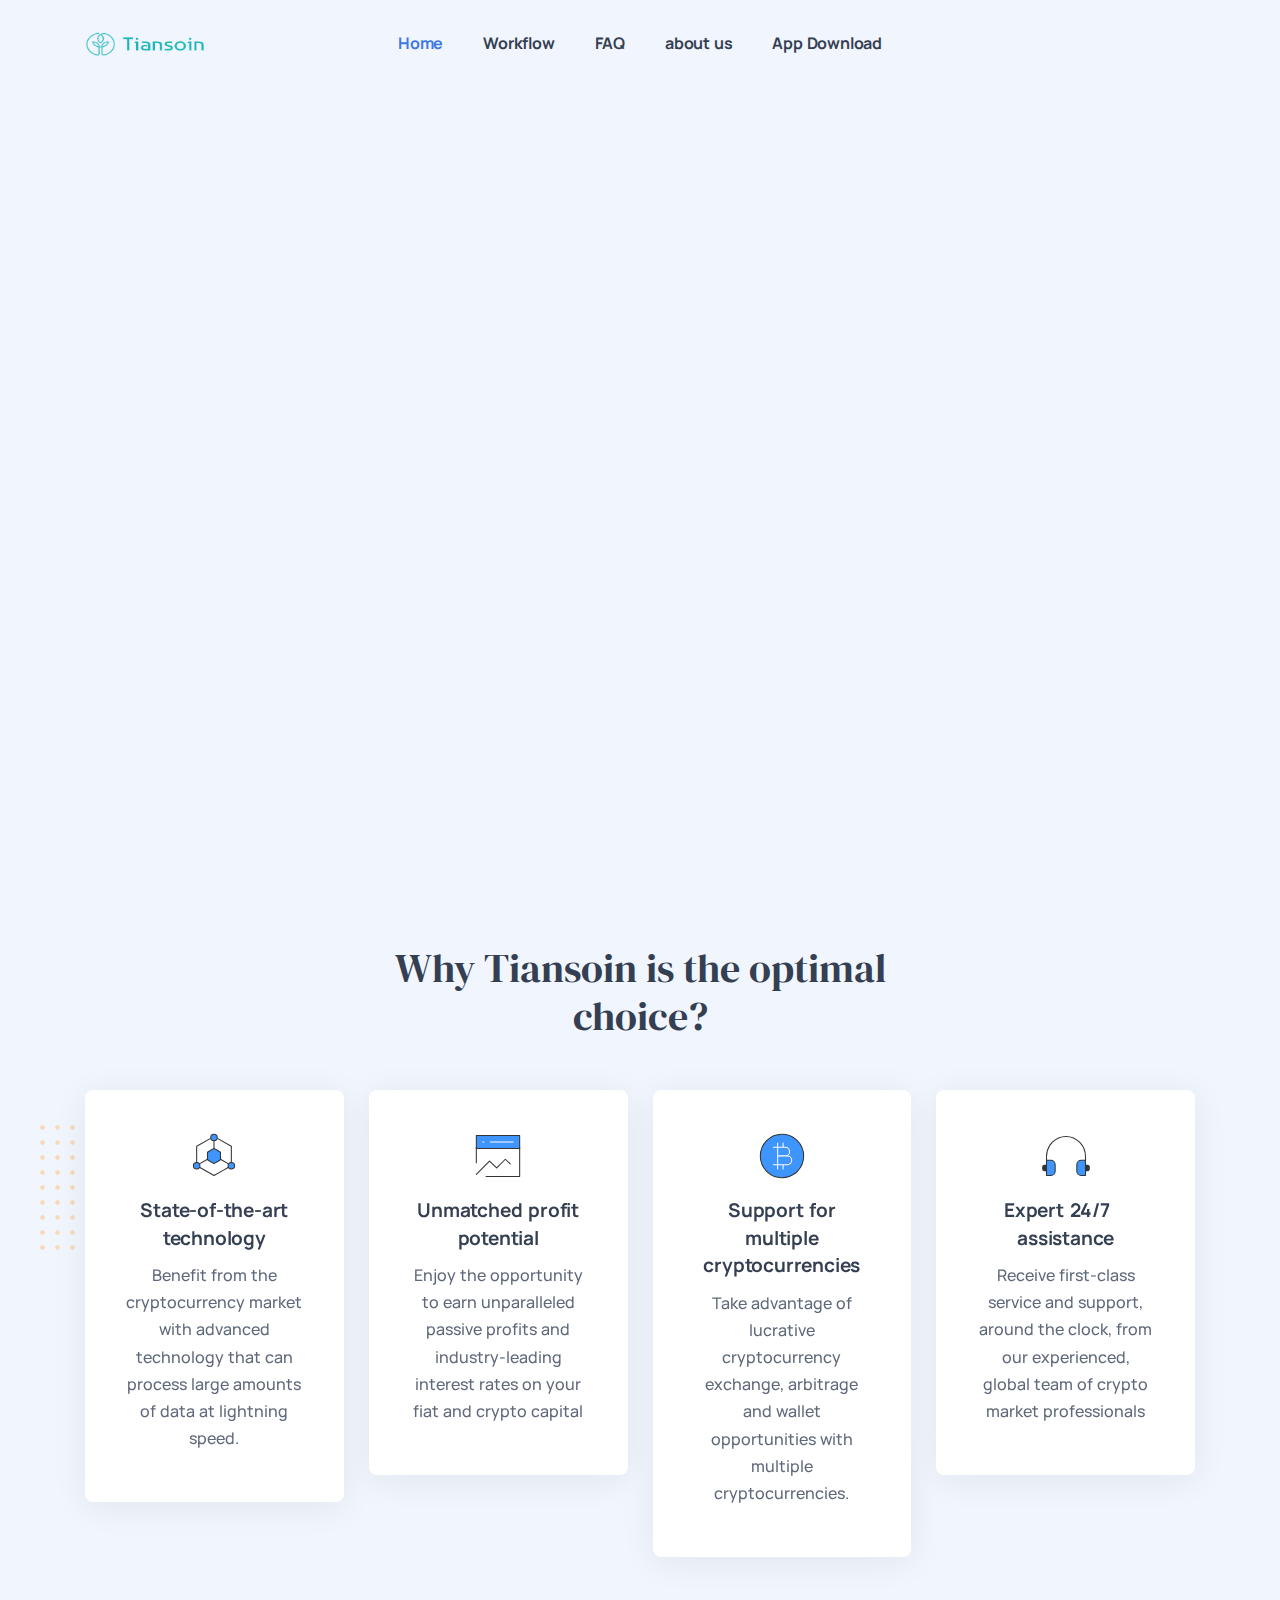
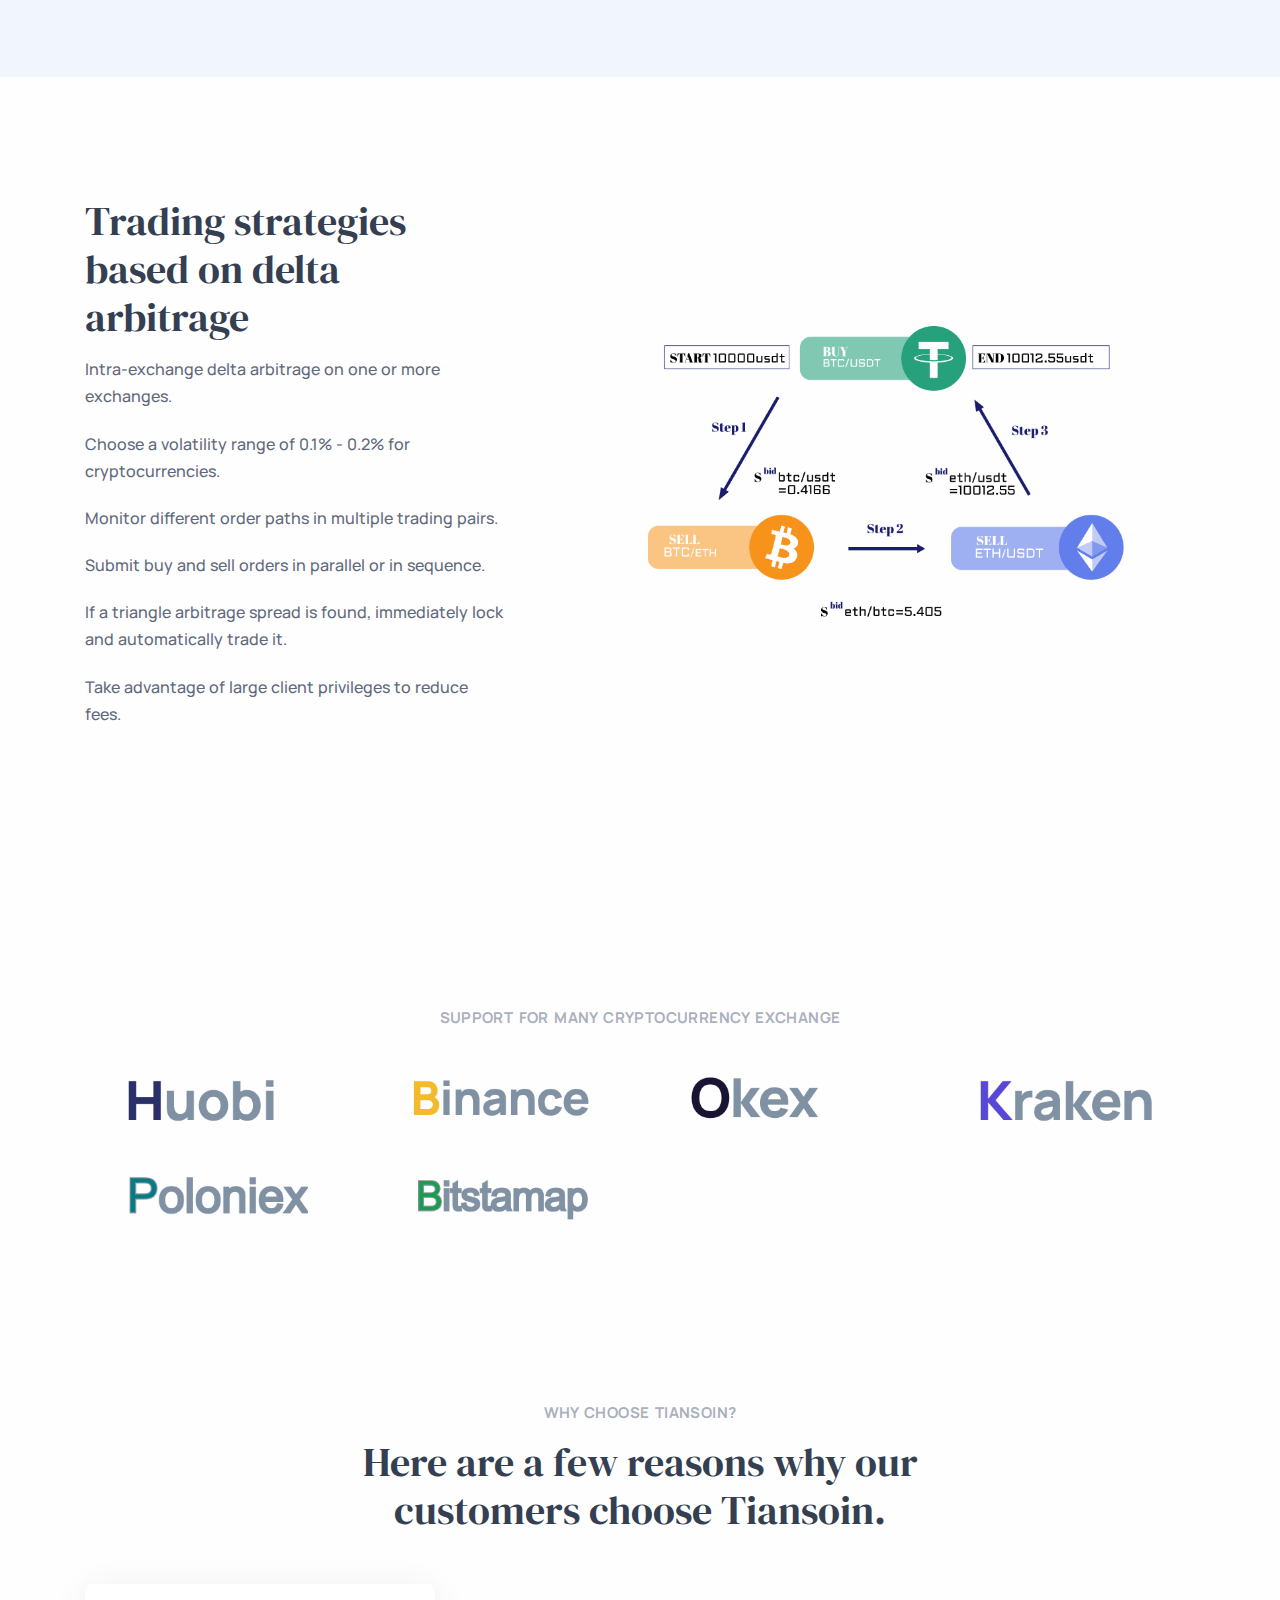
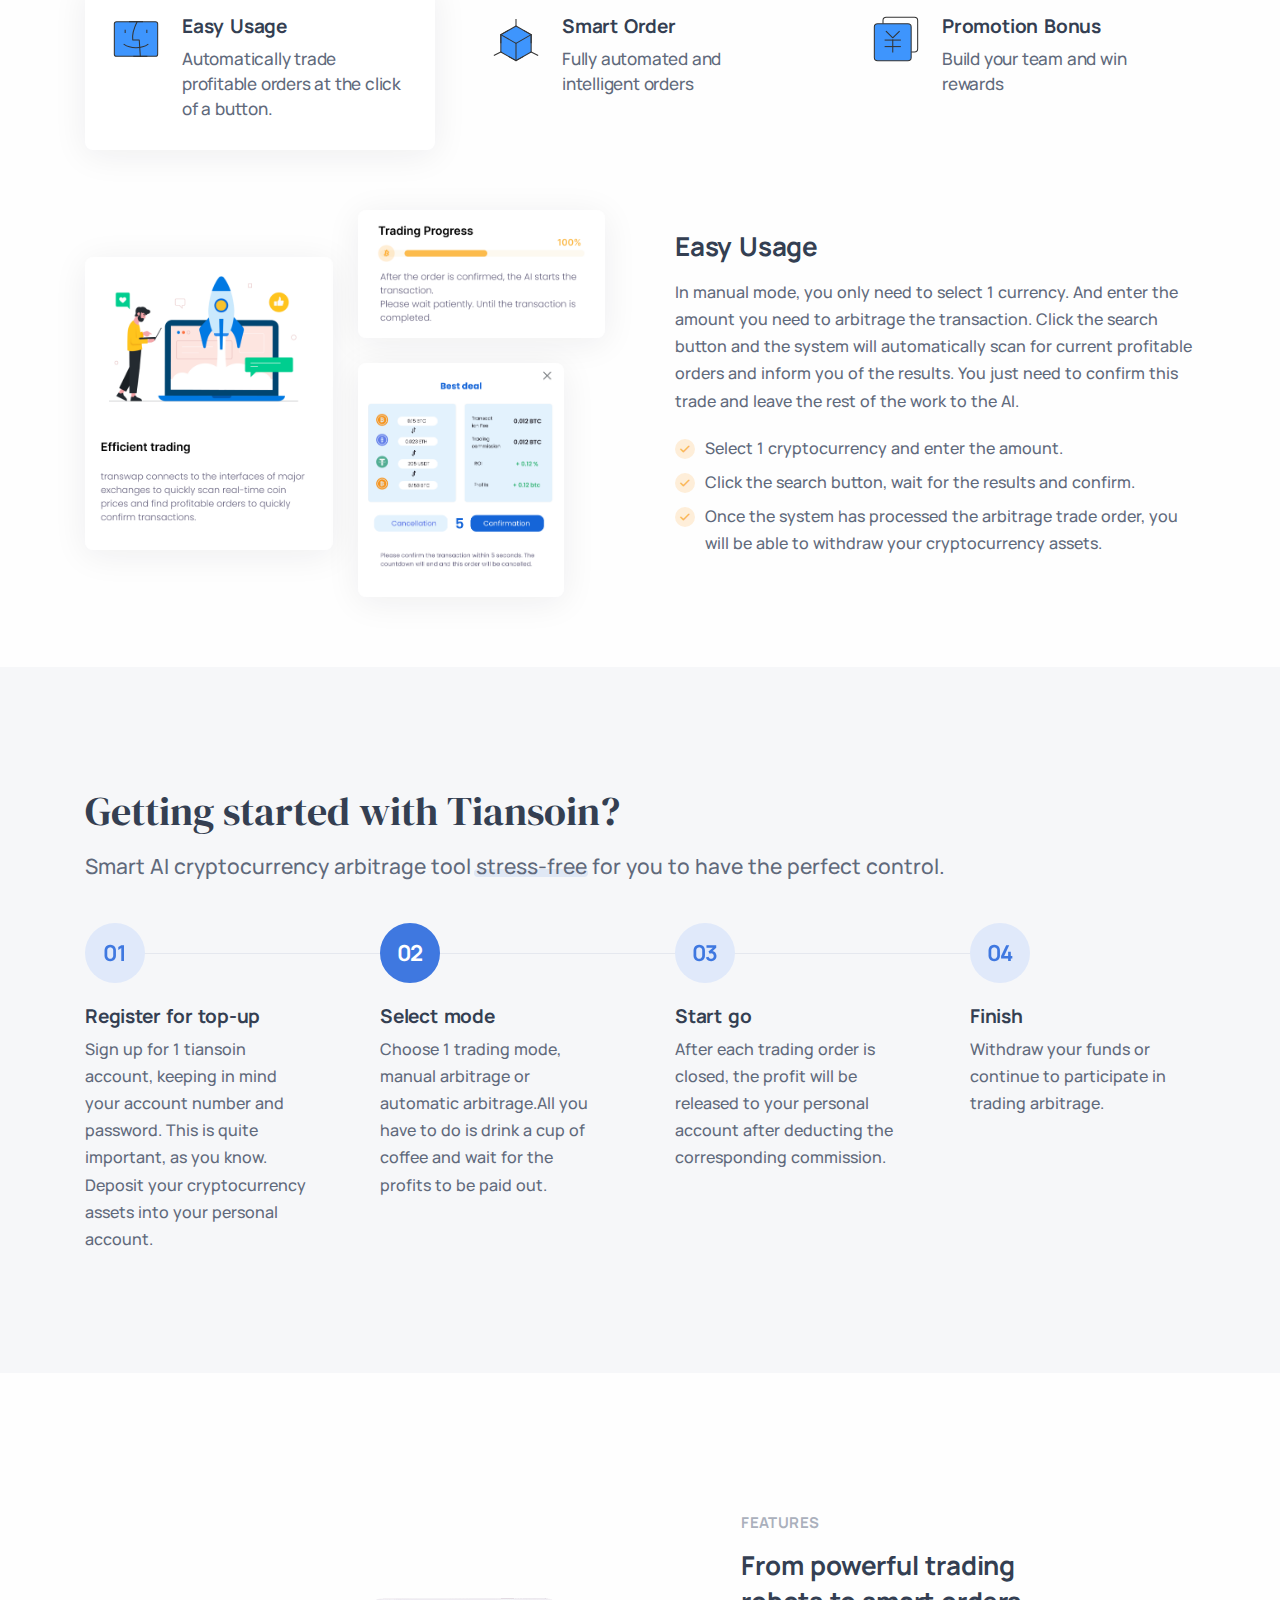
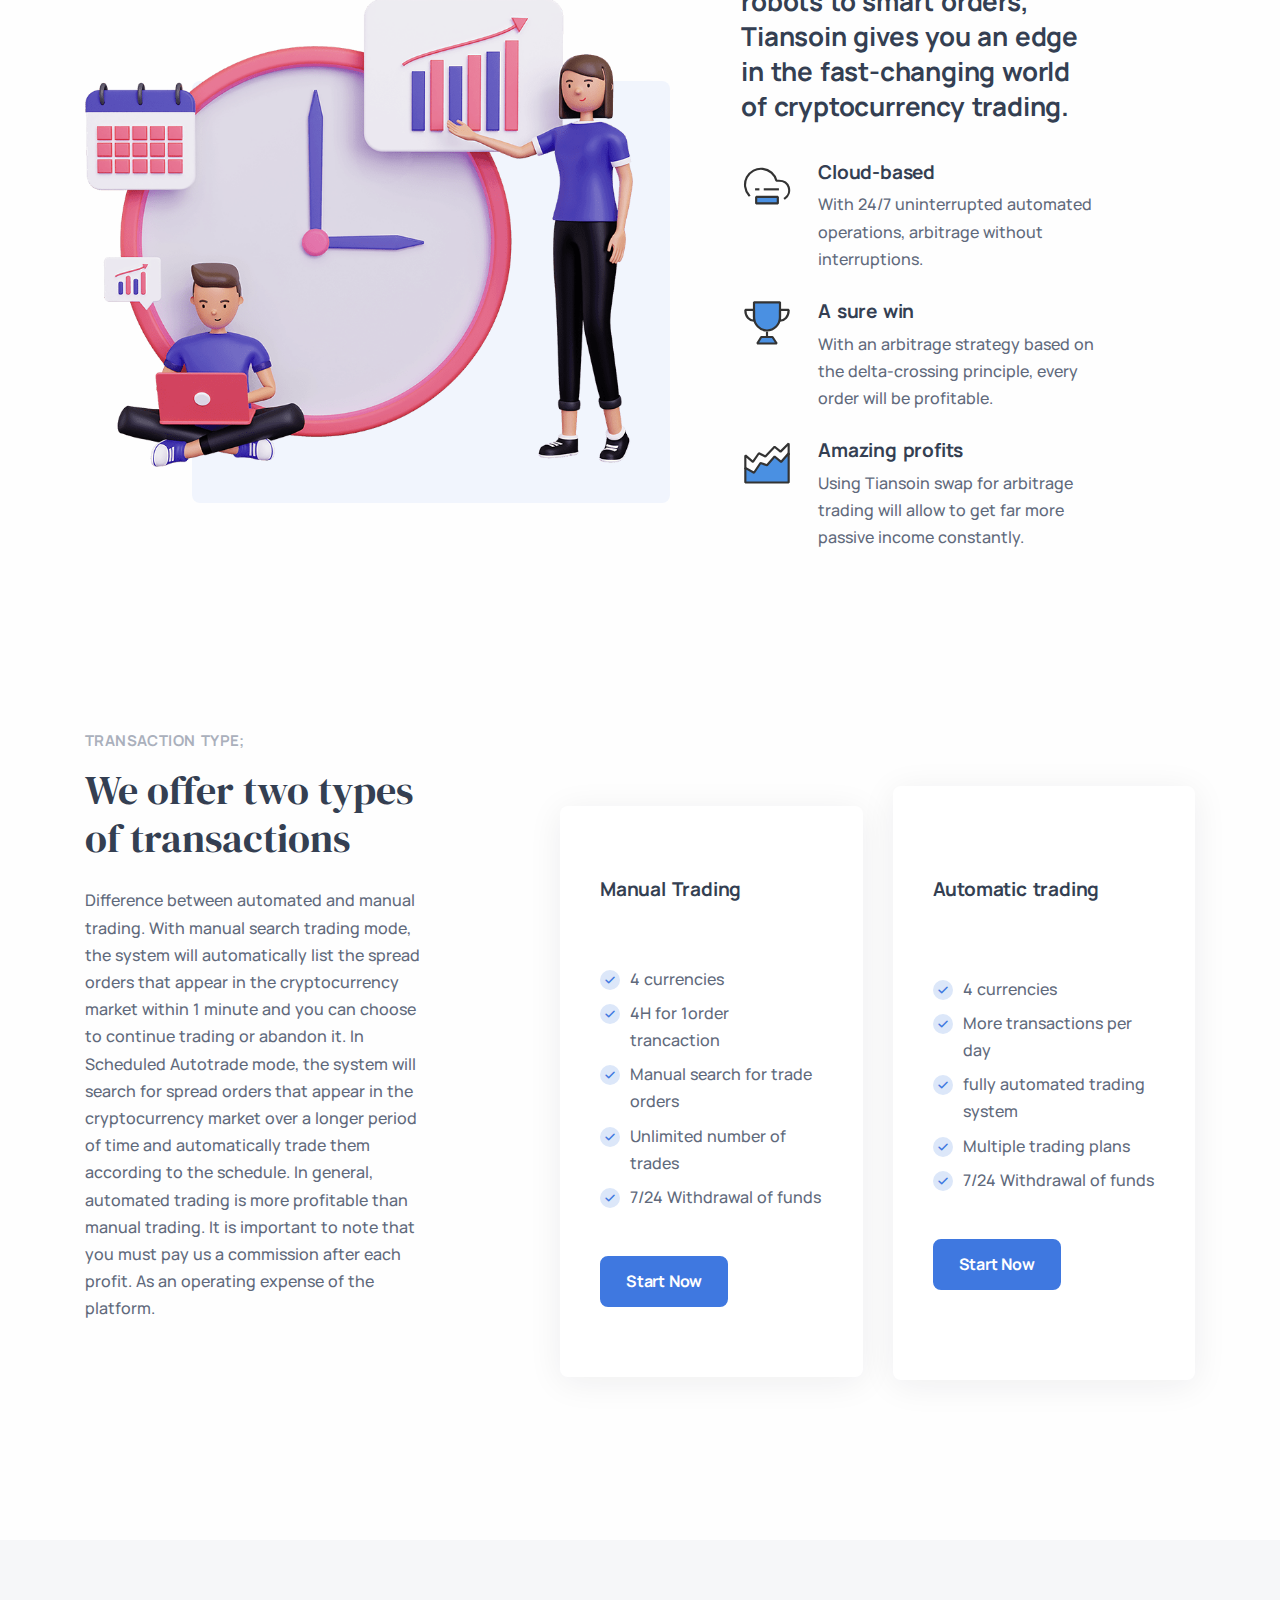
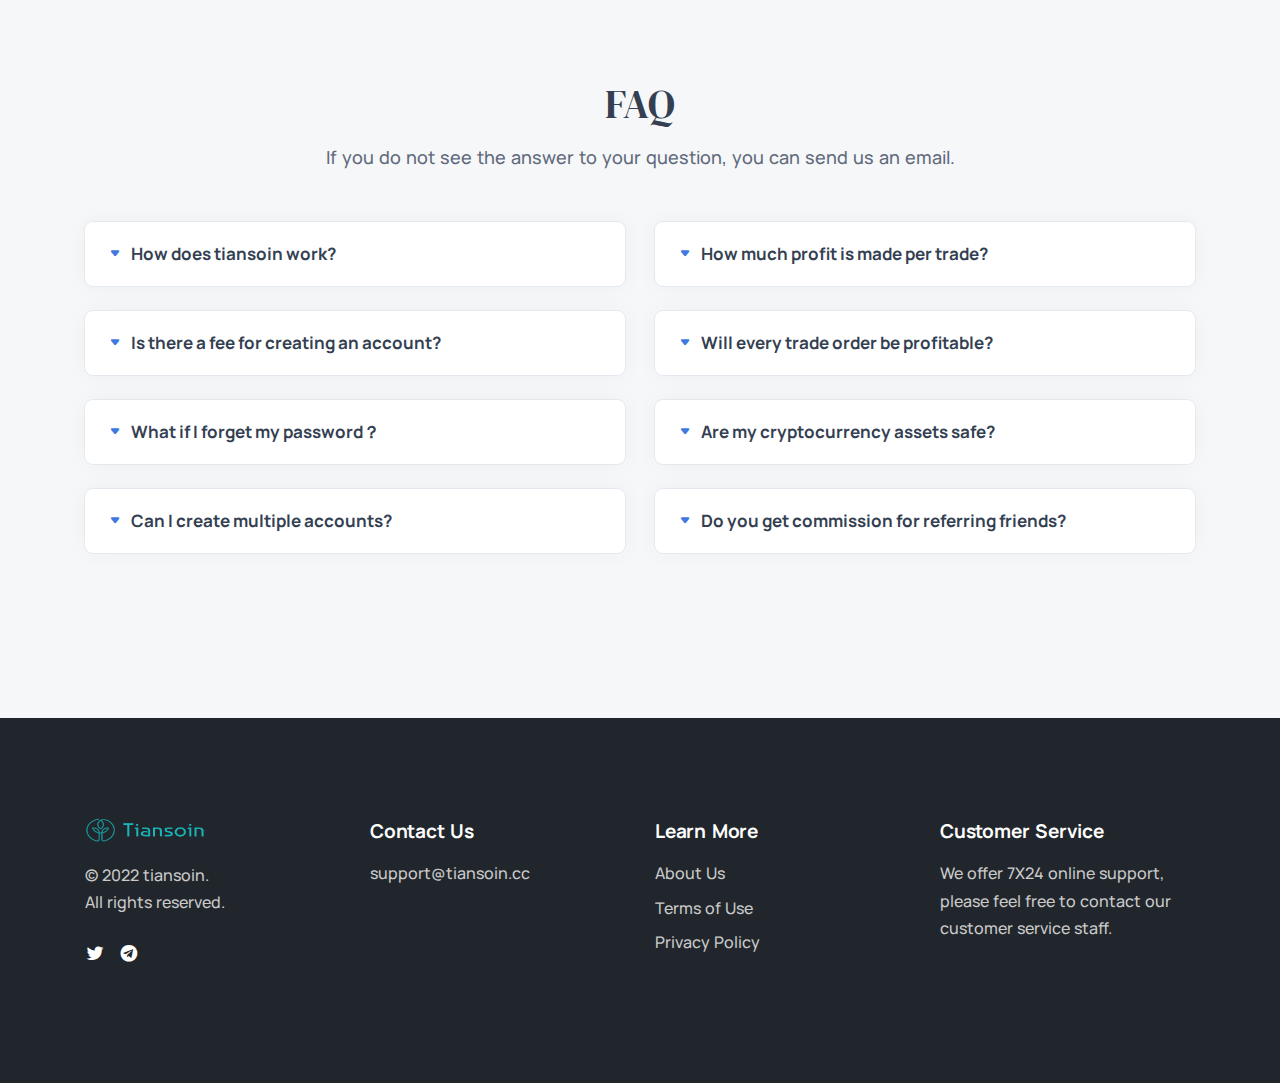
==== commit 11d083cc: "删除文件" ====
--- a/index.html
+++ b/index.html
@@ -679,8 +679,6 @@
             <h4 class="widget-title text-white mb-3">Learn More</h4>
             <ul class="list-unstyled  mb-0">
               <li><a href="dev/about us.html">About Us</a></li>
-              <li><a href="White+Paper.pdf">White Paper</a></li>
-              <li><a href="Business+Plan.pdf">Business Plan</a></li>
 			<li><a class="link" href="dev/tiankuan.html">Terms of Use</a>
               <li><a class="link" href="dev/tiankuan.html">Privacy Policy</a>
             </ul>
@@ -727,46 +725,5 @@
   </div>
   <script src="dev/assets/js/plugins.js"></script>
   <script src="dev/assets/js/theme.js"></script>
-<!--<script>
 
-  (function() {
-    var w = window;
-    if (w.ChannelIO) {
-      return (window.console.error || window.console.log || function(){})('ChannelIO script included twice.');
-    }
-    var ch = function() {
-      ch.c(arguments);
-    };
-    ch.q = [];
-    ch.c = function(args) {
-      ch.q.push(args);
-    };
-    w.ChannelIO = ch;
-    function l() {
-      if (w.ChannelIOInitialized) {
-        return;
-      }
-      w.ChannelIOInitialized = true;
-      var s = document.createElement('script');
-      s.type = 'text/javascript';
-      s.async = true;
-      s.src = 'https://cdn.channel.io/plugin/ch-plugin-web.js';
-      s.charset = 'UTF-8';
-      var x = document.getElementsByTagName('script')[0];
-      x.parentNode.insertBefore(s, x);
-    }
-    if (document.readyState === 'complete') {
-      l();
-    } else if (window.attachEvent) {
-      window.attachEvent('onload', l);
-    } else {
-      window.addEventListener('DOMContentLoaded', l, false);
-      window.addEventListener('load', l, false);
-    }
-  })();
-  ChannelIO('boot', {
-    "pluginKey": "ef34563e-ee07-486a-9920-7ffd84cc58b9" //please fill with your plugin key
-  });
-</script>-->
-<!-- End Channel Plugin -->
 </html>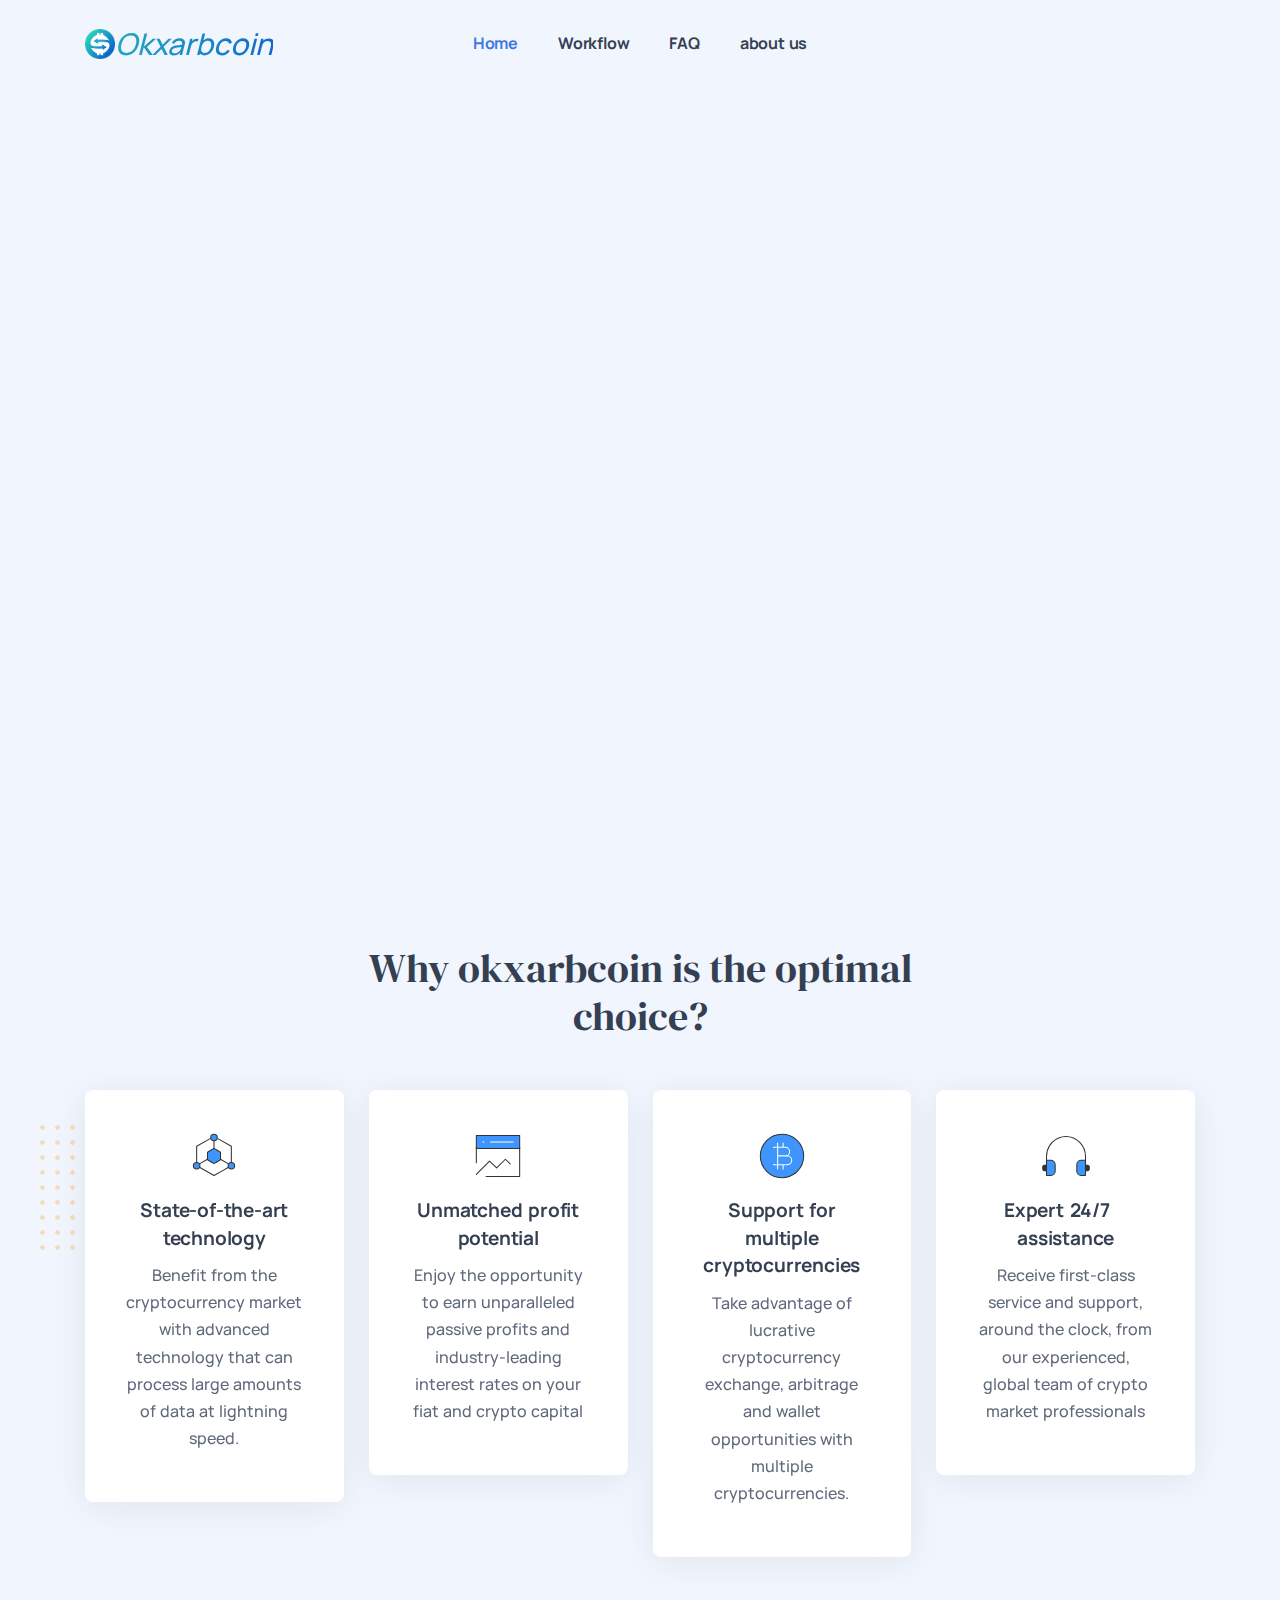
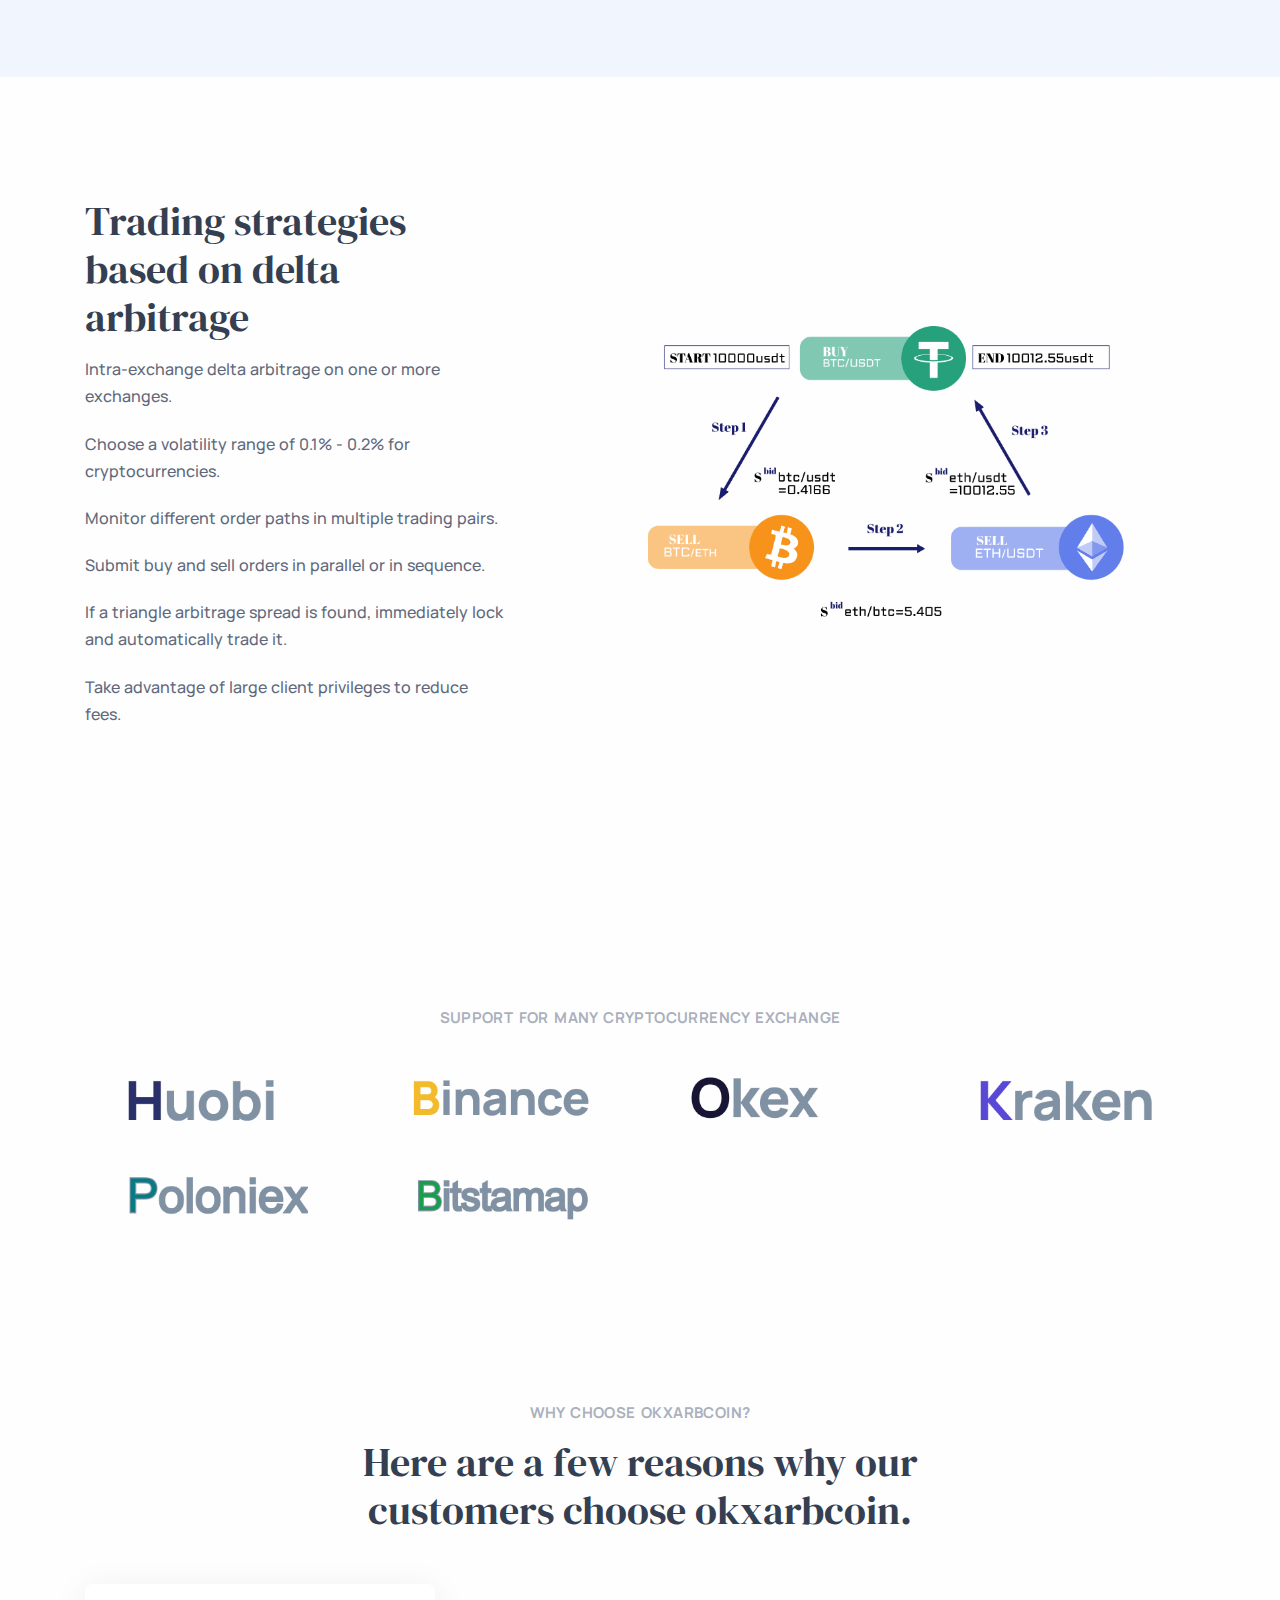
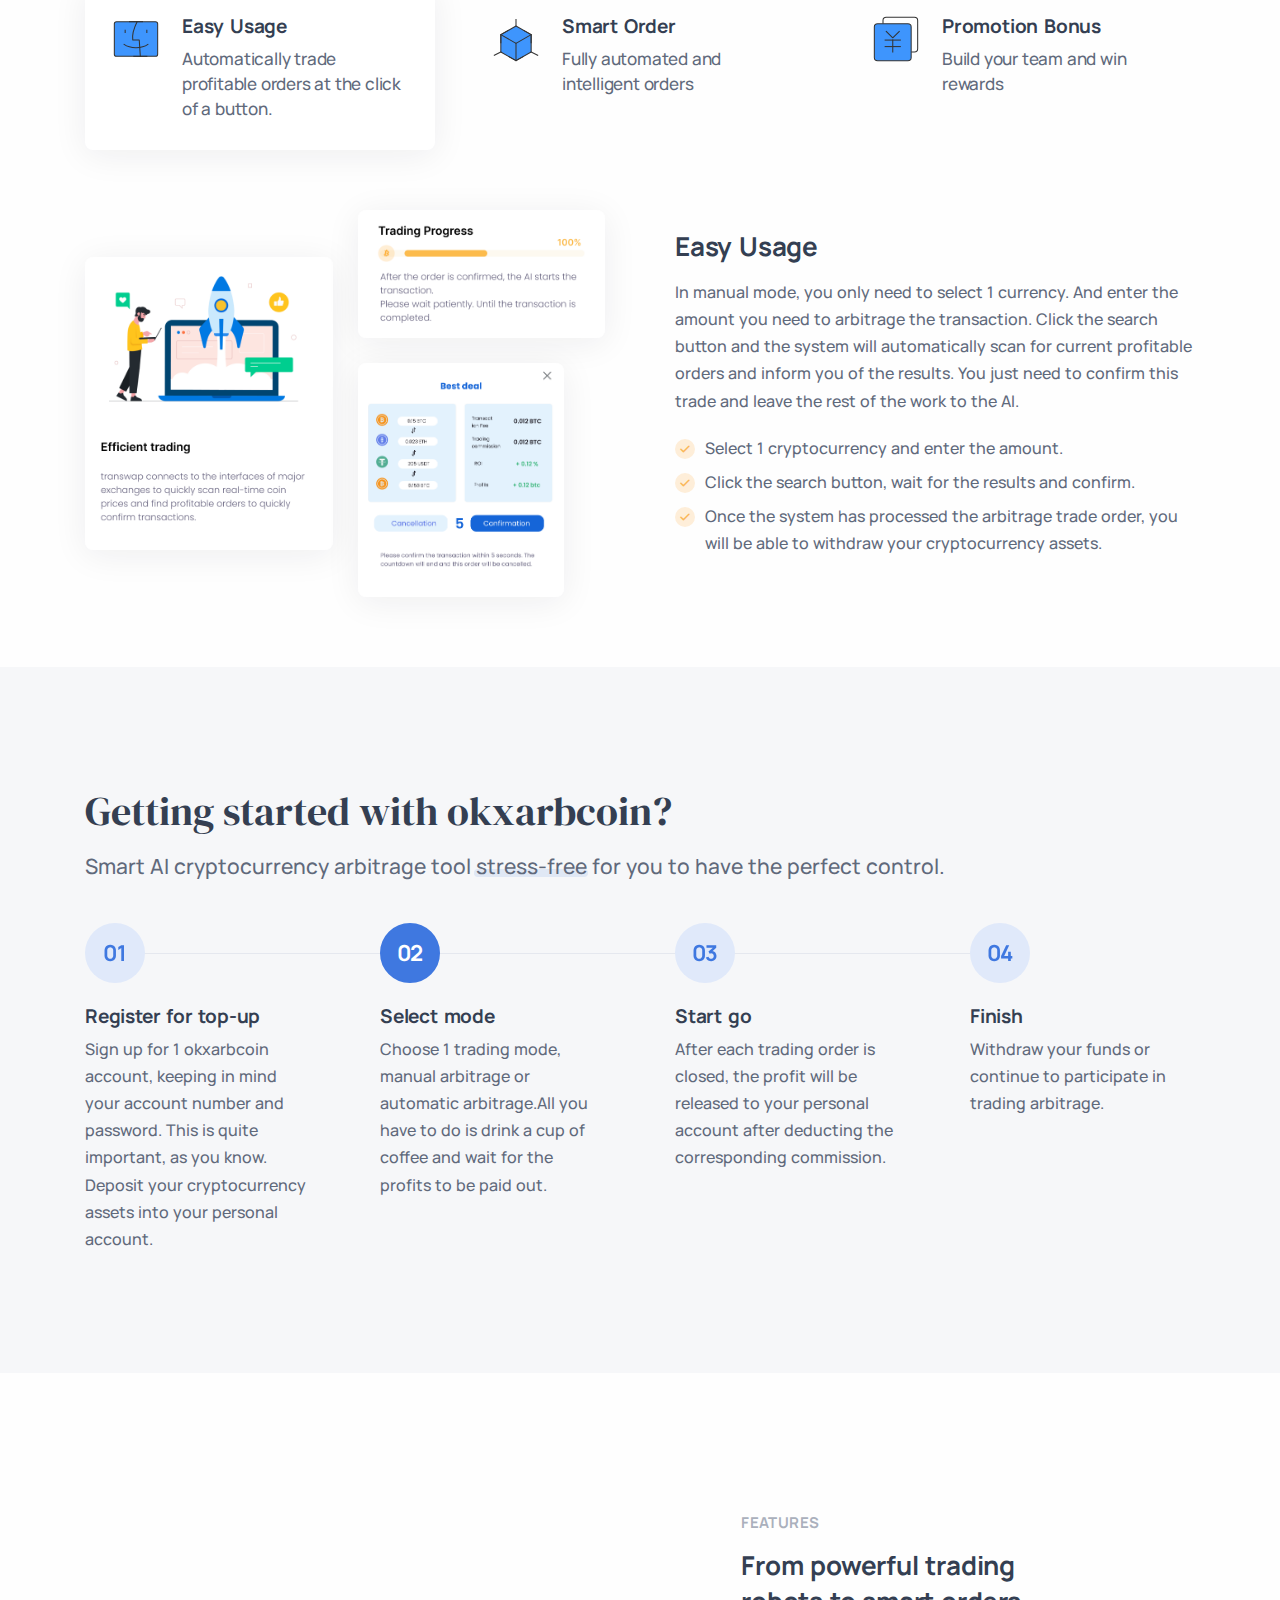
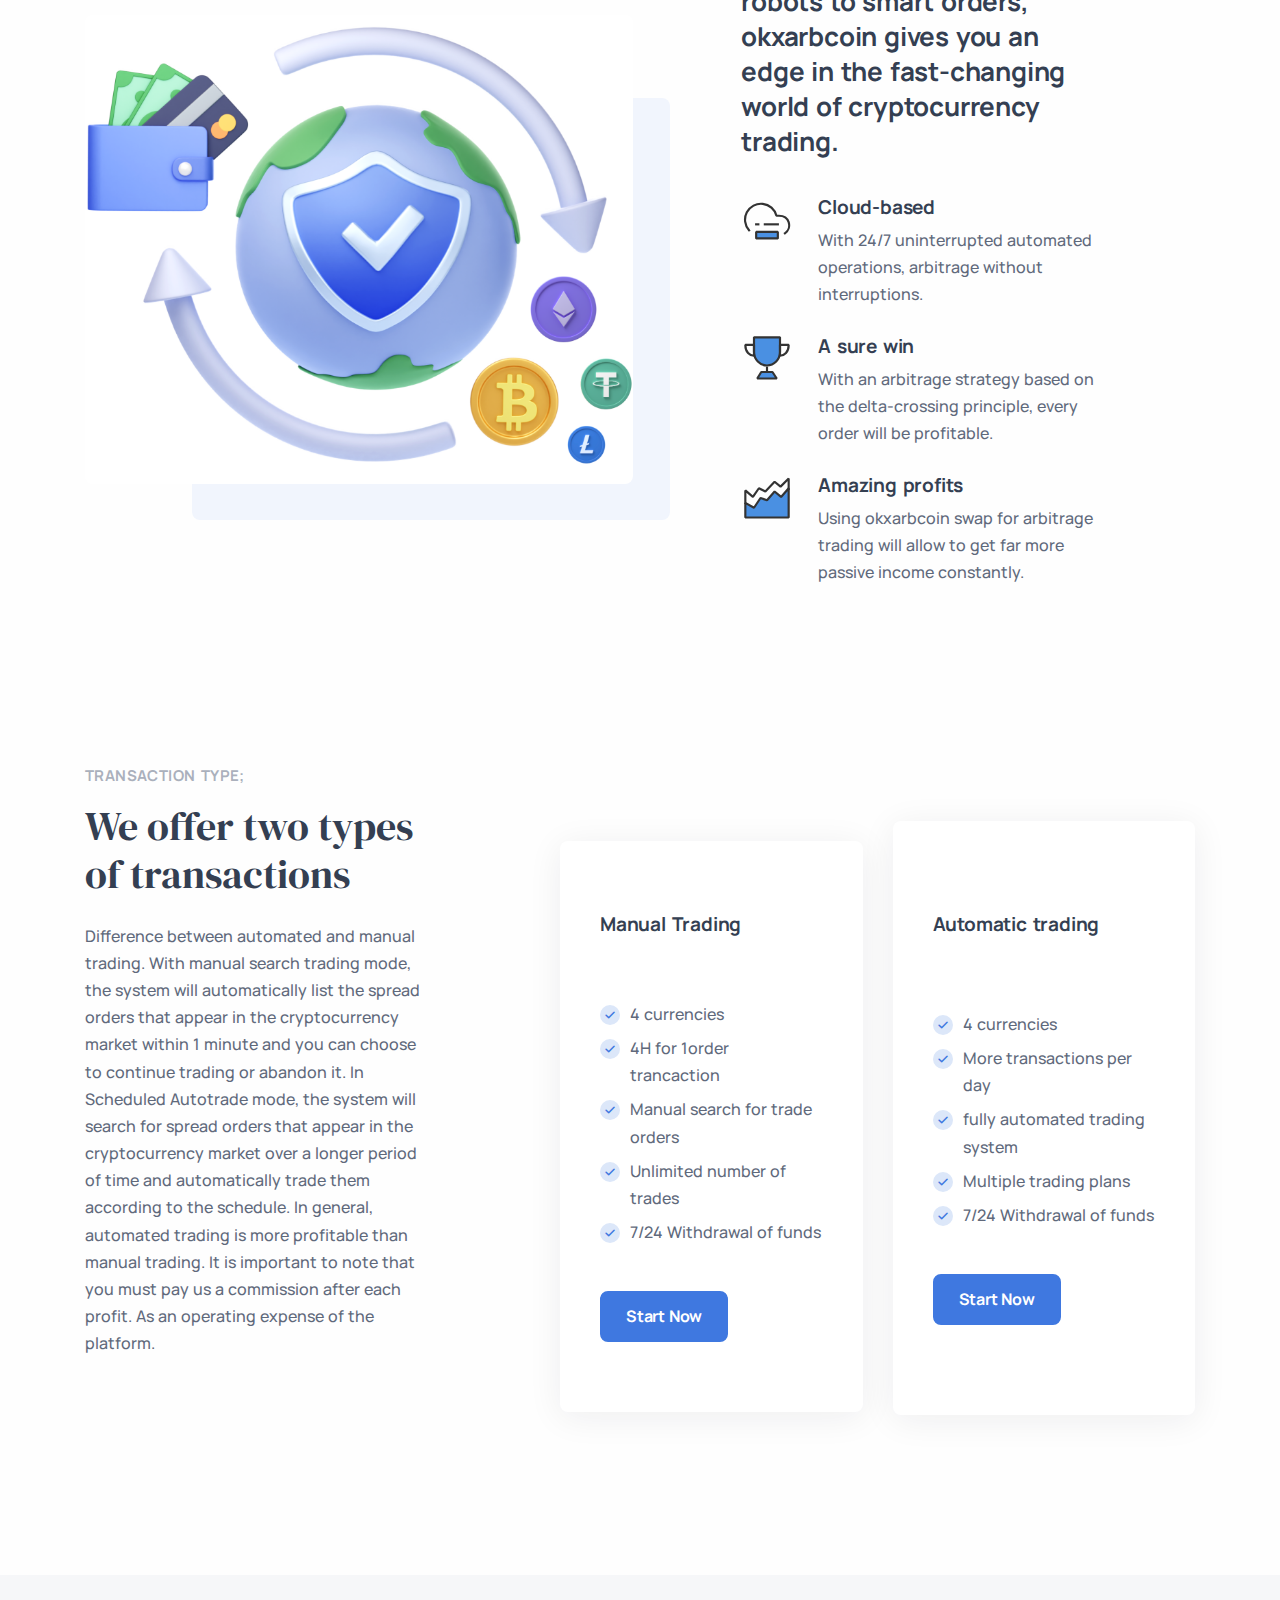
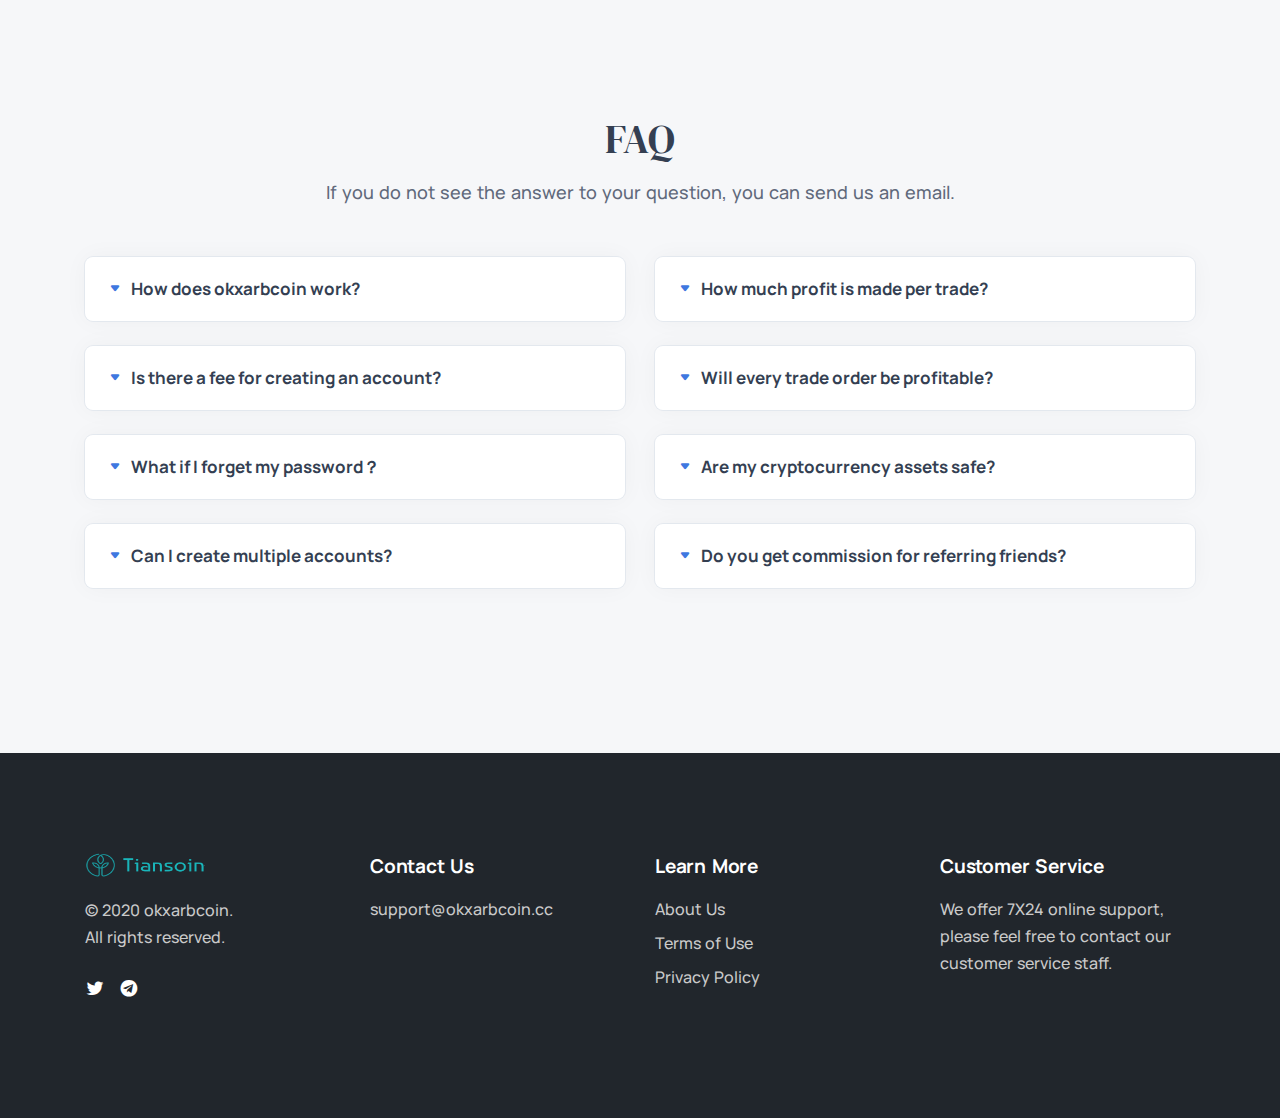
==== commit 194f2d52: "app.okxarbcoin.com官网" ====
--- a/index.html
+++ b/index.html
@@ -3,12 +3,14 @@
 <head>
   <meta charset="utf-8">
   <meta name="viewport" content="width=device-width, initial-scale=1.0">
-  <meta name="description" content="Tiansoin is a cryptocurrency arbitrage trading system where you can search for profitable opportunities and profit perfectly.">
+  <meta name="description" content="okxarbcoin is a cryptocurrency arbitrage trading system where you can search for profitable opportunities and profit perfectly.">
   <meta name="author" content="elemis">
-  <title>Tiansoin  & Cryptocurrency Arbitrage Trading</title>
+  <title>okxarbcoin  & Cryptocurrency Arbitrage Trading</title>
   <link rel="shortcut icon" href="dev/assets/img/Group 36703.png">
   <link rel="stylesheet" href="dev/assets/css/plugins.css">
   <link rel="stylesheet" href="dev/assets/css/style.css">
+    <link rel="stylesheet" href="dev/assets/css/custom.css">
+
   <link rel="preload" href="dev/assets/css/fonts/dm.css" as="style" onload="this.rel='stylesheet'">
 </head>
 
@@ -18,13 +20,14 @@
       <nav class="navbar navbar-expand-lg classic transparent navbar-light">
         <div class="container flex-lg-row flex-nowrap align-items-center">
           <div class="navbar-brand w-100">
-            <a href="index.html">
-            <img src="dev/assets/img/logo2.png" srcset="/dev/assets/img/logo2.png" width="124" height="24"/>
-            </a>
+            <a href="index.html" class="logo-div">
+              <img class="w-6" src="./dev/assets/img/logo.png" srcset="./dev/assets/img/logo@2x.png 2x" alt="" />
+              <span class="gradient-text">Okxarbcoin</span>
+              </a>
           </div>
           <div class="navbar-collapse offcanvas offcanvas-nav offcanvas-start">
             <div class="offcanvas-header d-lg-none">
-				<h3 class="text-white fs-30 mb-0">tiansoin</h3>
+				<h3 class="text-white fs-30 mb-0">okxarbcoin</h3>
               <button type="button" class="btn-close btn-close-white" data-bs-dismiss="offcanvas" aria-label="Close"></button>
             </div>
             <div class="offcanvas-body ms-lg-auto d-flex flex-column h-100">
@@ -33,17 +36,15 @@
                  <li class="nav-item"><a class="nav-link scroll active" href="index.html#home">Home</a></li>
 				  <a class="nav-link scroll" href="#Workflow">Workflow</a>
 				  <a class="nav-link scroll" href="#FAQ">FAQ</a>
-				   <a class="nav-link" href="dev/about us.html">about us</a>
-				  <a class="nav-link" href="dev/download.html">App Download</a>
-				  
+				   <a class="nav-link" href="dev/about us.html">about us</a>				  
 				   <!-- /.navbar-nav -->
               <div class="offcanvas-footer d-lg-none">
                 <div>
                   <a href="mailto:first.last@email.com" class="link-inverse">Contact Us</a>
-                  <br /> support@tiansoin.cc<br />
+                  <br /> support@okxarbcoin.cc<br />
                   <nav class="nav social social-white mt-4">
                     <a href="https://twitter.com/"><i class="uil uil-twitter"></i></a>
-				<a href="https://t.me/TiansoinGlobal"><i class="uil uil-telegram"></i></a>
+				<a href="https://t.me/okxarbcoinGlobal"><i class="uil uil-telegram"></i></a>
                   </nav>
                   <!-- /.social -->
                 </div>
@@ -69,26 +70,25 @@
             <h1 class="display-1 mb-5 mx-md-10 mx-lg-0">Cross-platform, multi-currency delta arbitrage trading  <br /><span class="typer text-primary text-nowrap" data-delay="100" data-words="Artificial intelligence, stable profitability, amazing profits"></span><span class="cursor text-primary" data-owner="typer"></span></h1>
             <p class="lead fs-lg mb-7">Cross arbitrage chain in single window interface to trade any crypto asset at the best rate.No complicated configuration scheme, one click operation, perfect profit. Newbie is expert.</p>
             <div class="d-flex justify-content-center justify-content-lg-start" data-cues="slideInDown" data-group="page-title-buttons" data-delay="900">
-              <span><a href="https://app.tiansoin.cc/" class="btn btn-lg btn-primary rounded me-2">Get Started</a></span>
-              <span><a href="dev/download.html" class="btn btn-lg btn-green rounded">App Download</a></span>
+              <span><a href="https://app.okxarbcoin.com" class="btn btn-lg btn-primary rounded me-2">Get Started</a></span>
             </div>
           </div>
           <!-- /column -->
           <div class="col-lg-7">
             <div class="row">
               <div class="col-3 offset-1 offset-lg-0 col-lg-4 d-flex flex-column" data-cues="zoomIn" data-group="col-start" data-delay="300">
-                <div class="ms-auto mt-auto"><img class="img-fluid rounded shadow-lg" src="dev/assets/img/photos/sa20.jpg" srcset="/dev/assets/img/photos/sa20@2x.jpg 2x" alt="" /></div>
-                <div class="ms-auto mt-5 mb-10"><img class="img-fluid rounded shadow-lg" src="dev/assets/img/photos/Frame 240.png" srcset="/dev/assets/img/photos/Frame 240@2x.png 2x" alt="" /></div>
+                <div class="ms-auto mt-auto"><img class="img-fluid rounded shadow-lg" src="dev/assets/img/photos/sa20.png" srcset="/dev/assets/img/photos/sa20@2x.png 2x" alt="" /></div>
+                <div class="ms-auto mt-5 mb-10"><img class="img-fluid rounded shadow-lg" src="dev/assets/img/photos/Frame 240.png"  /></div>
               </div>
               <!-- /column -->
               <div class="col-4 col-lg-5" data-cue="zoomIn">
-                <div><img class="w-100 img-fluid rounded shadow-lg" src="dev/assets/img/photos/shoudong.png" srcset="/dev/assets/img/photos/shoudong@2x.png 2x" alt="" /></div>
+                <div><img class="w-100 img-fluid rounded shadow-lg" src="dev/assets/img/photos/shou1dong.png" srcset="/dev/assets/img/photos/shou1dong@2x.png 2x" alt="" /></div>
               </div>
               <!-- /column -->
               <div class="col-3 d-flex flex-column" data-cues="zoomIn" data-group="col-end" data-delay="300">
-                <div class="mt-auto"><img class="img-fluid rounded shadow-lg" src="dev/assets/img/photos/sa21.jpg" srcset="/dev/assets/img/photos/sa21@2x.jpg 2x" alt="" /></div>
-                <div class="mt-5"><img class="img-fluid rounded shadow-lg" src="dev/assets/img/photos/Frame 239.png" srcset="/dev/assets/img/photos/sa19@2x.jpg 2x" alt="" />&nbsp;</div>
-                <div class="mt-5 mb-10"><img class="img-fluid rounded shadow-lg" src="dev/assets/img/photos/Component 10.png" srcset="/dev/assets/img/photos/Component 10@2x.png 2x" alt="" /></div>
+                <div class="mt-auto"><img class="img-fluid rounded shadow-lg" src="dev/assets/img/photos/sa21.png" srcset="/dev/assets/img/photos/sa21@2x.png 2x" alt="" /></div>
+                <div class="mt-5"><img class="img-fluid rounded shadow-lg" src="dev/assets/img/photos/Frame 239.png" srcset="/dev/assets/img/photos/sa19@2x.png 2x" alt="" />&nbsp;</div>
+                <div class="mt-5 mb-10"><img class="img-fluid rounded shadow-lg" src="dev/assets/img/photos/Component 10.png"  alt="" /></div>
               </div>
               <!-- /column -->
             </div>
@@ -105,7 +105,7 @@
   <div class="container py-14 py-md-16 text-center">
     <div class="row">
       <div class="col-md-10 offset-md-1 col-lg-8 offset-lg-2">
-        <h3 class="display-4 mb-10 px-xl-10">Why Tiansoin is the optimal choice?</h3>
+        <h3 class="display-4 mb-10 px-xl-10">Why okxarbcoin is the optimal choice?</h3>
       </div>
       <!-- /column -->
     </div>
@@ -230,8 +230,8 @@
         <!-- /div -->
         <div class="row">
           <div class="col-md-10 offset-md-1 col-lg-8 offset-lg-2 mx-auto text-center">
-            <h2 class="fs-15 text-uppercase text-muted mb-3">Why Choose tiansoin?</h2>
-            <h3 class="display-4 mb-10 px-xl-10 px-xxl-15">Here are a few reasons why our customers choose Tiansoin.</h3>
+            <h2 class="fs-15 text-uppercase text-muted mb-3">Why Choose okxarbcoin?</h2>
+            <h3 class="display-4 mb-10 px-xl-10 px-xxl-15">Here are a few reasons why our customers choose okxarbcoin.</h3>
           </div>
           <!-- /column -->
         </div>
@@ -365,12 +365,12 @@
     <!-- /section -->
 	<section class="wrapper bg-gray">
   <div class="container py-14 py-md-16 ">
-    <h2 class="display-4 mb-3">Getting started with Tiansoin?</h2>
+    <h2 class="display-4 mb-3">Getting started with okxarbcoin?</h2>
     <p class="lead fs-lg mb-8">Smart AI cryptocurrency arbitrage tool <span class="underline">stress-free</span> for you to have the perfect control.</p>
     <div class="row gx-lg-8 gx-xl-12 gy-6 process-wrapper line">
       <div class="col-md-6 col-lg-3"> <span class="icon btn btn-circle btn-lg btn-soft-primary disabled mb-4"><span class="number">01</span></span>
         <h4 class="mb-1">Register for top-up</h4>
-        <p class="mb-0">Sign up for 1 tiansoin account, keeping in mind your account number and password. This is quite important, as you know. Deposit your cryptocurrency assets into your personal account.</p>
+        <p class="mb-0">Sign up for 1 okxarbcoin account, keeping in mind your account number and password. This is quite important, as you know. Deposit your cryptocurrency assets into your personal account.</p>
       </div>
       <!--/column -->
       <div class="col-md-6 col-lg-3"> <span class="icon btn btn-circle btn-lg btn-primary disabled mb-4"><span class="number">02</span></span>
@@ -406,7 +406,7 @@
           <!--/column -->
           <div class="col-lg-5 col-xl-4 offset-lg-1">
             <h2 class="fs-15 text-uppercase text-muted mb-3">Features</h2>
-            <h2 class="display-9 mb-7">From powerful trading robots to smart orders, Tiansoin gives you an edge in the fast-changing world of cryptocurrency trading.</h2>
+            <h2 class="display-9 mb-7">From powerful trading robots to smart orders, okxarbcoin gives you an edge in the fast-changing world of cryptocurrency trading.</h2>
             <div class="d-flex flex-row mb-5">
               <div>
                 <img src="dev/assets/img/photos/network-drive.svg" class="svg-inject icon-svg icon-svg-md text-yellow me-5" alt="" />
@@ -431,7 +431,7 @@
               </div>
               <div>
                 <h4 class="mb-1">Amazing profits</h4>
-                <p class="mb-0">Using Tiansoin swap for arbitrage trading will allow to get far more passive income constantly.</p>
+                <p class="mb-0">Using okxarbcoin swap for arbitrage trading will allow to get far more passive income constantly.</p>
               </div>
             </div>
           </div>
@@ -471,7 +471,7 @@
                       <li><i class="uil uil-check"></i><span> Unlimited number of trades</span></li>
                       <li><i class="uil uil-check"></i><span> 7/24 <span>Withdrawal of funds</span></li>
                     </ul>
-                    <a href="https://app.tiansoin.cc" class="btn btn-primary rounded">Start Now</a>
+                    <a href="https://app.okxarbcoin.cc" class="btn btn-primary rounded">Start Now</a>
                   </div>
                   <!--/.card-body -->
                 </div>
@@ -493,7 +493,7 @@
                       <li><i class="uil uil-check"></i><span> Multiple trading plans </span></li>
                       <li><i class="uil uil-check"></i><span> 7/24 Withdrawal of funds</span></li>
                     </ul>
-<a href="https://app.tiansoin.cc" class="btn btn-primary rounded">Start Now</a>
+<a href="https://app.okxarbcoin.cc" class="btn btn-primary rounded">Start Now</a>
                   </div>
                   <!--/.card-body -->
                 </div>
@@ -520,12 +520,12 @@
         <div id="accordion-1" class="accordion-wrapper">
           <div class="card accordion-item">
             <div class="card-header" id="accordion-heading-1-1">
-              <button class="collapsed" data-bs-toggle="collapse" data-bs-target="#accordion-collapse-1-1" aria-expanded="false" aria-controls="accordion-collapse-1-1">How does tiansoin work?</button>
+              <button class="collapsed" data-bs-toggle="collapse" data-bs-target="#accordion-collapse-1-1" aria-expanded="false" aria-controls="accordion-collapse-1-1">How does okxarbcoin work?</button>
             </div>
             <!-- /.card-header -->
             <div id="accordion-collapse-1-1" class="collapse" aria-labelledby="accordion-heading-1-1" data-bs-target="#accordion-1">
               <div class="card-body">
-                <p>tiansoin links to mainstream exchanges via API interface to scan and monitor coin price fluctuations in real time. And analyze and calculate the trading opportunities with the best spreads. You can use our smart program for trading arbitrage. It is free to use our platform, but you will need to pay us some commission after you make a profit.</p>
+                <p>okxarbcoin links to mainstream exchanges via API interface to scan and monitor coin price fluctuations in real time. And analyze and calculate the trading opportunities with the best spreads. You can use our smart program for trading arbitrage. It is free to use our platform, but you will need to pay us some commission after you make a profit.</p>
               </div>
               <!-- /.card-body -->
             </div>
@@ -539,7 +539,7 @@
             <!-- /.card-header -->
             <div id="accordion-collapse-1-2" class="collapse" aria-labelledby="accordion-heading-1-2" data-bs-target="#accordion-1">
               <div class="card-body">
-                <p>Registering for an account is free. You only need to provide 1 email address and set 1 login password and withdrawal password to use tiansoin's smart program for trading arbitrage.</p>
+                <p>Registering for an account is free. You only need to provide 1 email address and set 1 login password and withdrawal password to use okxarbcoin's smart program for trading arbitrage.</p>
               </div>
               <!-- /.card-body -->
             </div>
@@ -654,11 +654,11 @@
       <div class="row gy-6 gy-lg-0">
         <div class="col-md-4 col-lg-3">
           <div class="widget">
-            <img class="mb-4" src="dev/assets/img/logo6.png" srcset="/dev/assets/img/logo6.png" width="124" height="24"/>
-            <p class="mb-4">© 2022 tiansoin. <br class="d-none d-lg-block" />All rights reserved.</p>
+            <img class="mb-4" src="dev/assets/img/logo6.png" srcset="/dev/assets/img/logo@2x.png 2x" width="124" height="24"/>
+            <p class="mb-4">© 2020 okxarbcoin. <br class="d-none d-lg-block" />All rights reserved.</p>
             <nav class="nav social social-white">
 			<a href="https://twitter.com/"><i class="uil uil-twitter"></i></a>
-				<a href="https://t.me/TiansoinGlobal "><i class="uil uil-telegram"></i></a>
+				<a href="https://t.me/okxarbcoinGlobal "><i class="uil uil-telegram"></i></a>
             </nav>
             <!-- /.social -->
           </div>
@@ -668,7 +668,7 @@
         <div class="col-md-4 col-lg-3">
           <div class="widget">
             <h4 class="widget-title text-white mb-3">Contact Us</h4>
-           <a href="mailto:#">support@tiansoin.cc</a><br /> 
+           <a href="mailto:#">support@okxarbcoin.cc</a><br /> 
             
           </div>
           <!-- /.widget -->
--- a/dev/assets/css/style.css
+++ b/dev/assets/css/style.css
@@ -10,6 +10,8 @@
   border: 0;
   content: "\e902";
 }
+
+
 .caret-simple .dropdown-toggle::after {
   font-family: "Unicons";
   display: inline-block;
--- a/dev/assets/css/custom.css
+++ b/dev/assets/css/custom.css
@@ -0,0 +1,25 @@
+@charset "UTF-8";
+/*!
+Theme Name: Sandbox - Modern & Multipurpose Bootstrap 5 Template
+Theme URI:	https://sandbox.elemisthemes.com/
+Version:	3.1.0
+Author:		elemis
+*/
+@import url("https://fonts.googleapis.com/css2?family=Manrope:wght@400;500;700");
+
+.logo-div {
+  display: flex;
+  align-items: center;
+}
+/*实现文字颜色从红到黄的线性渐变效果*/
+.gradient-text {
+  font-style: italic;
+  font-size: 30px;
+  background: linear-gradient(
+    to right,
+    #24a8c3,
+    #106acc
+  ); /*设置渐变的方向从左到右 颜色从ff0000到ffff00*/
+  -webkit-background-clip: text; /*将设置的背景颜色限制在文字中*/
+  -webkit-text-fill-color: transparent; /*给文字设置成透明*/
+}
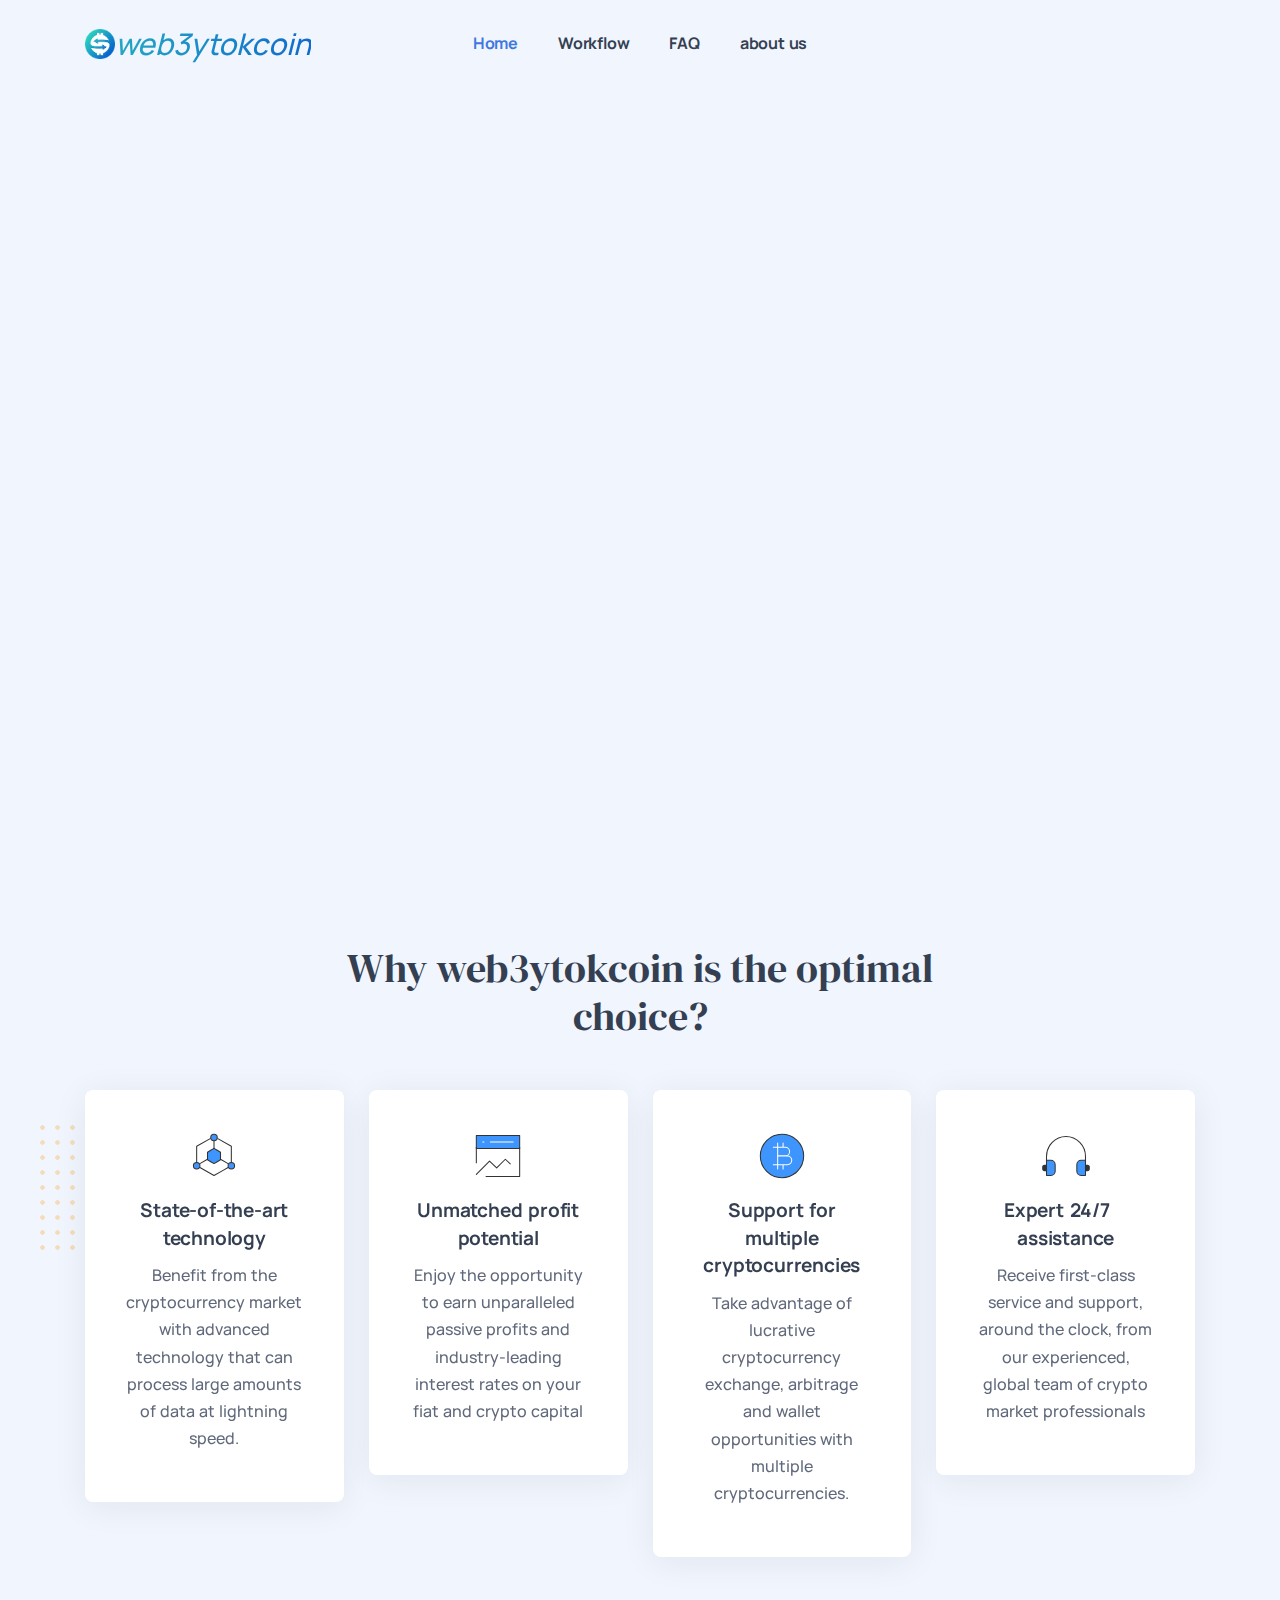
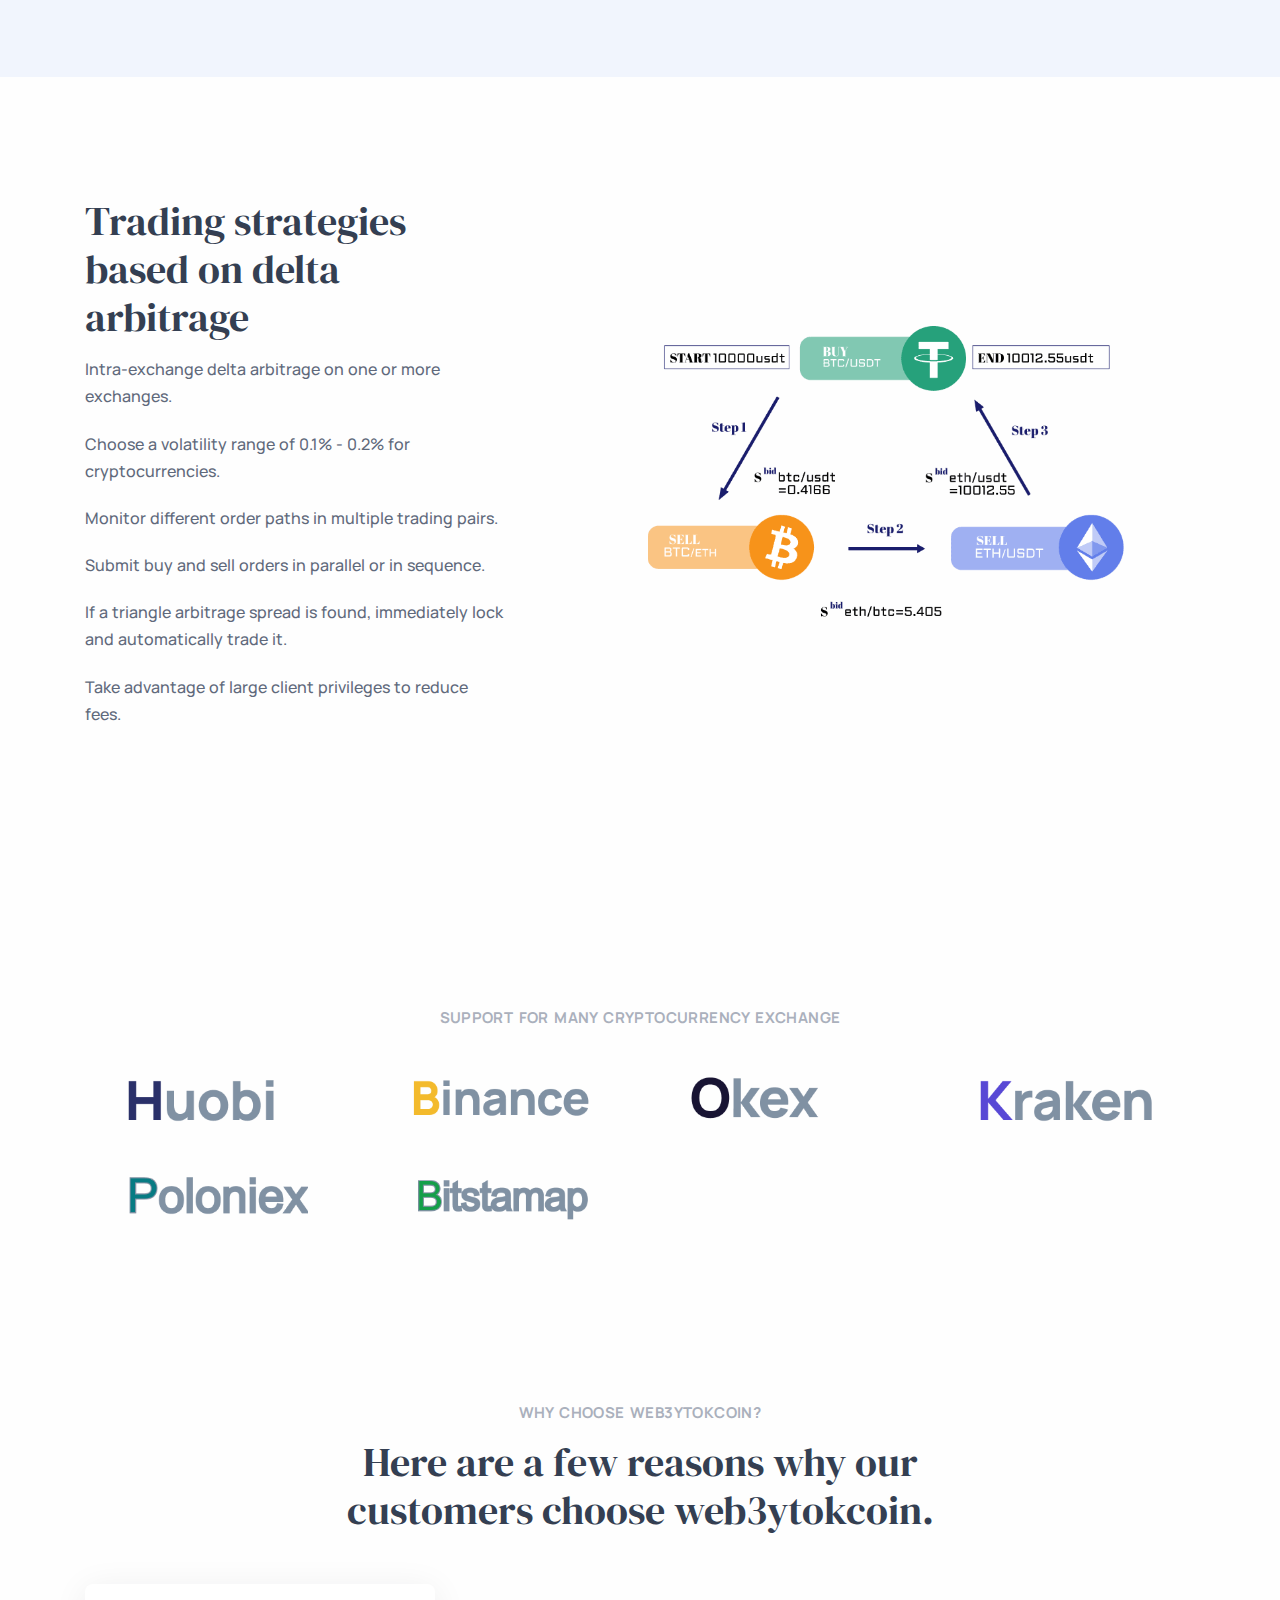
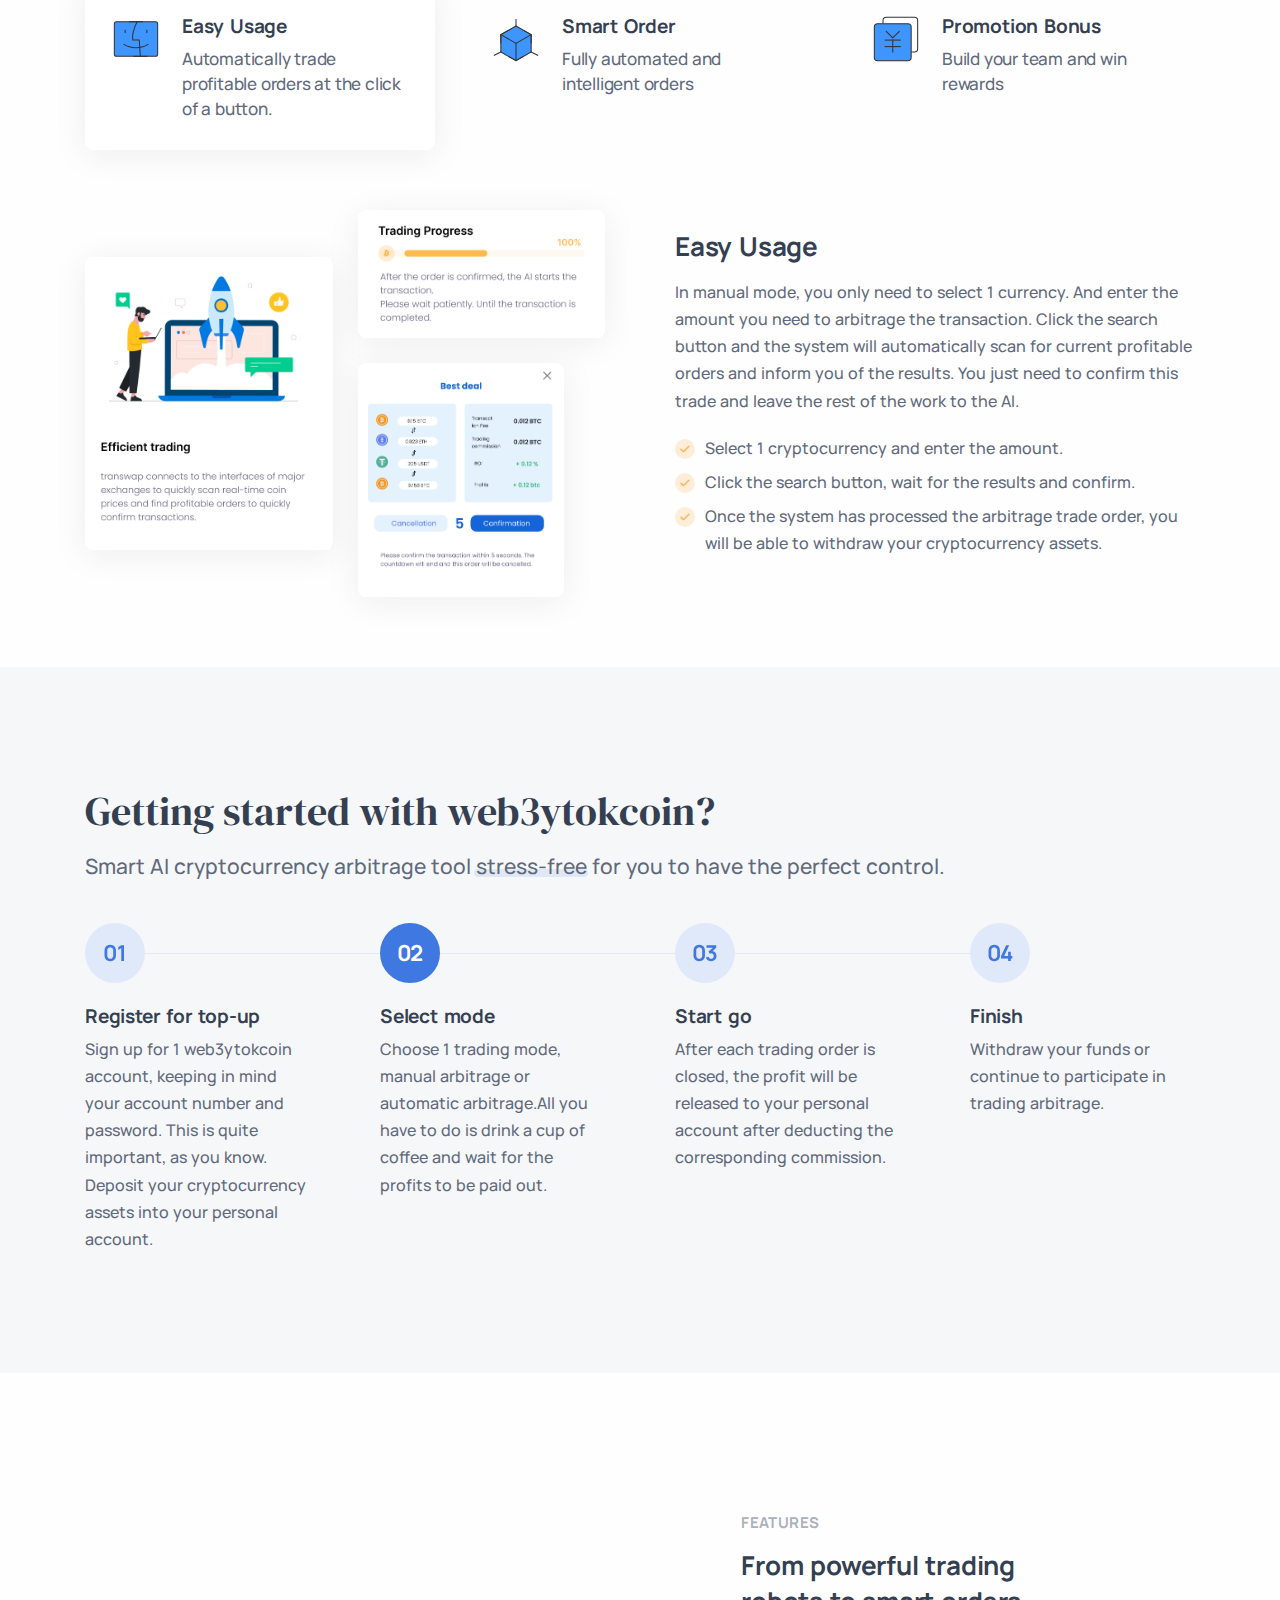
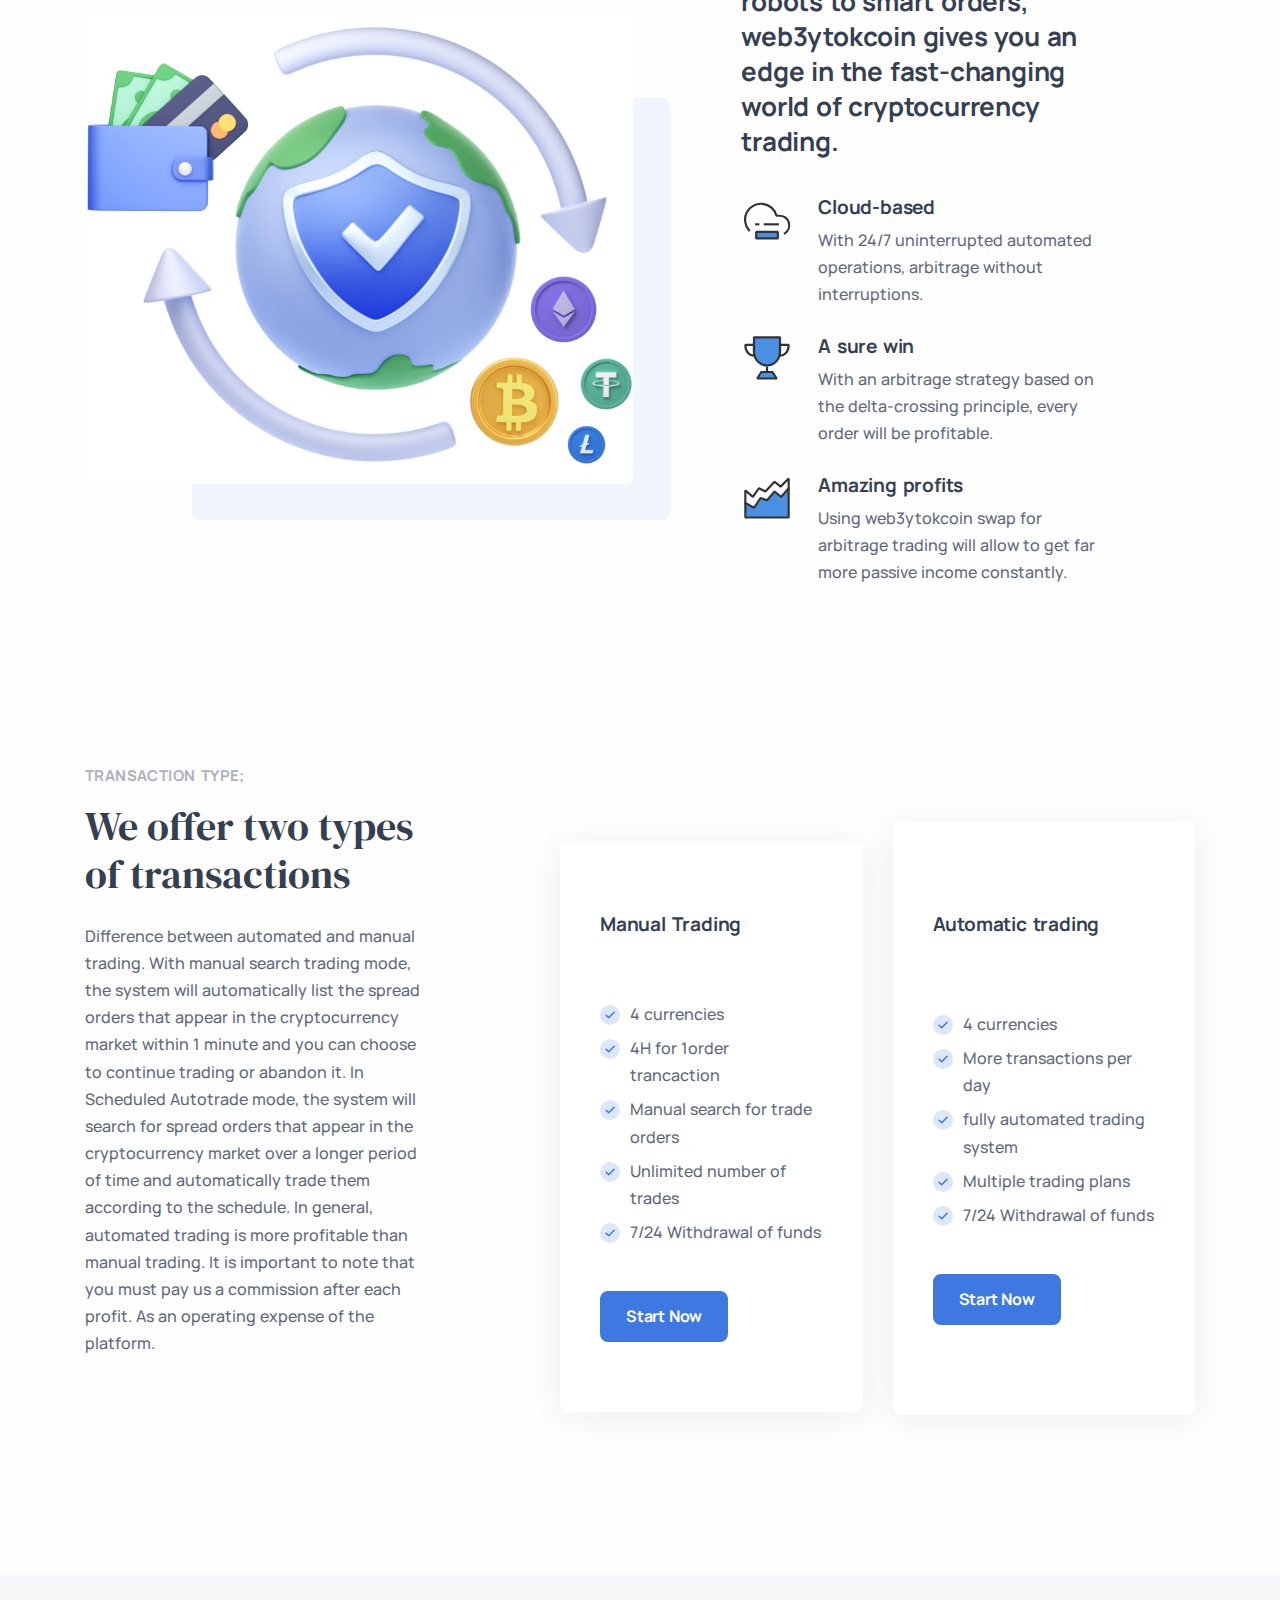
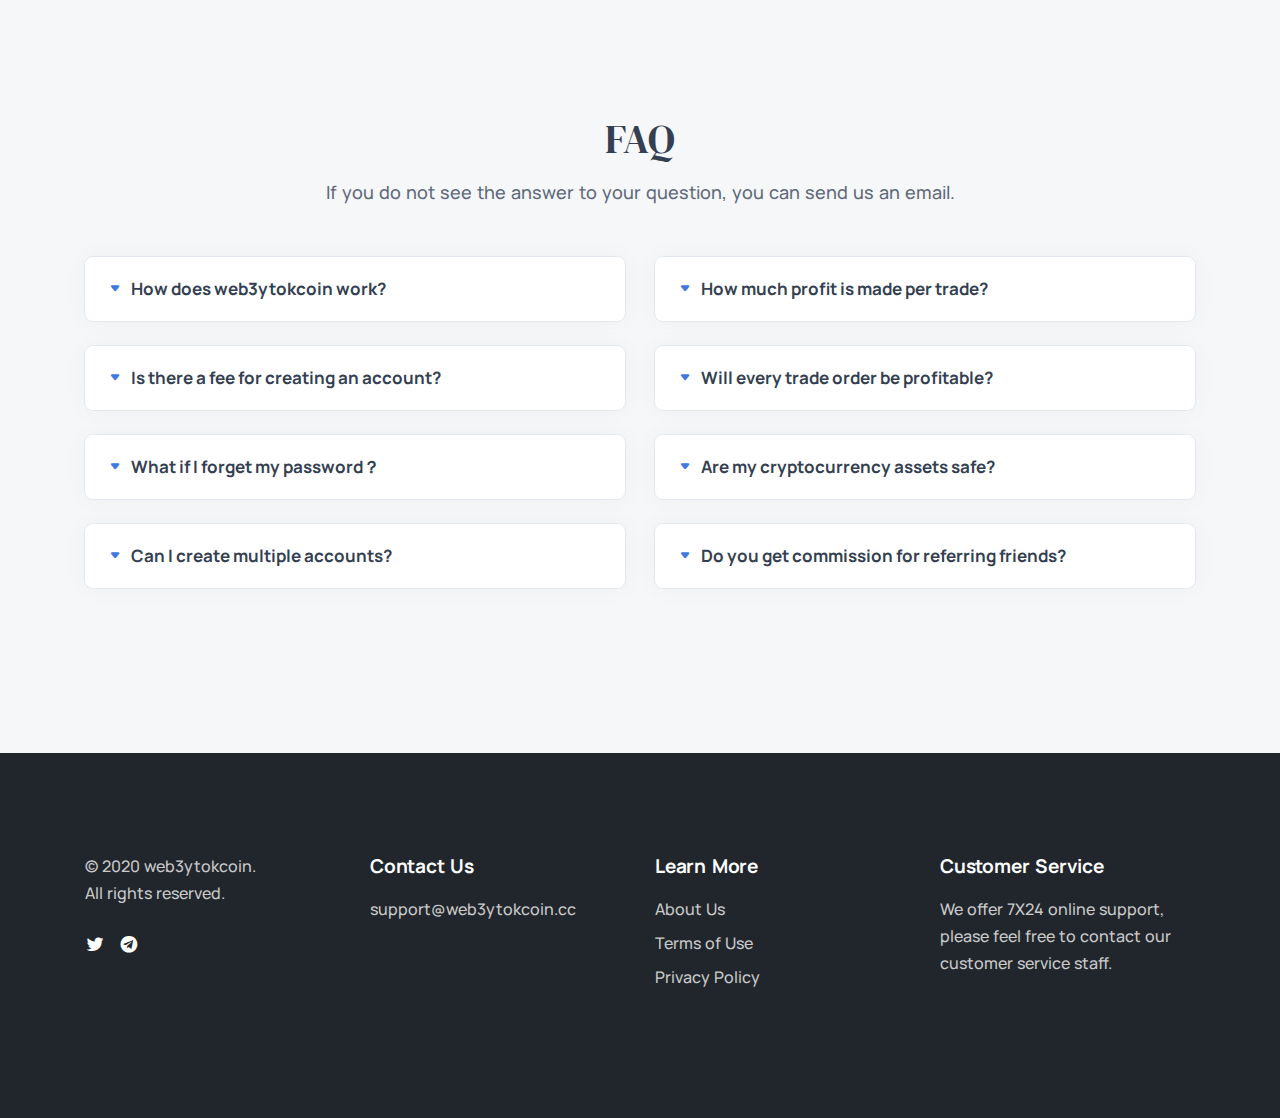
==== commit cb16863f: "web3ytokcoin.com" ====
--- a/index.html
+++ b/index.html
@@ -3,9 +3,9 @@
 <head>
   <meta charset="utf-8">
   <meta name="viewport" content="width=device-width, initial-scale=1.0">
-  <meta name="description" content="okxarbcoin is a cryptocurrency arbitrage trading system where you can search for profitable opportunities and profit perfectly.">
+  <meta name="description" content="web3ytokcoin is a cryptocurrency arbitrage trading system where you can search for profitable opportunities and profit perfectly.">
   <meta name="author" content="elemis">
-  <title>okxarbcoin  & Cryptocurrency Arbitrage Trading</title>
+  <title>web3ytokcoin  & Cryptocurrency Arbitrage Trading</title>
   <link rel="shortcut icon" href="dev/assets/img/Group 36703.png">
   <link rel="stylesheet" href="dev/assets/css/plugins.css">
   <link rel="stylesheet" href="dev/assets/css/style.css">
@@ -22,12 +22,12 @@
           <div class="navbar-brand w-100">
             <a href="index.html" class="logo-div">
               <img class="w-6" src="./dev/assets/img/logo.png" srcset="./dev/assets/img/logo@2x.png 2x" alt="" />
-              <span class="gradient-text">Okxarbcoin</span>
+              <span class="gradient-text">web3ytokcoin</span>
               </a>
           </div>
           <div class="navbar-collapse offcanvas offcanvas-nav offcanvas-start">
             <div class="offcanvas-header d-lg-none">
-				<h3 class="text-white fs-30 mb-0">okxarbcoin</h3>
+				<h3 class="text-white fs-30 mb-0">web3ytokcoin</h3>
               <button type="button" class="btn-close btn-close-white" data-bs-dismiss="offcanvas" aria-label="Close"></button>
             </div>
             <div class="offcanvas-body ms-lg-auto d-flex flex-column h-100">
@@ -41,10 +41,10 @@
               <div class="offcanvas-footer d-lg-none">
                 <div>
                   <a href="mailto:first.last@email.com" class="link-inverse">Contact Us</a>
-                  <br /> support@okxarbcoin.cc<br />
+                  <br /> support@web3ytokcoin.cc<br />
                   <nav class="nav social social-white mt-4">
                     <a href="https://twitter.com/"><i class="uil uil-twitter"></i></a>
-				<a href="https://t.me/okxarbcoinGlobal"><i class="uil uil-telegram"></i></a>
+				<a href="https://t.me/web3ytokcoinGlobal"><i class="uil uil-telegram"></i></a>
                   </nav>
                   <!-- /.social -->
                 </div>
@@ -70,7 +70,7 @@
             <h1 class="display-1 mb-5 mx-md-10 mx-lg-0">Cross-platform, multi-currency delta arbitrage trading  <br /><span class="typer text-primary text-nowrap" data-delay="100" data-words="Artificial intelligence, stable profitability, amazing profits"></span><span class="cursor text-primary" data-owner="typer"></span></h1>
             <p class="lead fs-lg mb-7">Cross arbitrage chain in single window interface to trade any crypto asset at the best rate.No complicated configuration scheme, one click operation, perfect profit. Newbie is expert.</p>
             <div class="d-flex justify-content-center justify-content-lg-start" data-cues="slideInDown" data-group="page-title-buttons" data-delay="900">
-              <span><a href="https://app.okxarbcoin.com" class="btn btn-lg btn-primary rounded me-2">Get Started</a></span>
+              <span><a href="https://app.web3ytokcoin.com" class="btn btn-lg btn-primary rounded me-2">Get Started</a></span>
             </div>
           </div>
           <!-- /column -->
@@ -105,7 +105,7 @@
   <div class="container py-14 py-md-16 text-center">
     <div class="row">
       <div class="col-md-10 offset-md-1 col-lg-8 offset-lg-2">
-        <h3 class="display-4 mb-10 px-xl-10">Why okxarbcoin is the optimal choice?</h3>
+        <h3 class="display-4 mb-10 px-xl-10">Why web3ytokcoin is the optimal choice?</h3>
       </div>
       <!-- /column -->
     </div>
@@ -230,8 +230,8 @@
         <!-- /div -->
         <div class="row">
           <div class="col-md-10 offset-md-1 col-lg-8 offset-lg-2 mx-auto text-center">
-            <h2 class="fs-15 text-uppercase text-muted mb-3">Why Choose okxarbcoin?</h2>
-            <h3 class="display-4 mb-10 px-xl-10 px-xxl-15">Here are a few reasons why our customers choose okxarbcoin.</h3>
+            <h2 class="fs-15 text-uppercase text-muted mb-3">Why Choose web3ytokcoin?</h2>
+            <h3 class="display-4 mb-10 px-xl-10 px-xxl-15">Here are a few reasons why our customers choose web3ytokcoin.</h3>
           </div>
           <!-- /column -->
         </div>
@@ -365,12 +365,12 @@
     <!-- /section -->
 	<section class="wrapper bg-gray">
   <div class="container py-14 py-md-16 ">
-    <h2 class="display-4 mb-3">Getting started with okxarbcoin?</h2>
+    <h2 class="display-4 mb-3">Getting started with web3ytokcoin?</h2>
     <p class="lead fs-lg mb-8">Smart AI cryptocurrency arbitrage tool <span class="underline">stress-free</span> for you to have the perfect control.</p>
     <div class="row gx-lg-8 gx-xl-12 gy-6 process-wrapper line">
       <div class="col-md-6 col-lg-3"> <span class="icon btn btn-circle btn-lg btn-soft-primary disabled mb-4"><span class="number">01</span></span>
         <h4 class="mb-1">Register for top-up</h4>
-        <p class="mb-0">Sign up for 1 okxarbcoin account, keeping in mind your account number and password. This is quite important, as you know. Deposit your cryptocurrency assets into your personal account.</p>
+        <p class="mb-0">Sign up for 1 web3ytokcoin account, keeping in mind your account number and password. This is quite important, as you know. Deposit your cryptocurrency assets into your personal account.</p>
       </div>
       <!--/column -->
       <div class="col-md-6 col-lg-3"> <span class="icon btn btn-circle btn-lg btn-primary disabled mb-4"><span class="number">02</span></span>
@@ -406,7 +406,7 @@
           <!--/column -->
           <div class="col-lg-5 col-xl-4 offset-lg-1">
             <h2 class="fs-15 text-uppercase text-muted mb-3">Features</h2>
-            <h2 class="display-9 mb-7">From powerful trading robots to smart orders, okxarbcoin gives you an edge in the fast-changing world of cryptocurrency trading.</h2>
+            <h2 class="display-9 mb-7">From powerful trading robots to smart orders, web3ytokcoin gives you an edge in the fast-changing world of cryptocurrency trading.</h2>
             <div class="d-flex flex-row mb-5">
               <div>
                 <img src="dev/assets/img/photos/network-drive.svg" class="svg-inject icon-svg icon-svg-md text-yellow me-5" alt="" />
@@ -431,7 +431,7 @@
               </div>
               <div>
                 <h4 class="mb-1">Amazing profits</h4>
-                <p class="mb-0">Using okxarbcoin swap for arbitrage trading will allow to get far more passive income constantly.</p>
+                <p class="mb-0">Using web3ytokcoin swap for arbitrage trading will allow to get far more passive income constantly.</p>
               </div>
             </div>
           </div>
@@ -471,7 +471,7 @@
                       <li><i class="uil uil-check"></i><span> Unlimited number of trades</span></li>
                       <li><i class="uil uil-check"></i><span> 7/24 <span>Withdrawal of funds</span></li>
                     </ul>
-                    <a href="https://app.okxarbcoin.cc" class="btn btn-primary rounded">Start Now</a>
+                    <a href="https://app.web3ytokcoin.cc" class="btn btn-primary rounded">Start Now</a>
                   </div>
                   <!--/.card-body -->
                 </div>
@@ -493,7 +493,7 @@
                       <li><i class="uil uil-check"></i><span> Multiple trading plans </span></li>
                       <li><i class="uil uil-check"></i><span> 7/24 Withdrawal of funds</span></li>
                     </ul>
-<a href="https://app.okxarbcoin.cc" class="btn btn-primary rounded">Start Now</a>
+<a href="https://app.web3ytokcoin.cc" class="btn btn-primary rounded">Start Now</a>
                   </div>
                   <!--/.card-body -->
                 </div>
@@ -520,12 +520,12 @@
         <div id="accordion-1" class="accordion-wrapper">
           <div class="card accordion-item">
             <div class="card-header" id="accordion-heading-1-1">
-              <button class="collapsed" data-bs-toggle="collapse" data-bs-target="#accordion-collapse-1-1" aria-expanded="false" aria-controls="accordion-collapse-1-1">How does okxarbcoin work?</button>
+              <button class="collapsed" data-bs-toggle="collapse" data-bs-target="#accordion-collapse-1-1" aria-expanded="false" aria-controls="accordion-collapse-1-1">How does web3ytokcoin work?</button>
             </div>
             <!-- /.card-header -->
             <div id="accordion-collapse-1-1" class="collapse" aria-labelledby="accordion-heading-1-1" data-bs-target="#accordion-1">
               <div class="card-body">
-                <p>okxarbcoin links to mainstream exchanges via API interface to scan and monitor coin price fluctuations in real time. And analyze and calculate the trading opportunities with the best spreads. You can use our smart program for trading arbitrage. It is free to use our platform, but you will need to pay us some commission after you make a profit.</p>
+                <p>web3ytokcoin links to mainstream exchanges via API interface to scan and monitor coin price fluctuations in real time. And analyze and calculate the trading opportunities with the best spreads. You can use our smart program for trading arbitrage. It is free to use our platform, but you will need to pay us some commission after you make a profit.</p>
               </div>
               <!-- /.card-body -->
             </div>
@@ -539,7 +539,7 @@
             <!-- /.card-header -->
             <div id="accordion-collapse-1-2" class="collapse" aria-labelledby="accordion-heading-1-2" data-bs-target="#accordion-1">
               <div class="card-body">
-                <p>Registering for an account is free. You only need to provide 1 email address and set 1 login password and withdrawal password to use okxarbcoin's smart program for trading arbitrage.</p>
+                <p>Registering for an account is free. You only need to provide 1 email address and set 1 login password and withdrawal password to use web3ytokcoin's smart program for trading arbitrage.</p>
               </div>
               <!-- /.card-body -->
             </div>
@@ -654,11 +654,10 @@
       <div class="row gy-6 gy-lg-0">
         <div class="col-md-4 col-lg-3">
           <div class="widget">
-            <img class="mb-4" src="dev/assets/img/logo6.png" srcset="/dev/assets/img/logo@2x.png 2x" width="124" height="24"/>
-            <p class="mb-4">© 2020 okxarbcoin. <br class="d-none d-lg-block" />All rights reserved.</p>
+            <p class="mb-4">© 2020 web3ytokcoin. <br class="d-none d-lg-block" />All rights reserved.</p>
             <nav class="nav social social-white">
 			<a href="https://twitter.com/"><i class="uil uil-twitter"></i></a>
-				<a href="https://t.me/okxarbcoinGlobal "><i class="uil uil-telegram"></i></a>
+				<a href="https://t.me/web3ytokcoinGlobal "><i class="uil uil-telegram"></i></a>
             </nav>
             <!-- /.social -->
           </div>
@@ -668,7 +667,7 @@
         <div class="col-md-4 col-lg-3">
           <div class="widget">
             <h4 class="widget-title text-white mb-3">Contact Us</h4>
-           <a href="mailto:#">support@okxarbcoin.cc</a><br /> 
+           <a href="mailto:#">support@web3ytokcoin.cc</a><br /> 
             
           </div>
           <!-- /.widget -->
